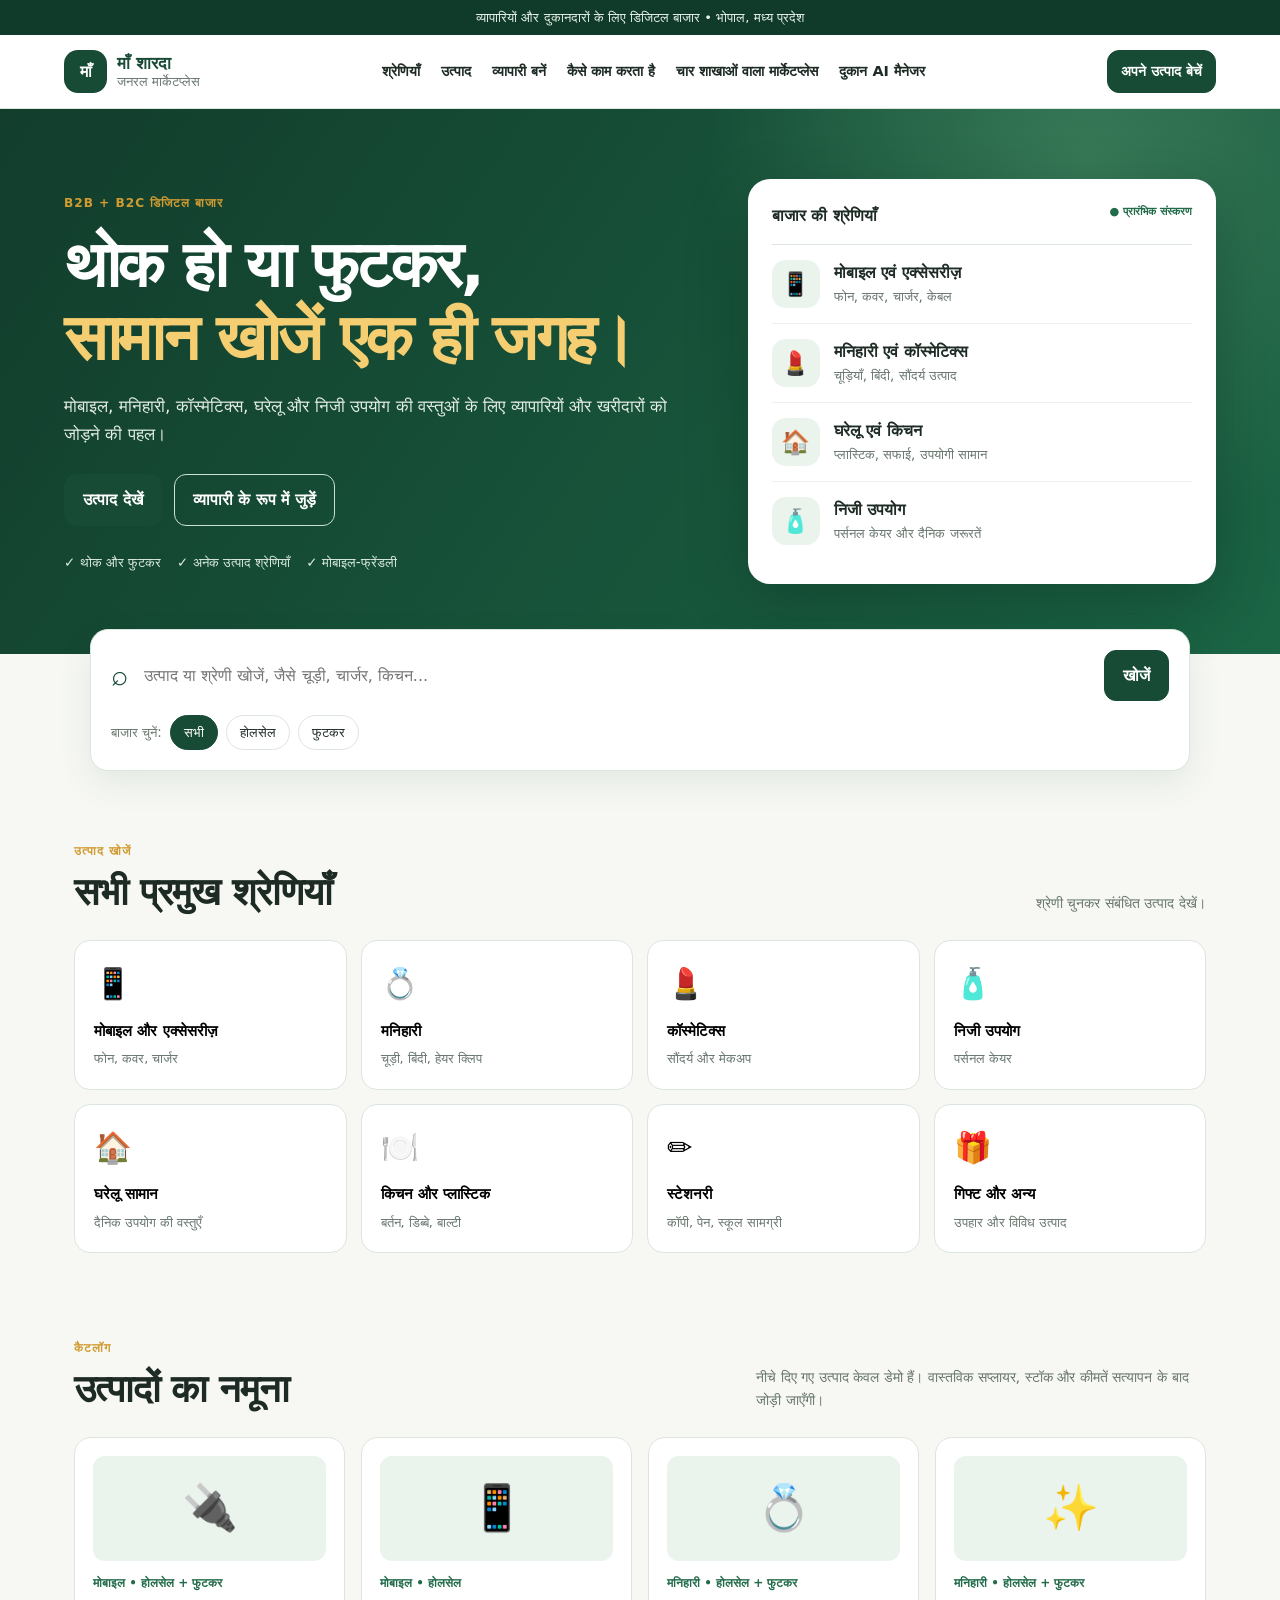
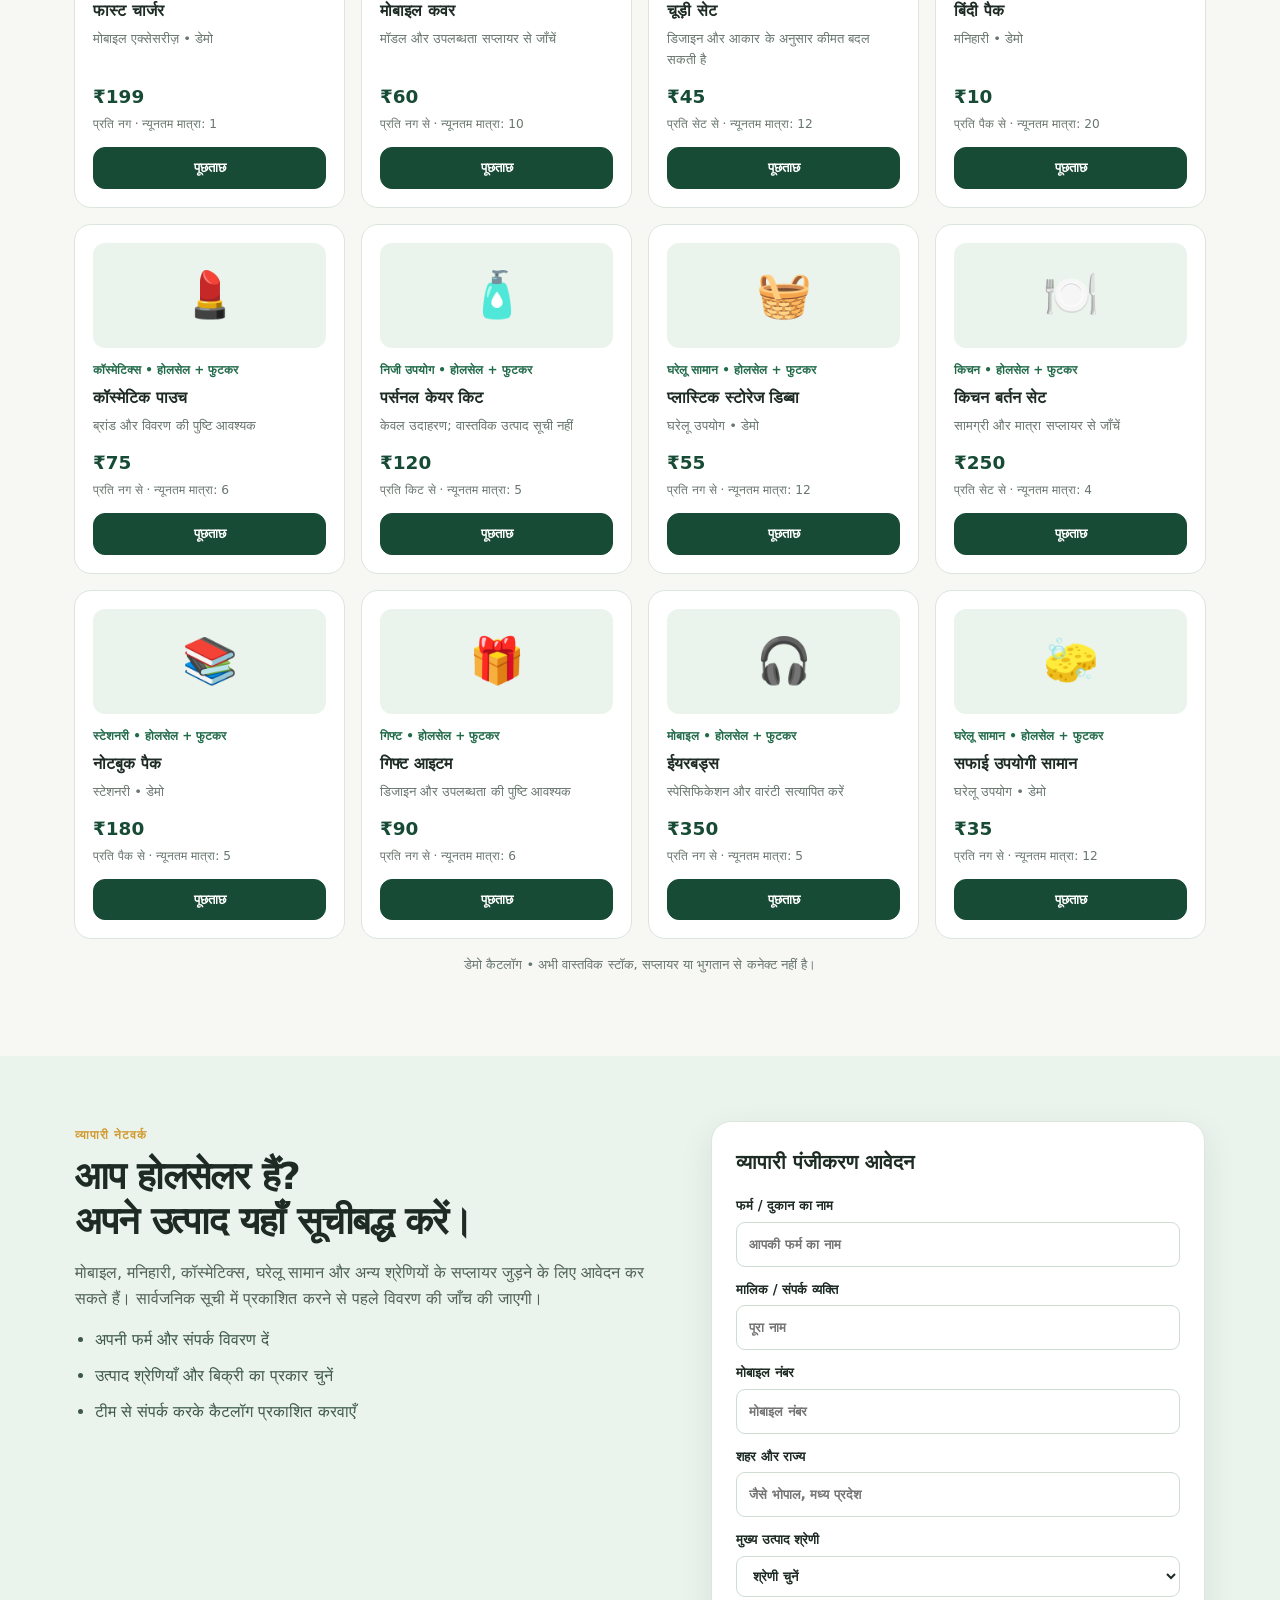
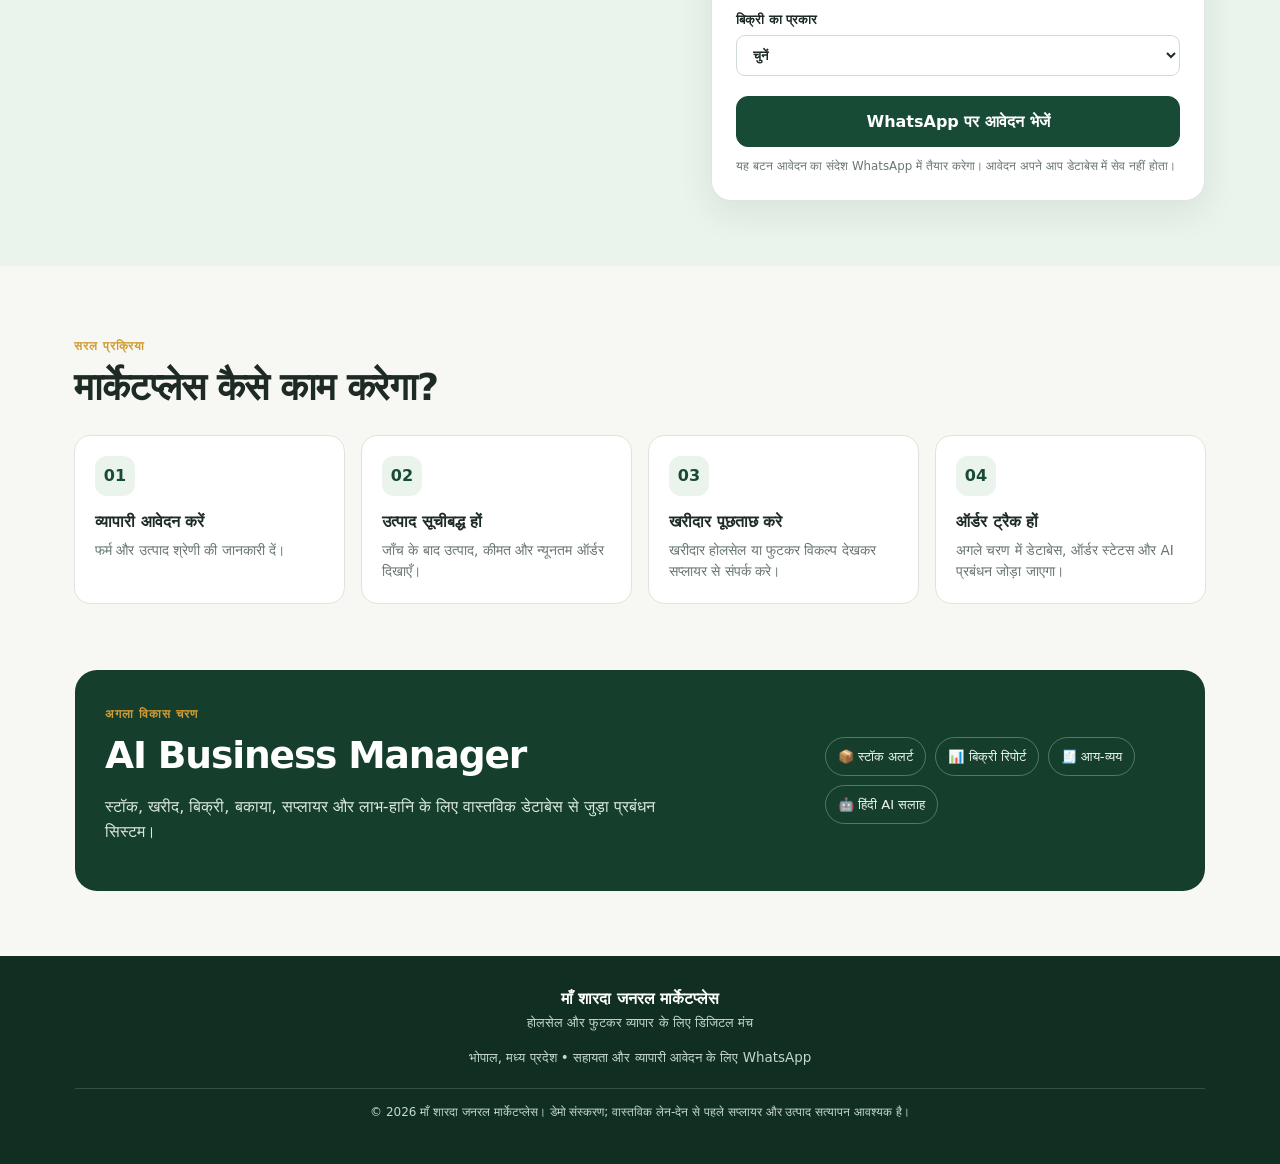
==== index.html @ 497957a4 "Add installable PWA support to marketplace homepage" ====
<!doctype html>
<html lang="hi">
<head>
  <meta charset="utf-8">
  <meta name="viewport" content="width=device-width, initial-scale=1">
  <title>माँ शारदा जनरल मार्केटप्लेस | होलसेल और फुटकर बाजार</title>
  <meta name="description" content="माँ शारदा जनरल मार्केटप्लेस — मोबाइल, मनिहारी, कॉस्मेटिक्स, घरेलू और निजी उपयोग के उत्पादों का होलसेल एवं फुटकर बाजार।">
  <meta name="theme-color" content="#174b35">
  <meta name="mobile-web-app-capable" content="yes">
  <meta name="apple-mobile-web-app-capable" content="yes">
  <meta name="apple-mobile-web-app-status-bar-style" content="default">
  <link rel="manifest" href="manifest.webmanifest">
  <link rel="icon" href="icons/icon.svg" type="image/svg+xml">
  <link rel="apple-touch-icon" href="icons/icon.svg">
  <link rel="stylesheet" href="css/style.css">
</head>
<body>
  <div class="topline">व्यापारियों और दुकानदारों के लिए डिजिटल बाजार • भोपाल, मध्य प्रदेश</div>
  <header class="site-header">
    <a class="brand" href="#home" aria-label="माँ शारदा जनरल मार्केटप्लेस होम">
      <span class="brand-mark">माँ</span>
      <span><strong>माँ शारदा</strong><small>जनरल मार्केटप्लेस</small></span>
    </a>
    <nav aria-label="मुख्य नेविगेशन">
      <a href="#categories">श्रेणियाँ</a>
      <a href="#products">उत्पाद</a>
      <a href="#sell">व्यापारी बनें</a>
      <a href="#how">कैसे काम करता है</a>
      <a href="marketplace/">चार शाखाओं वाला मार्केटप्लेस</a>
      <a href="ai-manager/">दुकान AI मैनेजर</a>
    </nav>
    <a class="button button-small" href="#sell">अपने उत्पाद बेचें</a>
  </header>

  <main id="home">
    <section class="hero">
      <div class="hero-copy">
        <span class="eyebrow">B2B + B2C डिजिटल बाजार</span>
        <h1>थोक हो या फुटकर,<br><em>सामान खोजें एक ही जगह।</em></h1>
        <p>मोबाइल, मनिहारी, कॉस्मेटिक्स, घरेलू और निजी उपयोग की वस्तुओं के लिए व्यापारियों और खरीदारों को जोड़ने की पहल।</p>
        <div class="hero-actions">
          <a class="button" href="#products">उत्पाद देखें</a>
          <a class="button button-outline" href="#sell">व्यापारी के रूप में जुड़ें</a>
        </div>
        <div class="trust-points"><span>✓ थोक और फुटकर</span><span>✓ अनेक उत्पाद श्रेणियाँ</span><span>✓ मोबाइल-फ्रेंडली</span></div>
      </div>
      <div class="hero-panel">
        <div class="hero-panel-head"><span>बाजार की श्रेणियाँ</span><span class="live-dot">● प्रारंभिक संस्करण</span></div>
        <div class="mini-category"><span>📱</span><div><b>मोबाइल एवं एक्सेसरीज़</b><small>फोन, कवर, चार्जर, केबल</small></div></div>
        <div class="mini-category"><span>💄</span><div><b>मनिहारी एवं कॉस्मेटिक्स</b><small>चूड़ियाँ, बिंदी, सौंदर्य उत्पाद</small></div></div>
        <div class="mini-category"><span>🏠</span><div><b>घरेलू एवं किचन</b><small>प्लास्टिक, सफाई, उपयोगी सामान</small></div></div>
        <div class="mini-category"><span>🧴</span><div><b>निजी उपयोग</b><small>पर्सनल केयर और दैनिक जरूरतें</small></div></div>
      </div>
    </section>

    <section class="search-wrap" aria-label="उत्पाद खोज">
      <div class="search-box">
        <span aria-hidden="true">⌕</span>
        <input id="searchInput" type="search" placeholder="उत्पाद या श्रेणी खोजें, जैसे चूड़ी, चार्जर, किचन..." aria-label="उत्पाद खोजें">
        <button id="searchButton" class="button" type="button">खोजें</button>
      </div>
      <div class="filter-row">
        <span>बाजार चुनें:</span>
        <button class="filter-chip active" data-filter="all" type="button">सभी</button>
        <button class="filter-chip" data-filter="wholesale" type="button">होलसेल</button>
        <button class="filter-chip" data-filter="retail" type="button">फुटकर</button>
      </div>
    </section>

    <section id="categories" class="section">
      <div class="section-heading"><div><span class="eyebrow">उत्पाद खोजें</span><h2>सभी प्रमुख श्रेणियाँ</h2></div><p>श्रेणी चुनकर संबंधित उत्पाद देखें।</p></div>
      <div class="category-grid">
        <button class="category-card" data-category="मोबाइल" type="button"><span>📱</span><b>मोबाइल और एक्सेसरीज़</b><small>फोन, कवर, चार्जर</small></button>
        <button class="category-card" data-category="मनिहारी" type="button"><span>💍</span><b>मनिहारी</b><small>चूड़ी, बिंदी, हेयर क्लिप</small></button>
        <button class="category-card" data-category="कॉस्मेटिक्स" type="button"><span>💄</span><b>कॉस्मेटिक्स</b><small>सौंदर्य और मेकअप</small></button>
        <button class="category-card" data-category="निजी उपयोग" type="button"><span>🧴</span><b>निजी उपयोग</b><small>पर्सनल केयर</small></button>
        <button class="category-card" data-category="घरेलू सामान" type="button"><span>🏠</span><b>घरेलू सामान</b><small>दैनिक उपयोग की वस्तुएँ</small></button>
        <button class="category-card" data-category="किचन" type="button"><span>🍽️</span><b>किचन और प्लास्टिक</b><small>बर्तन, डिब्बे, बाल्टी</small></button>
        <button class="category-card" data-category="स्टेशनरी" type="button"><span>✏️</span><b>स्टेशनरी</b><small>कॉपी, पेन, स्कूल सामग्री</small></button>
        <button class="category-card" data-category="गिफ्ट" type="button"><span>🎁</span><b>गिफ्ट और अन्य</b><small>उपहार और विविध उत्पाद</small></button>
      </div>
    </section>

    <section id="products" class="section products-section">
      <div class="section-heading"><div><span class="eyebrow">कैटलॉग</span><h2>उत्पादों का नमूना</h2></div><p>नीचे दिए गए उत्पाद केवल डेमो हैं। वास्तविक सप्लायर, स्टॉक और कीमतें सत्यापन के बाद जोड़ी जाएँगी।</p></div>
      <div id="productGrid" class="product-grid" aria-live="polite"></div>
      <p id="emptyState" class="empty-state" hidden>इस खोज में उत्पाद नहीं मिला। दूसरा नाम या श्रेणी आज़माएँ।</p>
      <div class="demo-note">डेमो कैटलॉग • अभी वास्तविक स्टॉक, सप्लायर या भुगतान से कनेक्ट नहीं है।</div>
    </section>

    <section id="sell" class="seller-section">
      <div class="seller-copy">
        <span class="eyebrow">व्यापारी नेटवर्क</span>
        <h2>आप होलसेलर हैं?<br>अपने उत्पाद यहाँ सूचीबद्ध करें।</h2>
        <p>मोबाइल, मनिहारी, कॉस्मेटिक्स, घरेलू सामान और अन्य श्रेणियों के सप्लायर जुड़ने के लिए आवेदन कर सकते हैं। सार्वजनिक सूची में प्रकाशित करने से पहले विवरण की जाँच की जाएगी।</p>
        <ul><li>अपनी फर्म और संपर्क विवरण दें</li><li>उत्पाद श्रेणियाँ और बिक्री का प्रकार चुनें</li><li>टीम से संपर्क करके कैटलॉग प्रकाशित करवाएँ</li></ul>
      </div>
      <form id="sellerForm" class="seller-form">
        <h3>व्यापारी पंजीकरण आवेदन</h3>
        <label>फर्म / दुकान का नाम<input name="business" required maxlength="100" placeholder="आपकी फर्म का नाम"></label>
        <label>मालिक / संपर्क व्यक्ति<input name="owner" required maxlength="100" placeholder="पूरा नाम"></label>
        <label>मोबाइल नंबर<input name="phone" required inputmode="tel" pattern="[0-9+()\- ]{10,18}" placeholder="मोबाइल नंबर"></label>
        <label>शहर और राज्य<input name="location" required maxlength="120" placeholder="जैसे भोपाल, मध्य प्रदेश"></label>
        <label>मुख्य उत्पाद श्रेणी<select name="category" required><option value="">श्रेणी चुनें</option><option>मोबाइल और एक्सेसरीज़</option><option>मनिहारी</option><option>कॉस्मेटिक्स</option><option>निजी उपयोग</option><option>घरेलू सामान</option><option>किचन और प्लास्टिक</option><option>स्टेशनरी</option><option>गिफ्ट और अन्य</option></select></label>
        <label>बिक्री का प्रकार<select name="salesType" required><option value="">चुनें</option><option>होलसेल</option><option>फुटकर</option><option>होलसेल और फुटकर दोनों</option></select></label>
        <button class="button button-full" type="submit">WhatsApp पर आवेदन भेजें</button>
        <small>यह बटन आवेदन का संदेश WhatsApp में तैयार करेगा। आवेदन अपने आप डेटाबेस में सेव नहीं होता।</small>
      </form>
    </section>

    <section id="how" class="section">
      <div class="section-heading"><div><span class="eyebrow">सरल प्रक्रिया</span><h2>मार्केटप्लेस कैसे काम करेगा?</h2></div></div>
      <div class="steps-grid">
        <article><span>01</span><h3>व्यापारी आवेदन करें</h3><p>फर्म और उत्पाद श्रेणी की जानकारी दें।</p></article>
        <article><span>02</span><h3>उत्पाद सूचीबद्ध हों</h3><p>जाँच के बाद उत्पाद, कीमत और न्यूनतम ऑर्डर दिखाएँ।</p></article>
        <article><span>03</span><h3>खरीदार पूछताछ करे</h3><p>खरीदार होलसेल या फुटकर विकल्प देखकर सप्लायर से संपर्क करे।</p></article>
        <article><span>04</span><h3>ऑर्डर ट्रैक हों</h3><p>अगले चरण में डेटाबेस, ऑर्डर स्टेटस और AI प्रबंधन जोड़ा जाएगा।</p></article>
      </div>
    </section>

    <section class="ai-banner">
      <div><span class="eyebrow">अगला विकास चरण</span><h2>AI Business Manager</h2><p>स्टॉक, खरीद, बिक्री, बकाया, सप्लायर और लाभ-हानि के लिए वास्तविक डेटाबेस से जुड़ा प्रबंधन सिस्टम।</p></div>
      <div class="ai-pills"><span>📦 स्टॉक अलर्ट</span><span>📊 बिक्री रिपोर्ट</span><span>🧾 आय-व्यय</span><span>🤖 हिंदी AI सलाह</span></div>
    </section>
  </main>

  <footer>
    <div class="footer-brand"><strong>माँ शारदा जनरल मार्केटप्लेस</strong><span>होलसेल और फुटकर व्यापार के लिए डिजिटल मंच</span></div>
    <p>भोपाल, मध्य प्रदेश • सहायता और व्यापारी आवेदन के लिए WhatsApp</p>
    <p class="footer-note">© <span id="year"></span> माँ शारदा जनरल मार्केटप्लेस। डेमो संस्करण; वास्तविक लेन-देन से पहले सप्लायर और उत्पाद सत्यापन आवश्यक है।</p>
  </footer>
  <script src="js/app.js"></script>
  <div id="pwaInstallWrap" class="pwa-install-wrap" hidden><button id="pwaInstallButton" class="button" type="button">📲 ऐप इंस्टॉल करें</button></div>
  <script>
    (() => {
      const wrap = document.getElementById("pwaInstallWrap");
      const button = document.getElementById("pwaInstallButton");
      let installPrompt;
      window.addEventListener("beforeinstallprompt", (event) => {
        event.preventDefault(); installPrompt = event; wrap.hidden = false;
      });
      button.addEventListener("click", async () => {
        if (!installPrompt) return;
        installPrompt.prompt(); await installPrompt.userChoice; installPrompt = null; wrap.hidden = true;
      });
      window.addEventListener("appinstalled", () => { wrap.hidden = true; });
      if ("serviceWorker" in navigator && location.protocol.startsWith("http")) {
        window.addEventListener("load", () => navigator.serviceWorker.register("service-worker.js").catch(() => {}));
      }
    })();
  </script>
</body>
</html>
---- css/style.css ----
:root{--green:#174b35;--green2:#226b4a;--mint:#eaf4ed;--gold:#f2b84b;--ink:#1d2b24;--muted:#68766e;--paper:#f7f8f4;--white:#fff;--line:#dce5de;--shadow:0 12px 34px rgba(23,75,53,.09)}
*{box-sizing:border-box}html{scroll-behavior:smooth;scroll-padding-top:90px}body{margin:0;background:var(--paper);color:var(--ink);font-family:system-ui,-apple-system,"Noto Sans Devanagari",Arial,sans-serif;line-height:1.6}a{color:inherit;text-decoration:none}button,input,select{font:inherit}.topline{background:#103a29;color:#e8f3eb;text-align:center;padding:7px 14px;font-size:.82rem}.site-header{display:flex;align-items:center;justify-content:space-between;gap:20px;padding:15px max(5%,calc((100% - 1180px)/2));background:#fff;border-bottom:1px solid var(--line);position:sticky;top:0;z-index:10}.brand{display:flex;align-items:center;gap:10px;color:var(--green)}.brand-mark{display:grid;place-items:center;width:43px;height:43px;border-radius:14px;background:var(--green);color:white;font-weight:800}.brand strong,.brand small{display:block;line-height:1.25}.brand strong{font-size:1.05rem}.brand small{font-size:.8rem;color:var(--muted)}nav{display:flex;align-items:center;gap:21px;font-size:.9rem;font-weight:650}nav a:hover{color:var(--green2)}.button{display:inline-flex;align-items:center;justify-content:center;gap:8px;border:1px solid var(--green);border-radius:12px;background:var(--green);color:#fff;padding:12px 18px;font-weight:750;cursor:pointer;transition:.2s}.button:hover{background:var(--green2);transform:translateY(-1px)}.button-small{padding:9px 13px;font-size:.87rem;white-space:nowrap}.button-outline{background:transparent;color:#fff;border-color:#c9e2d1}.button-outline:hover{background:#fff;color:var(--green)}.hero{background:radial-gradient(circle at 85% 10%,#377957 0,transparent 32%),linear-gradient(125deg,#123d2c,#1b6545);color:#fff;padding:70px max(5%,calc((100% - 1180px)/2));display:grid;grid-template-columns:1.15fr .85fr;gap:50px;align-items:center}.eyebrow{display:inline-block;color:#d19b31;text-transform:uppercase;letter-spacing:.08em;font-weight:800;font-size:.76rem}.hero h1{font-size:clamp(2.2rem,5vw,4rem);line-height:1.15;letter-spacing:-.04em;margin:14px 0}.hero h1 em{font-style:normal;color:#f6ce72}.hero-copy>p{font-size:1.08rem;color:#e1ece4;max-width:640px}.hero-actions{display:flex;flex-wrap:wrap;gap:12px;margin:26px 0}.trust-points{display:flex;flex-wrap:wrap;gap:16px;color:#dcebe0;font-size:.84rem}.hero-panel{background:#fff;color:var(--ink);border-radius:22px;padding:24px;box-shadow:0 20px 60px #09281b55}.hero-panel-head{display:flex;justify-content:space-between;gap:12px;font-weight:800;padding-bottom:15px;border-bottom:1px solid var(--line)}.live-dot{font-size:.7rem;color:var(--green2);font-weight:650}.mini-category{display:flex;align-items:center;gap:14px;padding:15px 0;border-bottom:1px solid #edf1ed}.mini-category:last-child{border:0}.mini-category>span{display:grid;place-items:center;width:48px;height:48px;background:var(--mint);border-radius:14px;font-size:1.45rem}.mini-category b,.mini-category small{display:block}.mini-category small{color:var(--muted);font-size:.83rem}.search-wrap{max-width:1100px;margin:-25px auto 0;position:relative;background:#fff;padding:20px;border-radius:18px;box-shadow:var(--shadow);border:1px solid var(--line)}.search-box{display:flex;align-items:center;gap:12px}.search-box>span{font-size:1.8rem;color:var(--green)}.search-box input{flex:1;min-width:0;border:0;outline:0;padding:10px 4px}.filter-row{display:flex;flex-wrap:wrap;align-items:center;gap:8px;margin-top:14px;font-size:.83rem;color:var(--muted)}.filter-chip{border:1px solid var(--line);background:#fff;color:var(--ink);padding:6px 13px;border-radius:99px;cursor:pointer}.filter-chip.active,.filter-chip:hover{background:var(--green);border-color:var(--green);color:#fff}.section{max-width:1180px;margin:auto;padding:66px 24px}.section-heading{display:flex;align-items:end;justify-content:space-between;gap:20px;margin-bottom:25px}.section-heading h2,.seller-copy h2,.ai-banner h2{font-size:clamp(1.7rem,3vw,2.35rem);line-height:1.2;margin:7px 0 0;letter-spacing:-.03em}.section-heading>p{max-width:450px;color:var(--muted);font-size:.9rem;margin:0}.category-grid{display:grid;grid-template-columns:repeat(4,minmax(0,1fr));gap:14px}.category-card{display:flex;flex-direction:column;align-items:flex-start;text-align:left;gap:6px;padding:19px;border:1px solid var(--line);border-radius:16px;background:#fff;cursor:pointer;transition:.2s}.category-card:hover{border-color:#7aa58b;box-shadow:var(--shadow);transform:translateY(-3px)}.category-card>span{font-size:1.9rem;margin-bottom:4px}.category-card b{font-size:.95rem}.category-card small{color:var(--muted);font-size:.8rem}.products-section{padding-top:15px}.product-grid{display:grid;grid-template-columns:repeat(4,minmax(0,1fr));gap:16px}.product-card{display:flex;flex-direction:column;background:#fff;border:1px solid var(--line);border-radius:17px;padding:18px;min-width:0}.product-icon{display:grid;place-items:center;background:var(--mint);height:105px;border-radius:12px;font-size:2.8rem}.product-type{margin-top:13px;color:var(--green2);font-size:.75rem;font-weight:800}.product-card h3{font-size:1rem;margin:5px 0}.product-card p{font-size:.82rem;color:var(--muted);margin:0 0 12px}.product-price{font-size:1.15rem;font-weight:850;color:var(--green);margin-top:auto}.product-meta{font-size:.76rem;color:var(--muted);margin:3px 0 13px}.product-actions{display:flex;gap:8px}.product-actions .button{width:100%;padding:9px 10px;font-size:.83rem}.demo-note,.empty-state{text-align:center;color:var(--muted);font-size:.82rem;padding:15px}.seller-section{background:#eaf3ec;padding:65px max(5%,calc((100% - 1130px)/2));display:grid;grid-template-columns:1fr .85fr;gap:55px;align-items:start}.seller-copy>p{color:#506257}.seller-copy ul{padding-left:20px;color:#3d5748}.seller-copy li{margin:10px 0}.seller-form{background:#fff;border:1px solid var(--line);border-radius:20px;padding:24px;box-shadow:var(--shadow)}.seller-form h3{margin:0 0 17px;font-size:1.25rem}.seller-form label{display:block;font-weight:700;font-size:.83rem;margin:12px 0}.seller-form input,.seller-form select{display:block;width:100%;margin-top:5px;padding:11px 12px;border:1px solid #cfdcd2;border-radius:9px;background:#fff;color:var(--ink)}.seller-form input:focus,.seller-form select:focus{outline:2px solid #8ab69b;border-color:transparent}.button-full{width:100%;margin-top:8px}.seller-form>small{display:block;color:var(--muted);font-size:.74rem;margin-top:10px}.steps-grid{display:grid;grid-template-columns:repeat(4,minmax(0,1fr));gap:16px}.steps-grid article{background:#fff;border:1px solid var(--line);border-radius:16px;padding:20px}.steps-grid article>span{display:grid;place-items:center;width:40px;height:40px;background:var(--mint);color:var(--green);border-radius:12px;font-weight:850}.steps-grid h3{font-size:1rem;margin:13px 0 5px}.steps-grid p{color:var(--muted);font-size:.85rem;margin:0}.ai-banner{max-width:1130px;margin:0 auto 65px;border-radius:22px;background:#163e2d;color:white;padding:30px;display:flex;align-items:center;justify-content:space-between;gap:30px}.ai-banner p{max-width:600px;color:#dbe9df}.ai-pills{display:flex;flex-wrap:wrap;gap:9px;max-width:350px}.ai-pills span{border:1px solid #527b62;border-radius:99px;padding:8px 12px;font-size:.82rem;color:#edf5ef}footer{background:#102e22;color:#fff;padding:30px max(5%,calc((100% - 1130px)/2));text-align:center}.footer-brand strong,.footer-brand span{display:block}.footer-brand span,footer p{color:#c5d8ca;font-size:.84rem}.footer-note{border-top:1px solid #31513e;padding-top:14px;margin-top:20px;font-size:.75rem!important}@media(max-width:900px){.site-header{flex-wrap:wrap;padding:12px 20px}nav{order:3;width:100%;justify-content:center;gap:14px;flex-wrap:wrap}.hero{padding:52px 24px;grid-template-columns:1fr;gap:28px}.hero-panel{max-width:600px}.search-wrap{margin:18px 16px 0}.category-grid,.product-grid{grid-template-columns:repeat(2,minmax(0,1fr))}.seller-section{grid-template-columns:1fr;gap:25px}.steps-grid{grid-template-columns:repeat(2,minmax(0,1fr))}.ai-banner{margin:0 16px 45px;flex-direction:column;align-items:flex-start}}@media(max-width:520px){.topline{font-size:.73rem}.site-header{gap:10px}.brand-mark{width:38px;height:38px}.brand strong{font-size:.94rem}.brand small{font-size:.73rem}.site-header>.button{font-size:.75rem;padding:8px 10px}nav{justify-content:flex-start;gap:12px;font-size:.8rem}.hero{padding:42px 20px}.hero h1{font-size:2.25rem}.hero-copy>p{font-size:.95rem}.hero-actions .button{flex:1;padding:11px 12px;font-size:.85rem}.trust-points{gap:8px;font-size:.75rem}.hero-panel{padding:17px}.hero-panel-head{font-size:.85rem}.live-dot{font-size:.62rem}.search-wrap{padding:14px}.search-box{gap:7px}.search-box .button{padding:10px 12px}.filter-row{gap:6px}.section{padding:48px 16px}.section-heading{display:block}.section-heading>p{margin-top:10px}.category-grid,.product-grid{gap:10px}.category-card{padding:13px}.category-card b{font-size:.84rem}.category-card small{font-size:.73rem}.product-card{padding:11px}.product-icon{height:80px;font-size:2.3rem}.product-card h3{font-size:.9rem}.product-card p{font-size:.76rem}.product-price{font-size:1rem}.product-actions .button{font-size:.75rem;padding:8px 6px}.seller-section{padding:45px 16px}.seller-form{padding:18px}.steps-grid{gap:10px}.steps-grid article{padding:14px}.steps-grid h3{font-size:.9rem}.steps-grid p{font-size:.78rem}.ai-banner{padding:22px}.ai-banner h2{font-size:1.7rem}footer{padding:28px 18px}}
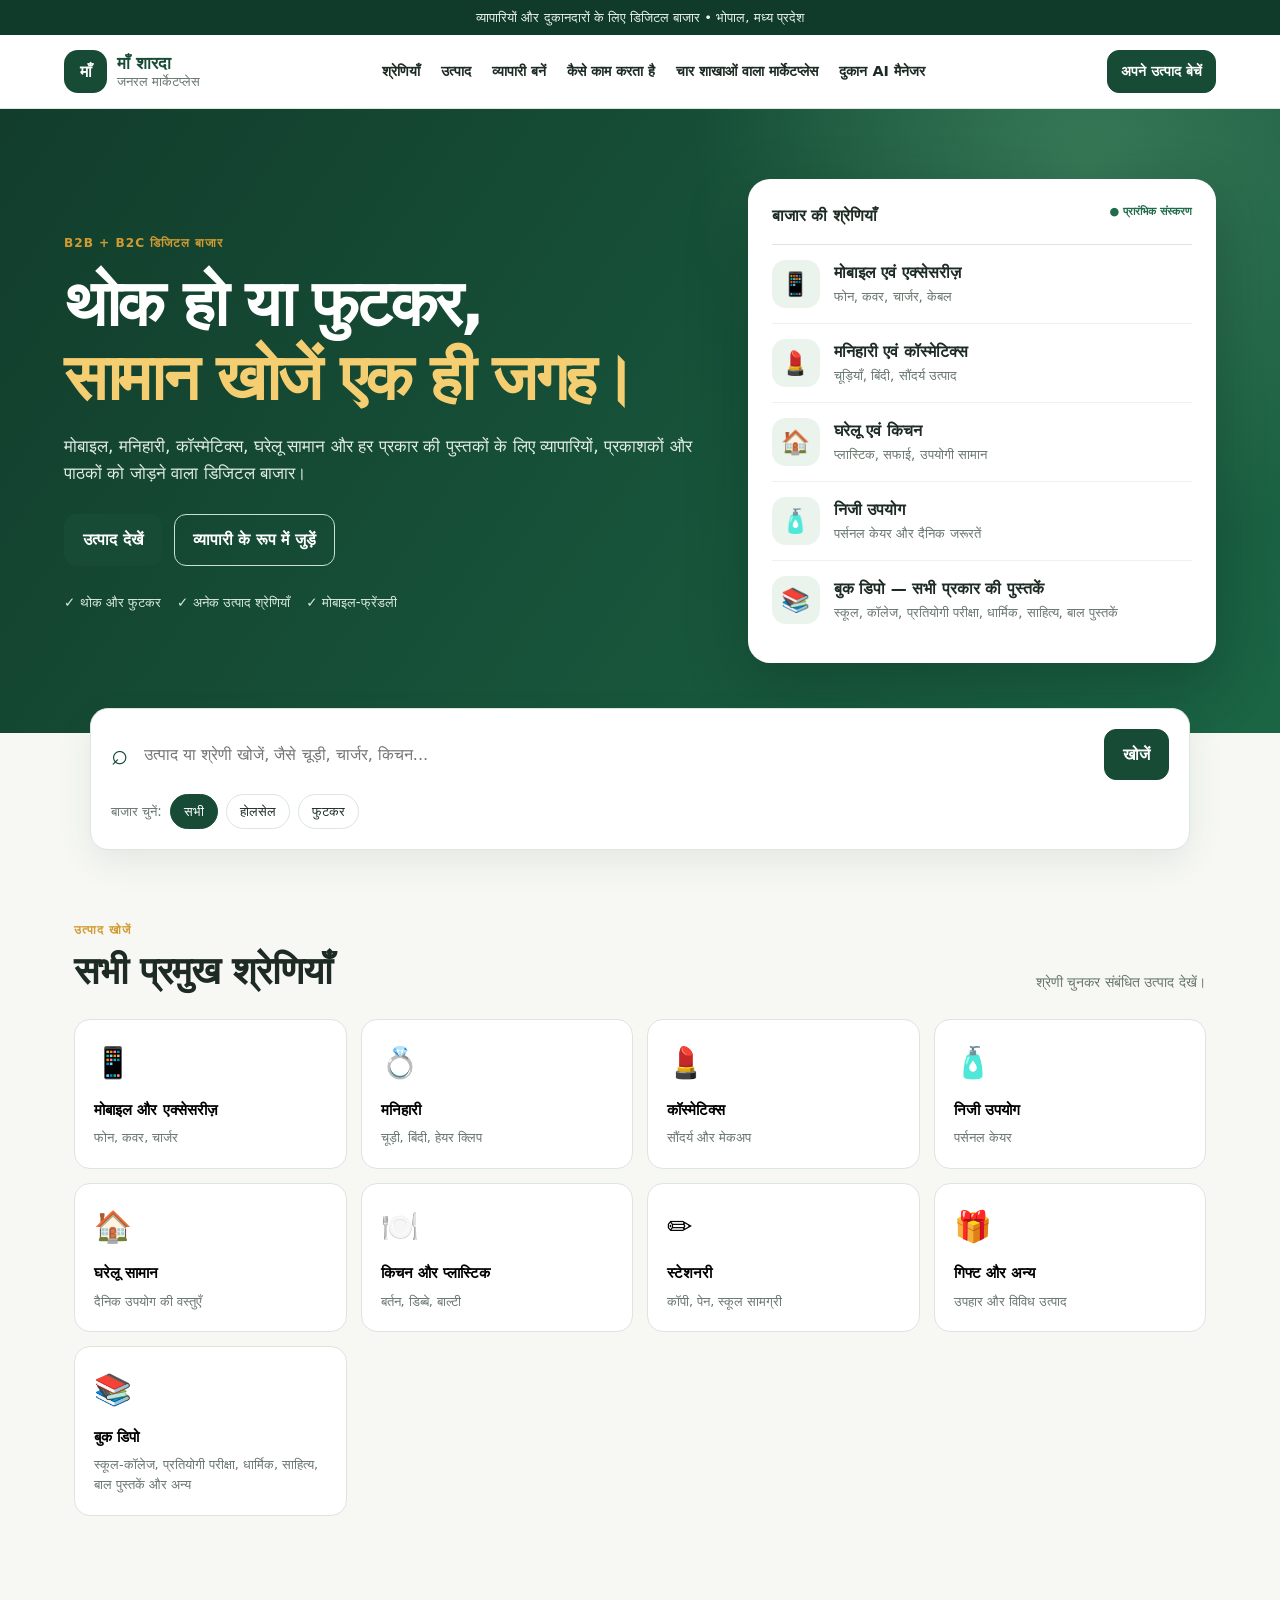
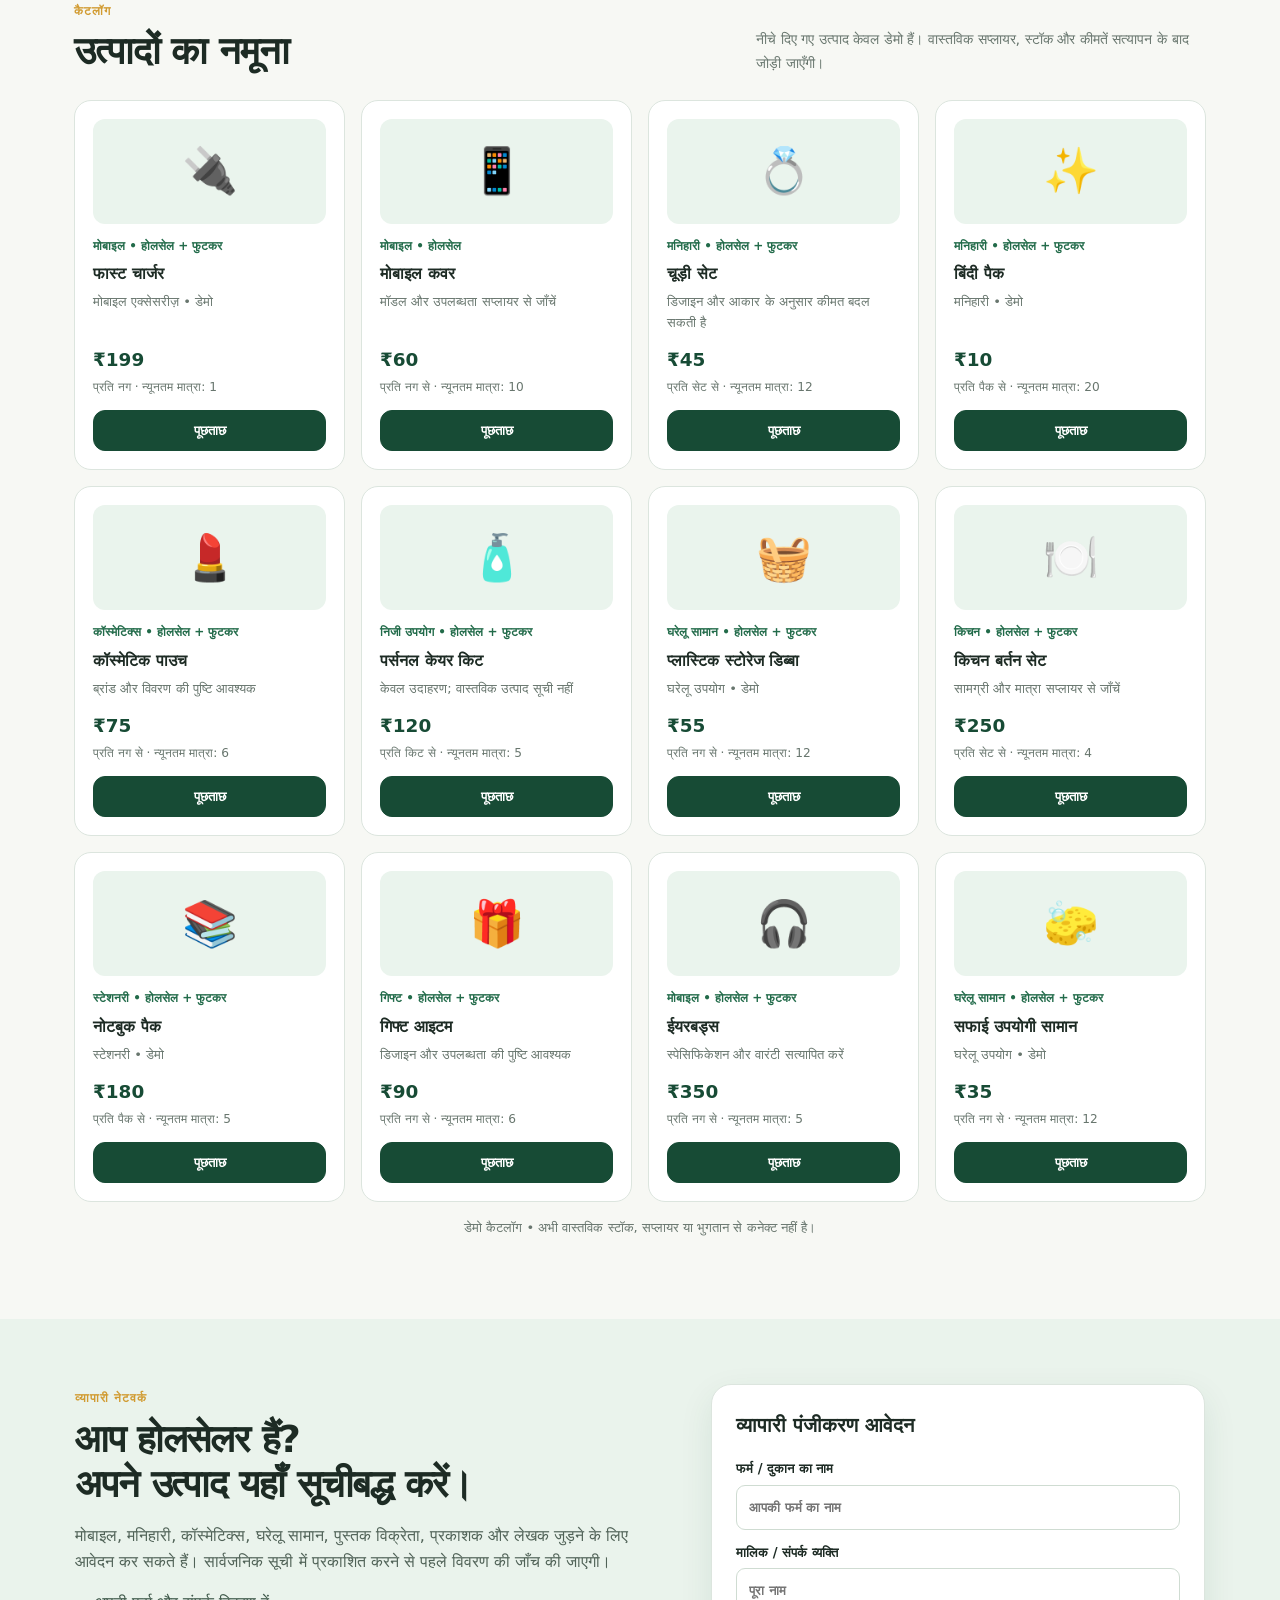
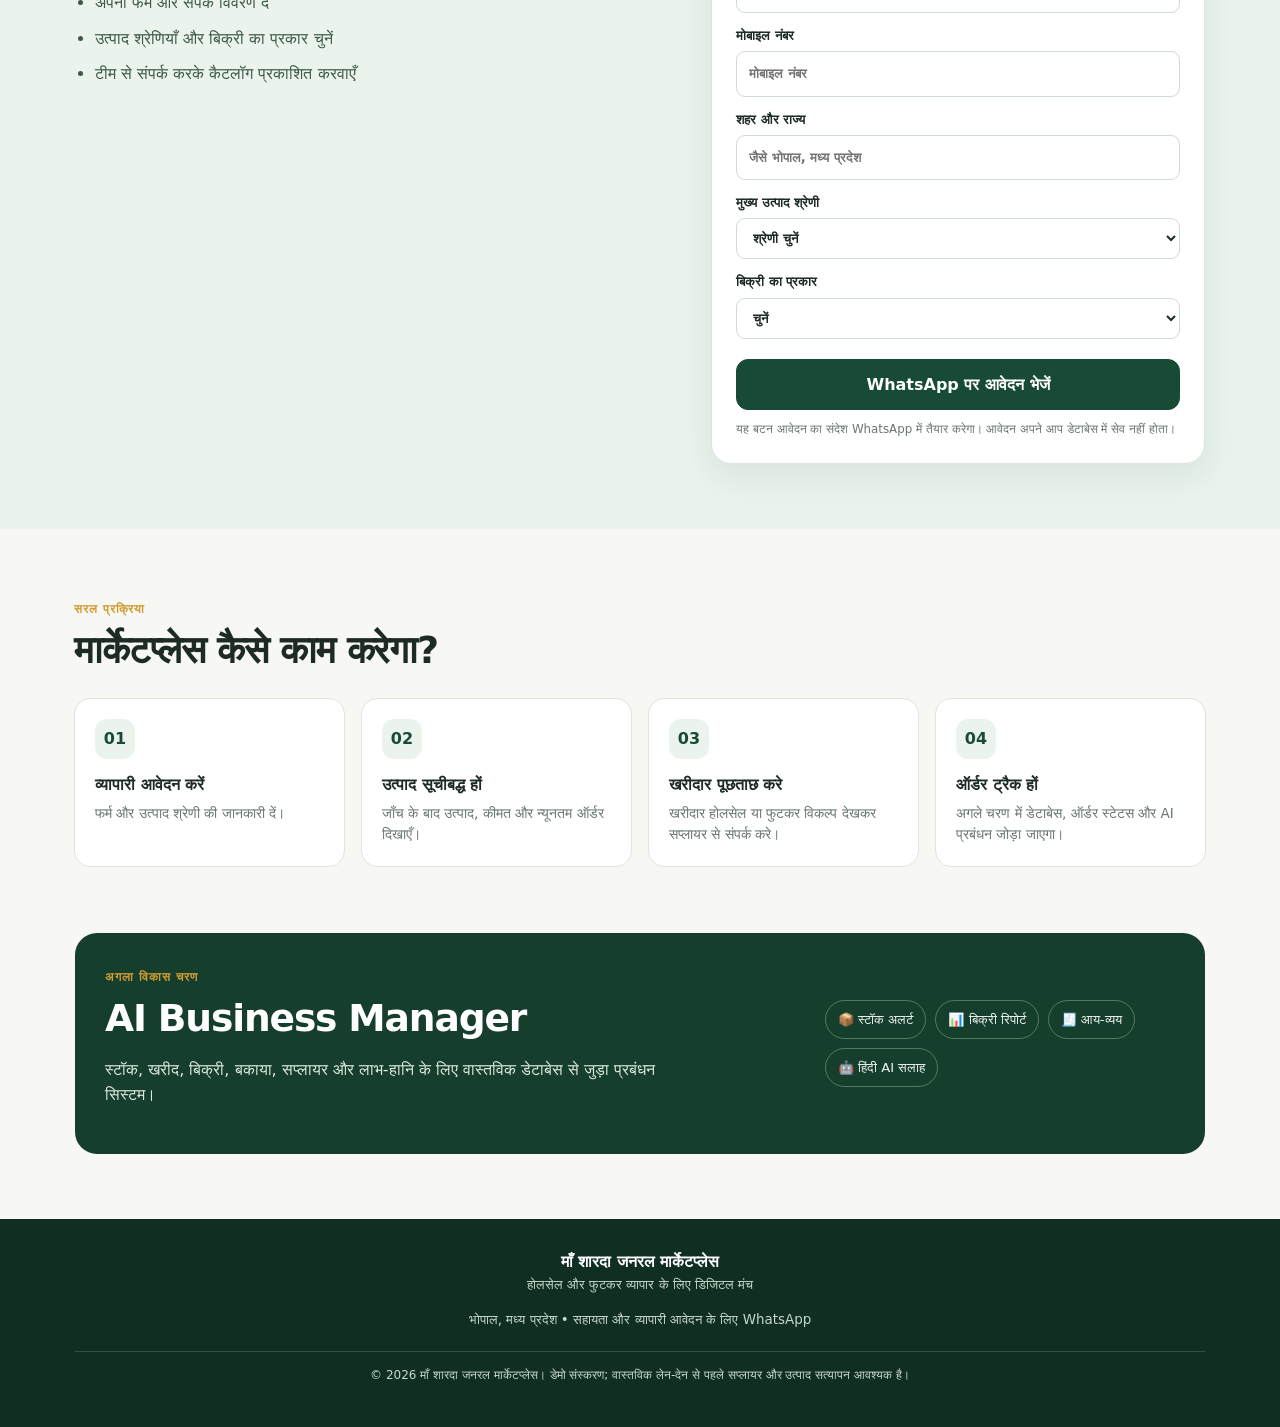
==== commit 5ad300e5: "Add Book Depot category and seller registration option" ====
--- a/index.html
+++ b/index.html
@@ -4,7 +4,7 @@
   <meta charset="utf-8">
   <meta name="viewport" content="width=device-width, initial-scale=1">
   <title>माँ शारदा जनरल मार्केटप्लेस | होलसेल और फुटकर बाजार</title>
-  <meta name="description" content="माँ शारदा जनरल मार्केटप्लेस — मोबाइल, मनिहारी, कॉस्मेटिक्स, घरेलू और निजी उपयोग के उत्पादों का होलसेल एवं फुटकर बाजार।">
+  <meta name="description" content="माँ शारदा जनरल मार्केटप्लेस — मोबाइल, घरेलू सामान, स्टेशनरी और सभी प्रकार की पुस्तकों का होलसेल एवं फुटकर बाजार।">
   <meta name="theme-color" content="#174b35">
   <meta name="mobile-web-app-capable" content="yes">
   <meta name="apple-mobile-web-app-capable" content="yes">
@@ -37,7 +37,7 @@
       <div class="hero-copy">
         <span class="eyebrow">B2B + B2C डिजिटल बाजार</span>
         <h1>थोक हो या फुटकर,<br><em>सामान खोजें एक ही जगह।</em></h1>
-        <p>मोबाइल, मनिहारी, कॉस्मेटिक्स, घरेलू और निजी उपयोग की वस्तुओं के लिए व्यापारियों और खरीदारों को जोड़ने की पहल।</p>
+        <p>मोबाइल, मनिहारी, कॉस्मेटिक्स, घरेलू सामान और हर प्रकार की पुस्तकों के लिए व्यापारियों, प्रकाशकों और पाठकों को जोड़ने वाला डिजिटल बाजार।</p>
         <div class="hero-actions">
           <a class="button" href="#products">उत्पाद देखें</a>
           <a class="button button-outline" href="#sell">व्यापारी के रूप में जुड़ें</a>
@@ -50,6 +50,7 @@
         <div class="mini-category"><span>💄</span><div><b>मनिहारी एवं कॉस्मेटिक्स</b><small>चूड़ियाँ, बिंदी, सौंदर्य उत्पाद</small></div></div>
         <div class="mini-category"><span>🏠</span><div><b>घरेलू एवं किचन</b><small>प्लास्टिक, सफाई, उपयोगी सामान</small></div></div>
         <div class="mini-category"><span>🧴</span><div><b>निजी उपयोग</b><small>पर्सनल केयर और दैनिक जरूरतें</small></div></div>
+        <div class="mini-category"><span>📚</span><div><b>बुक डिपो — सभी प्रकार की पुस्तकें</b><small>स्कूल, कॉलेज, प्रतियोगी परीक्षा, धार्मिक, साहित्य, बाल पुस्तकें</small></div></div>
       </div>
     </section>
 
@@ -78,6 +79,7 @@
         <button class="category-card" data-category="किचन" type="button"><span>🍽️</span><b>किचन और प्लास्टिक</b><small>बर्तन, डिब्बे, बाल्टी</small></button>
         <button class="category-card" data-category="स्टेशनरी" type="button"><span>✏️</span><b>स्टेशनरी</b><small>कॉपी, पेन, स्कूल सामग्री</small></button>
         <button class="category-card" data-category="गिफ्ट" type="button"><span>🎁</span><b>गिफ्ट और अन्य</b><small>उपहार और विविध उत्पाद</small></button>
+        <button class="category-card book-category" data-category="बुक डिपो" type="button"><span>📚</span><b>बुक डिपो</b><small>स्कूल-कॉलेज, प्रतियोगी परीक्षा, धार्मिक, साहित्य, बाल पुस्तकें और अन्य</small></button>
       </div>
     </section>
 
@@ -92,7 +94,7 @@
       <div class="seller-copy">
         <span class="eyebrow">व्यापारी नेटवर्क</span>
         <h2>आप होलसेलर हैं?<br>अपने उत्पाद यहाँ सूचीबद्ध करें।</h2>
-        <p>मोबाइल, मनिहारी, कॉस्मेटिक्स, घरेलू सामान और अन्य श्रेणियों के सप्लायर जुड़ने के लिए आवेदन कर सकते हैं। सार्वजनिक सूची में प्रकाशित करने से पहले विवरण की जाँच की जाएगी।</p>
+        <p>मोबाइल, मनिहारी, कॉस्मेटिक्स, घरेलू सामान, पुस्तक विक्रेता, प्रकाशक और लेखक जुड़ने के लिए आवेदन कर सकते हैं। सार्वजनिक सूची में प्रकाशित करने से पहले विवरण की जाँच की जाएगी।</p>
         <ul><li>अपनी फर्म और संपर्क विवरण दें</li><li>उत्पाद श्रेणियाँ और बिक्री का प्रकार चुनें</li><li>टीम से संपर्क करके कैटलॉग प्रकाशित करवाएँ</li></ul>
       </div>
       <form id="sellerForm" class="seller-form">
@@ -101,7 +103,7 @@
         <label>मालिक / संपर्क व्यक्ति<input name="owner" required maxlength="100" placeholder="पूरा नाम"></label>
         <label>मोबाइल नंबर<input name="phone" required inputmode="tel" pattern="[0-9+()\- ]{10,18}" placeholder="मोबाइल नंबर"></label>
         <label>शहर और राज्य<input name="location" required maxlength="120" placeholder="जैसे भोपाल, मध्य प्रदेश"></label>
-        <label>मुख्य उत्पाद श्रेणी<select name="category" required><option value="">श्रेणी चुनें</option><option>मोबाइल और एक्सेसरीज़</option><option>मनिहारी</option><option>कॉस्मेटिक्स</option><option>निजी उपयोग</option><option>घरेलू सामान</option><option>किचन और प्लास्टिक</option><option>स्टेशनरी</option><option>गिफ्ट और अन्य</option></select></label>
+        <label>मुख्य उत्पाद श्रेणी<select name="category" required><option value="">श्रेणी चुनें</option><option>मोबाइल और एक्सेसरीज़</option><option>मनिहारी</option><option>कॉस्मेटिक्स</option><option>निजी उपयोग</option><option>घरेलू सामान</option><option>किचन और प्लास्टिक</option><option>स्टेशनरी</option><option>बुक डिपो</option><option>गिफ्ट और अन्य</option></select></label>
         <label>बिक्री का प्रकार<select name="salesType" required><option value="">चुनें</option><option>होलसेल</option><option>फुटकर</option><option>होलसेल और फुटकर दोनों</option></select></label>
         <button class="button button-full" type="submit">WhatsApp पर आवेदन भेजें</button>
         <small>यह बटन आवेदन का संदेश WhatsApp में तैयार करेगा। आवेदन अपने आप डेटाबेस में सेव नहीं होता।</small>
--- a/css/style.css
+++ b/css/style.css
@@ -1,2 +1,8 @@
 :root{--green:#174b35;--green2:#226b4a;--mint:#eaf4ed;--gold:#f2b84b;--ink:#1d2b24;--muted:#68766e;--paper:#f7f8f4;--white:#fff;--line:#dce5de;--shadow:0 12px 34px rgba(23,75,53,.09)}
-*{box-sizing:border-box}html{scroll-behavior:smooth;scroll-padding-top:90px}body{margin:0;background:var(--paper);color:var(--ink);font-family:system-ui,-apple-system,"Noto Sans Devanagari",Arial,sans-serif;line-height:1.6}a{color:inherit;text-decoration:none}button,input,select{font:inherit}.topline{background:#103a29;color:#e8f3eb;text-align:center;padding:7px 14px;font-size:.82rem}.site-header{display:flex;align-items:center;justify-content:space-between;gap:20px;padding:15px max(5%,calc((100% - 1180px)/2));background:#fff;border-bottom:1px solid var(--line);position:sticky;top:0;z-index:10}.brand{display:flex;align-items:center;gap:10px;color:var(--green)}.brand-mark{display:grid;place-items:center;width:43px;height:43px;border-radius:14px;background:var(--green);color:white;font-weight:800}.brand strong,.brand small{display:block;line-height:1.25}.brand strong{font-size:1.05rem}.brand small{font-size:.8rem;color:var(--muted)}nav{display:flex;align-items:center;gap:21px;font-size:.9rem;font-weight:650}nav a:hover{color:var(--green2)}.button{display:inline-flex;align-items:center;justify-content:center;gap:8px;border:1px solid var(--green);border-radius:12px;background:var(--green);color:#fff;padding:12px 18px;font-weight:750;cursor:pointer;transition:.2s}.button:hover{background:var(--green2);transform:translateY(-1px)}.button-small{padding:9px 13px;font-size:.87rem;white-space:nowrap}.button-outline{background:transparent;color:#fff;border-color:#c9e2d1}.button-outline:hover{background:#fff;color:var(--green)}.hero{background:radial-gradient(circle at 85% 10%,#377957 0,transparent 32%),linear-gradient(125deg,#123d2c,#1b6545);color:#fff;padding:70px max(5%,calc((100% - 1180px)/2));display:grid;grid-template-columns:1.15fr .85fr;gap:50px;align-items:center}.eyebrow{display:inline-block;color:#d19b31;text-transform:uppercase;letter-spacing:.08em;font-weight:800;font-size:.76rem}.hero h1{font-size:clamp(2.2rem,5vw,4rem);line-height:1.15;letter-spacing:-.04em;margin:14px 0}.hero h1 em{font-style:normal;color:#f6ce72}.hero-copy>p{font-size:1.08rem;color:#e1ece4;max-width:640px}.hero-actions{display:flex;flex-wrap:wrap;gap:12px;margin:26px 0}.trust-points{display:flex;flex-wrap:wrap;gap:16px;color:#dcebe0;font-size:.84rem}.hero-panel{background:#fff;color:var(--ink);border-radius:22px;padding:24px;box-shadow:0 20px 60px #09281b55}.hero-panel-head{display:flex;justify-content:space-between;gap:12px;font-weight:800;padding-bottom:15px;border-bottom:1px solid var(--line)}.live-dot{font-size:.7rem;color:var(--green2);font-weight:650}.mini-category{display:flex;align-items:center;gap:14px;padding:15px 0;border-bottom:1px solid #edf1ed}.mini-category:last-child{border:0}.mini-category>span{display:grid;place-items:center;width:48px;height:48px;background:var(--mint);border-radius:14px;font-size:1.45rem}.mini-category b,.mini-category small{display:block}.mini-category small{color:var(--muted);font-size:.83rem}.search-wrap{max-width:1100px;margin:-25px auto 0;position:relative;background:#fff;padding:20px;border-radius:18px;box-shadow:var(--shadow);border:1px solid var(--line)}.search-box{display:flex;align-items:center;gap:12px}.search-box>span{font-size:1.8rem;color:var(--green)}.search-box input{flex:1;min-width:0;border:0;outline:0;padding:10px 4px}.filter-row{display:flex;flex-wrap:wrap;align-items:center;gap:8px;margin-top:14px;font-size:.83rem;color:var(--muted)}.filter-chip{border:1px solid var(--line);background:#fff;color:var(--ink);padding:6px 13px;border-radius:99px;cursor:pointer}.filter-chip.active,.filter-chip:hover{background:var(--green);border-color:var(--green);color:#fff}.section{max-width:1180px;margin:auto;padding:66px 24px}.section-heading{display:flex;align-items:end;justify-content:space-between;gap:20px;margin-bottom:25px}.section-heading h2,.seller-copy h2,.ai-banner h2{font-size:clamp(1.7rem,3vw,2.35rem);line-height:1.2;margin:7px 0 0;letter-spacing:-.03em}.section-heading>p{max-width:450px;color:var(--muted);font-size:.9rem;margin:0}.category-grid{display:grid;grid-template-columns:repeat(4,minmax(0,1fr));gap:14px}.category-card{display:flex;flex-direction:column;align-items:flex-start;text-align:left;gap:6px;padding:19px;border:1px solid var(--line);border-radius:16px;background:#fff;cursor:pointer;transition:.2s}.category-card:hover{border-color:#7aa58b;box-shadow:var(--shadow);transform:translateY(-3px)}.category-card>span{font-size:1.9rem;margin-bottom:4px}.category-card b{font-size:.95rem}.category-card small{color:var(--muted);font-size:.8rem}.products-section{padding-top:15px}.product-grid{display:grid;grid-template-columns:repeat(4,minmax(0,1fr));gap:16px}.product-card{display:flex;flex-direction:column;background:#fff;border:1px solid var(--line);border-radius:17px;padding:18px;min-width:0}.product-icon{display:grid;place-items:center;background:var(--mint);height:105px;border-radius:12px;font-size:2.8rem}.product-type{margin-top:13px;color:var(--green2);font-size:.75rem;font-weight:800}.product-card h3{font-size:1rem;margin:5px 0}.product-card p{font-size:.82rem;color:var(--muted);margin:0 0 12px}.product-price{font-size:1.15rem;font-weight:850;color:var(--green);margin-top:auto}.product-meta{font-size:.76rem;color:var(--muted);margin:3px 0 13px}.product-actions{display:flex;gap:8px}.product-actions .button{width:100%;padding:9px 10px;font-size:.83rem}.demo-note,.empty-state{text-align:center;color:var(--muted);font-size:.82rem;padding:15px}.seller-section{background:#eaf3ec;padding:65px max(5%,calc((100% - 1130px)/2));display:grid;grid-template-columns:1fr .85fr;gap:55px;align-items:start}.seller-copy>p{color:#506257}.seller-copy ul{padding-left:20px;color:#3d5748}.seller-copy li{margin:10px 0}.seller-form{background:#fff;border:1px solid var(--line);border-radius:20px;padding:24px;box-shadow:var(--shadow)}.seller-form h3{margin:0 0 17px;font-size:1.25rem}.seller-form label{display:block;font-weight:700;font-size:.83rem;margin:12px 0}.seller-form input,.seller-form select{display:block;width:100%;margin-top:5px;padding:11px 12px;border:1px solid #cfdcd2;border-radius:9px;background:#fff;color:var(--ink)}.seller-form input:focus,.seller-form select:focus{outline:2px solid #8ab69b;border-color:transparent}.button-full{width:100%;margin-top:8px}.seller-form>small{display:block;color:var(--muted);font-size:.74rem;margin-top:10px}.steps-grid{display:grid;grid-template-columns:repeat(4,minmax(0,1fr));gap:16px}.steps-grid article{background:#fff;border:1px solid var(--line);border-radius:16px;padding:20px}.steps-grid article>span{display:grid;place-items:center;width:40px;height:40px;background:var(--mint);color:var(--green);border-radius:12px;font-weight:850}.steps-grid h3{font-size:1rem;margin:13px 0 5px}.steps-grid p{color:var(--muted);font-size:.85rem;margin:0}.ai-banner{max-width:1130px;margin:0 auto 65px;border-radius:22px;background:#163e2d;color:white;padding:30px;display:flex;align-items:center;justify-content:space-between;gap:30px}.ai-banner p{max-width:600px;color:#dbe9df}.ai-pills{display:flex;flex-wrap:wrap;gap:9px;max-width:350px}.ai-pills span{border:1px solid #527b62;border-radius:99px;padding:8px 12px;font-size:.82rem;color:#edf5ef}footer{background:#102e22;color:#fff;padding:30px max(5%,calc((100% - 1130px)/2));text-align:center}.footer-brand strong,.footer-brand span{display:block}.footer-brand span,footer p{color:#c5d8ca;font-size:.84rem}.footer-note{border-top:1px solid #31513e;padding-top:14px;margin-top:20px;font-size:.75rem!important}@media(max-width:900px){.site-header{flex-wrap:wrap;padding:12px 20px}nav{order:3;width:100%;justify-content:center;gap:14px;flex-wrap:wrap}.hero{padding:52px 24px;grid-template-columns:1fr;gap:28px}.hero-panel{max-width:600px}.search-wrap{margin:18px 16px 0}.category-grid,.product-grid{grid-template-columns:repeat(2,minmax(0,1fr))}.seller-section{grid-template-columns:1fr;gap:25px}.steps-grid{grid-template-columns:repeat(2,minmax(0,1fr))}.ai-banner{margin:0 16px 45px;flex-direction:column;align-items:flex-start}}@media(max-width:520px){.topline{font-size:.73rem}.site-header{gap:10px}.brand-mark{width:38px;height:38px}.brand strong{font-size:.94rem}.brand small{font-size:.73rem}.site-header>.button{font-size:.75rem;padding:8px 10px}nav{justify-content:flex-start;gap:12px;font-size:.8rem}.hero{padding:42px 20px}.hero h1{font-size:2.25rem}.hero-copy>p{font-size:.95rem}.hero-actions .button{flex:1;padding:11px 12px;font-size:.85rem}.trust-points{gap:8px;font-size:.75rem}.hero-panel{padding:17px}.hero-panel-head{font-size:.85rem}.live-dot{font-size:.62rem}.search-wrap{padding:14px}.search-box{gap:7px}.search-box .button{padding:10px 12px}.filter-row{gap:6px}.section{padding:48px 16px}.section-heading{display:block}.section-heading>p{margin-top:10px}.category-grid,.product-grid{gap:10px}.category-card{padding:13px}.category-card b{font-size:.84rem}.category-card small{font-size:.73rem}.product-card{padding:11px}.product-icon{height:80px;font-size:2.3rem}.product-card h3{font-size:.9rem}.product-card p{font-size:.76rem}.product-price{font-size:1rem}.product-actions .button{font-size:.75rem;padding:8px 6px}.seller-section{padding:45px 16px}.seller-form{padding:18px}.steps-grid{gap:10px}.steps-grid article{padding:14px}.steps-grid h3{font-size:.9rem}.steps-grid p{font-size:.78rem}.ai-banner{padding:22px}.ai-banner h2{font-size:1.7rem}footer{padding:28px 18px}}+*{box-sizing:border-box}html{scroll-behavior:smooth;scroll-padding-top:90px}body{margin:0;background:var(--paper);color:var(--ink);font-family:system-ui,-apple-system,"Noto Sans Devanagari",Arial,sans-serif;line-height:1.6}a{color:inherit;text-decoration:none}button,input,select{font:inherit}.topline{background:#103a29;color:#e8f3eb;text-align:center;padding:7px 14px;font-size:.82rem}.site-header{display:flex;align-items:center;justify-content:space-between;gap:20px;padding:15px max(5%,calc((100% - 1180px)/2));background:#fff;border-bottom:1px solid var(--line);position:sticky;top:0;z-index:10}.brand{display:flex;align-items:center;gap:10px;color:var(--green)}.brand-mark{display:grid;place-items:center;width:43px;height:43px;border-radius:14px;background:var(--green);color:white;font-weight:800}.brand strong,.brand small{display:block;line-height:1.25}.brand strong{font-size:1.05rem}.brand small{font-size:.8rem;color:var(--muted)}nav{display:flex;align-items:center;gap:21px;font-size:.9rem;font-weight:650}nav a:hover{color:var(--green2)}.button{display:inline-flex;align-items:center;justify-content:center;gap:8px;border:1px solid var(--green);border-radius:12px;background:var(--green);color:#fff;padding:12px 18px;font-weight:750;cursor:pointer;transition:.2s}.button:hover{background:var(--green2);transform:translateY(-1px)}.button-small{padding:9px 13px;font-size:.87rem;white-space:nowrap}.button-outline{background:transparent;color:#fff;border-color:#c9e2d1}.button-outline:hover{background:#fff;color:var(--green)}.hero{background:radial-gradient(circle at 85% 10%,#377957 0,transparent 32%),linear-gradient(125deg,#123d2c,#1b6545);color:#fff;padding:70px max(5%,calc((100% - 1180px)/2));display:grid;grid-template-columns:1.15fr .85fr;gap:50px;align-items:center}.eyebrow{display:inline-block;color:#d19b31;text-transform:uppercase;letter-spacing:.08em;font-weight:800;font-size:.76rem}.hero h1{font-size:clamp(2.2rem,5vw,4rem);line-height:1.15;letter-spacing:-.04em;margin:14px 0}.hero h1 em{font-style:normal;color:#f6ce72}.hero-copy>p{font-size:1.08rem;color:#e1ece4;max-width:640px}.hero-actions{display:flex;flex-wrap:wrap;gap:12px;margin:26px 0}.trust-points{display:flex;flex-wrap:wrap;gap:16px;color:#dcebe0;font-size:.84rem}.hero-panel{background:#fff;color:var(--ink);border-radius:22px;padding:24px;box-shadow:0 20px 60px #09281b55}.hero-panel-head{display:flex;justify-content:space-between;gap:12px;font-weight:800;padding-bottom:15px;border-bottom:1px solid var(--line)}.live-dot{font-size:.7rem;color:var(--green2);font-weight:650}.mini-category{display:flex;align-items:center;gap:14px;padding:15px 0;border-bottom:1px solid #edf1ed}.mini-category:last-child{border:0}.mini-category>span{display:grid;place-items:center;width:48px;height:48px;background:var(--mint);border-radius:14px;font-size:1.45rem}.mini-category b,.mini-category small{display:block}.mini-category small{color:var(--muted);font-size:.83rem}.search-wrap{max-width:1100px;margin:-25px auto 0;position:relative;background:#fff;padding:20px;border-radius:18px;box-shadow:var(--shadow);border:1px solid var(--line)}.search-box{display:flex;align-items:center;gap:12px}.search-box>span{font-size:1.8rem;color:var(--green)}.search-box input{flex:1;min-width:0;border:0;outline:0;padding:10px 4px}.filter-row{display:flex;flex-wrap:wrap;align-items:center;gap:8px;margin-top:14px;font-size:.83rem;color:var(--muted)}.filter-chip{border:1px solid var(--line);background:#fff;color:var(--ink);padding:6px 13px;border-radius:99px;cursor:pointer}.filter-chip.active,.filter-chip:hover{background:var(--green);border-color:var(--green);color:#fff}.section{max-width:1180px;margin:auto;padding:66px 24px}.section-heading{display:flex;align-items:end;justify-content:space-between;gap:20px;margin-bottom:25px}.section-heading h2,.seller-copy h2,.ai-banner h2{font-size:clamp(1.7rem,3vw,2.35rem);line-height:1.2;margin:7px 0 0;letter-spacing:-.03em}.section-heading>p{max-width:450px;color:var(--muted);font-size:.9rem;margin:0}.category-grid{display:grid;grid-template-columns:repeat(4,minmax(0,1fr));gap:14px}.category-card{display:flex;flex-direction:column;align-items:flex-start;text-align:left;gap:6px;padding:19px;border:1px solid var(--line);border-radius:16px;background:#fff;cursor:pointer;transition:.2s}.category-card:hover{border-color:#7aa58b;box-shadow:var(--shadow);transform:translateY(-3px)}.category-card>span{font-size:1.9rem;margin-bottom:4px}.category-card b{font-size:.95rem}.category-card small{color:var(--muted);font-size:.8rem}.products-section{padding-top:15px}.product-grid{display:grid;grid-template-columns:repeat(4,minmax(0,1fr));gap:16px}.product-card{display:flex;flex-direction:column;background:#fff;border:1px solid var(--line);border-radius:17px;padding:18px;min-width:0}.product-icon{display:grid;place-items:center;background:var(--mint);height:105px;border-radius:12px;font-size:2.8rem}.product-type{margin-top:13px;color:var(--green2);font-size:.75rem;font-weight:800}.product-card h3{font-size:1rem;margin:5px 0}.product-card p{font-size:.82rem;color:var(--muted);margin:0 0 12px}.product-price{font-size:1.15rem;font-weight:850;color:var(--green);margin-top:auto}.product-meta{font-size:.76rem;color:var(--muted);margin:3px 0 13px}.product-actions{display:flex;gap:8px}.product-actions .button{width:100%;padding:9px 10px;font-size:.83rem}.demo-note,.empty-state{text-align:center;color:var(--muted);font-size:.82rem;padding:15px}.seller-section{background:#eaf3ec;padding:65px max(5%,calc((100% - 1130px)/2));display:grid;grid-template-columns:1fr .85fr;gap:55px;align-items:start}.seller-copy>p{color:#506257}.seller-copy ul{padding-left:20px;color:#3d5748}.seller-copy li{margin:10px 0}.seller-form{background:#fff;border:1px solid var(--line);border-radius:20px;padding:24px;box-shadow:var(--shadow)}.seller-form h3{margin:0 0 17px;font-size:1.25rem}.seller-form label{display:block;font-weight:700;font-size:.83rem;margin:12px 0}.seller-form input,.seller-form select{display:block;width:100%;margin-top:5px;padding:11px 12px;border:1px solid #cfdcd2;border-radius:9px;background:#fff;color:var(--ink)}.seller-form input:focus,.seller-form select:focus{outline:2px solid #8ab69b;border-color:transparent}.button-full{width:100%;margin-top:8px}.seller-form>small{display:block;color:var(--muted);font-size:.74rem;margin-top:10px}.steps-grid{display:grid;grid-template-columns:repeat(4,minmax(0,1fr));gap:16px}.steps-grid article{background:#fff;border:1px solid var(--line);border-radius:16px;padding:20px}.steps-grid article>span{display:grid;place-items:center;width:40px;height:40px;background:var(--mint);color:var(--green);border-radius:12px;font-weight:850}.steps-grid h3{font-size:1rem;margin:13px 0 5px}.steps-grid p{color:var(--muted);font-size:.85rem;margin:0}.ai-banner{max-width:1130px;margin:0 auto 65px;border-radius:22px;background:#163e2d;color:white;padding:30px;display:flex;align-items:center;justify-content:space-between;gap:30px}.ai-banner p{max-width:600px;color:#dbe9df}.ai-pills{display:flex;flex-wrap:wrap;gap:9px;max-width:350px}.ai-pills span{border:1px solid #527b62;border-radius:99px;padding:8px 12px;font-size:.82rem;color:#edf5ef}footer{background:#102e22;color:#fff;padding:30px max(5%,calc((100% - 1130px)/2));text-align:center}.footer-brand strong,.footer-brand span{display:block}.footer-brand span,footer p{color:#c5d8ca;font-size:.84rem}.footer-note{border-top:1px solid #31513e;padding-top:14px;margin-top:20px;font-size:.75rem!important}@media(max-width:900px){.site-header{flex-wrap:wrap;padding:12px 20px}nav{order:3;width:100%;justify-content:center;gap:14px;flex-wrap:wrap}.hero{padding:52px 24px;grid-template-columns:1fr;gap:28px}.hero-panel{max-width:600px}.search-wrap{margin:18px 16px 0}.category-grid,.product-grid{grid-template-columns:repeat(2,minmax(0,1fr))}.seller-section{grid-template-columns:1fr;gap:25px}.steps-grid{grid-template-columns:repeat(2,minmax(0,1fr))}.ai-banner{margin:0 16px 45px;flex-direction:column;align-items:flex-start}}@media(max-width:520px){.topline{font-size:.73rem}.site-header{gap:10px}.brand-mark{width:38px;height:38px}.brand strong{font-size:.94rem}.brand small{font-size:.73rem}.site-header>.button{font-size:.75rem;padding:8px 10px}nav{justify-content:flex-start;gap:12px;font-size:.8rem}.hero{padding:42px 20px}.hero h1{font-size:2.25rem}.hero-copy>p{font-size:.95rem}.hero-actions .button{flex:1;padding:11px 12px;font-size:.85rem}.trust-points{gap:8px;font-size:.75rem}.hero-panel{padding:17px}.hero-panel-head{font-size:.85rem}.live-dot{font-size:.62rem}.search-wrap{padding:14px}.search-box{gap:7px}.search-box .button{padding:10px 12px}.filter-row{gap:6px}.section{padding:48px 16px}.section-heading{display:block}.section-heading>p{margin-top:10px}.category-grid,.product-grid{gap:10px}.category-card{padding:13px}.category-card b{font-size:.84rem}.category-card small{font-size:.73rem}.product-card{padding:11px}.product-icon{height:80px;font-size:2.3rem}.product-card h3{font-size:.9rem}.product-card p{font-size:.76rem}.product-price{font-size:1rem}.product-actions .button{font-size:.75rem;padding:8px 6px}.seller-section{padding:45px 16px}.seller-form{padding:18px}.steps-grid{gap:10px}.steps-grid article{padding:14px}.steps-grid h3{font-size:.9rem}.steps-grid p{font-size:.78rem}.ai-banner{padding:22px}.ai-banner h2{font-size:1.7rem}footer{padding:28px 18px}}
+
+/* PWA install action */
+.pwa-install-wrap{position:fixed;right:16px;bottom:16px;z-index:1000;padding:6px;border-radius:18px;background:rgba(247,243,233,.94);box-shadow:0 8px 28px rgba(0,0,0,.18);backdrop-filter:blur(8px)}
+.pwa-install-wrap[hidden]{display:none}
+.pwa-install-wrap .button{border:0;cursor:pointer;box-shadow:0 4px 14px rgba(23,75,53,.22)}
+@media (max-width:480px){.pwa-install-wrap{right:10px;bottom:10px}.pwa-install-wrap .button{font-size:14px;padding:12px 16px}}
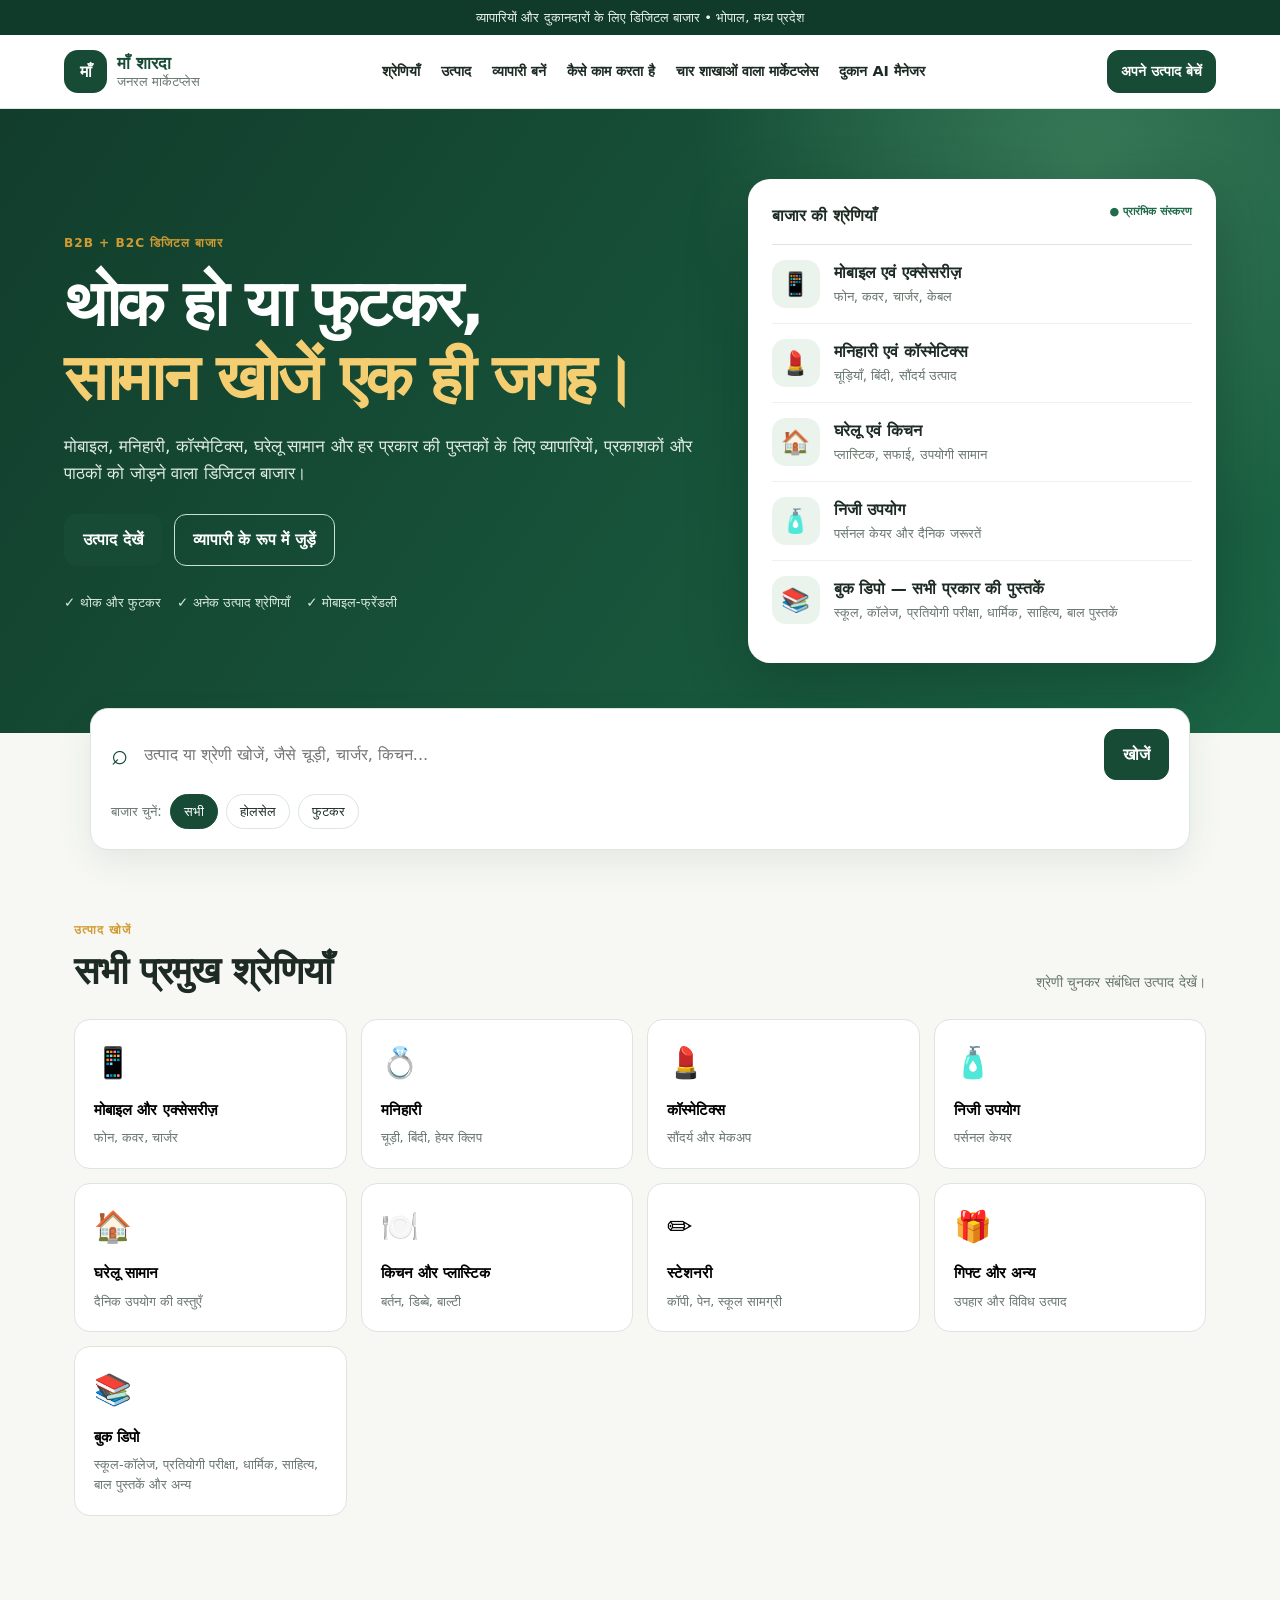
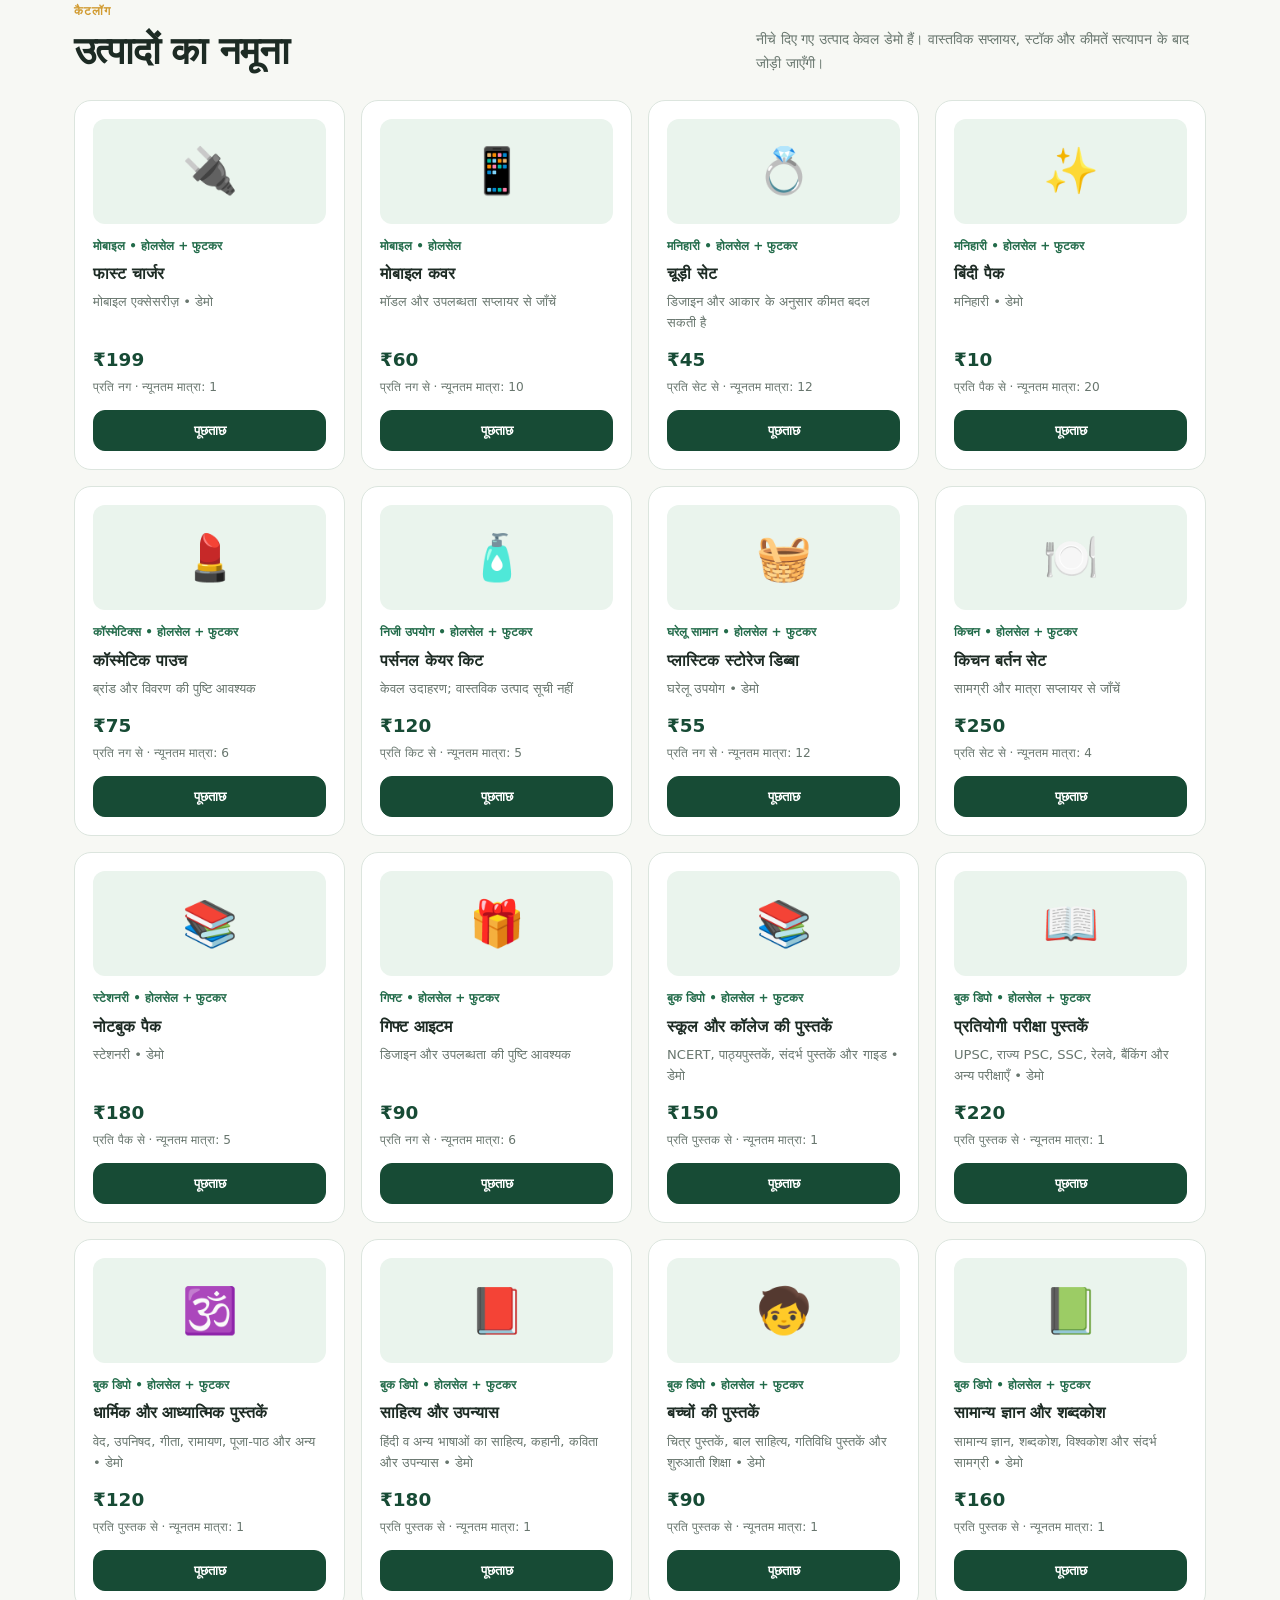
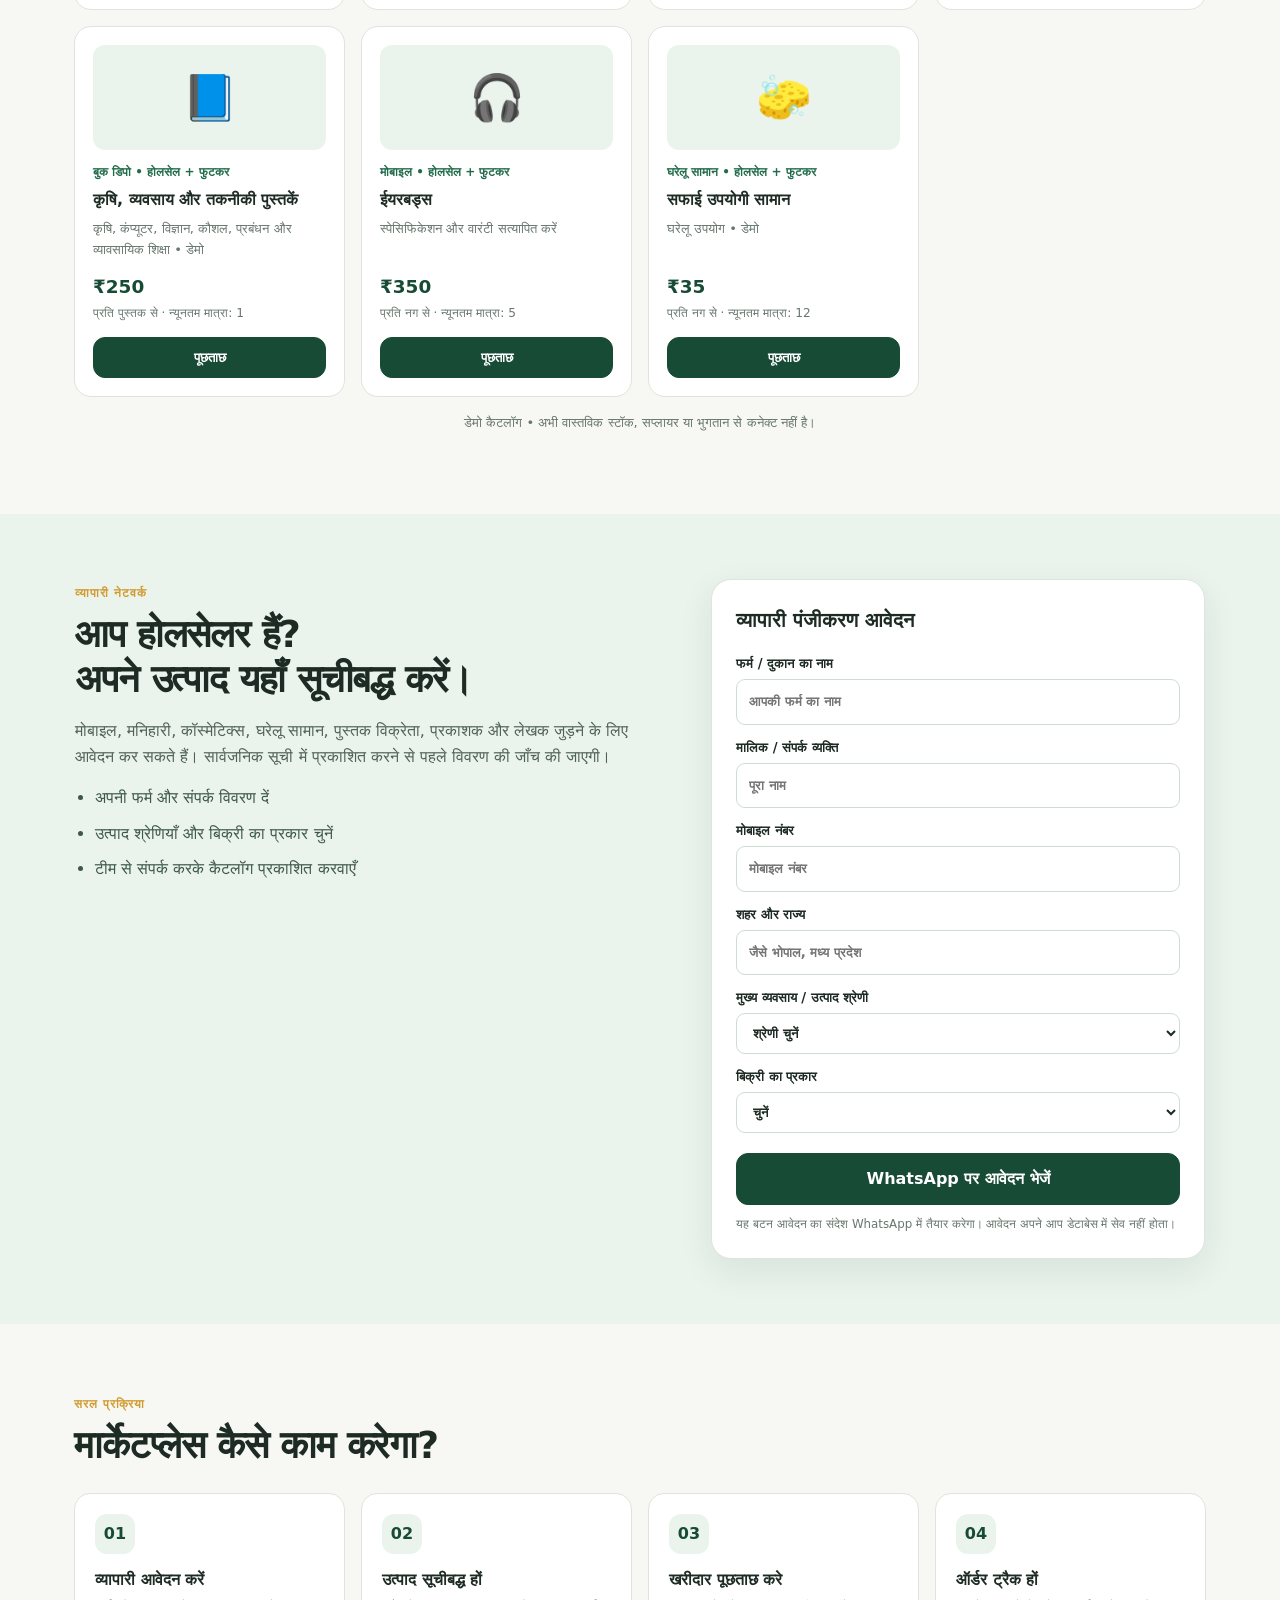
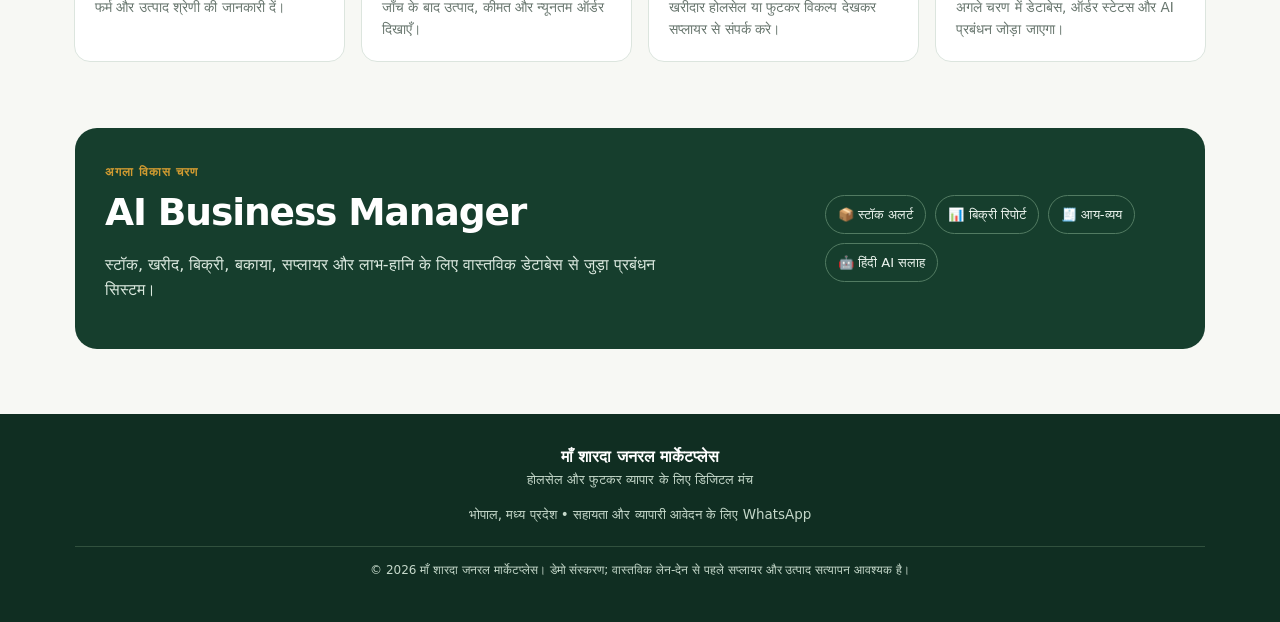
==== commit f09094b0: "Label Book Depot and Publishing as a dedicated marketplace category" ====
--- a/index.html
+++ b/index.html
@@ -103,7 +103,7 @@
         <label>मालिक / संपर्क व्यक्ति<input name="owner" required maxlength="100" placeholder="पूरा नाम"></label>
         <label>मोबाइल नंबर<input name="phone" required inputmode="tel" pattern="[0-9+()\- ]{10,18}" placeholder="मोबाइल नंबर"></label>
         <label>शहर और राज्य<input name="location" required maxlength="120" placeholder="जैसे भोपाल, मध्य प्रदेश"></label>
-        <label>मुख्य उत्पाद श्रेणी<select name="category" required><option value="">श्रेणी चुनें</option><option>मोबाइल और एक्सेसरीज़</option><option>मनिहारी</option><option>कॉस्मेटिक्स</option><option>निजी उपयोग</option><option>घरेलू सामान</option><option>किचन और प्लास्टिक</option><option>स्टेशनरी</option><option>बुक डिपो</option><option>गिफ्ट और अन्य</option></select></label>
+        <label>मुख्य व्यवसाय / उत्पाद श्रेणी<select name="category" required><option value="">श्रेणी चुनें</option><option>मोबाइल और एक्सेसरीज़</option><option>मनिहारी</option><option>कॉस्मेटिक्स</option><option>निजी उपयोग</option><option>घरेलू सामान</option><option>किचन और प्लास्टिक</option><option>स्टेशनरी</option><option>बुक डिपो एवं प्रकाशन</option><option>गिफ्ट और अन्य</option></select></label>
         <label>बिक्री का प्रकार<select name="salesType" required><option value="">चुनें</option><option>होलसेल</option><option>फुटकर</option><option>होलसेल और फुटकर दोनों</option></select></label>
         <button class="button button-full" type="submit">WhatsApp पर आवेदन भेजें</button>
         <small>यह बटन आवेदन का संदेश WhatsApp में तैयार करेगा। आवेदन अपने आप डेटाबेस में सेव नहीं होता।</small>
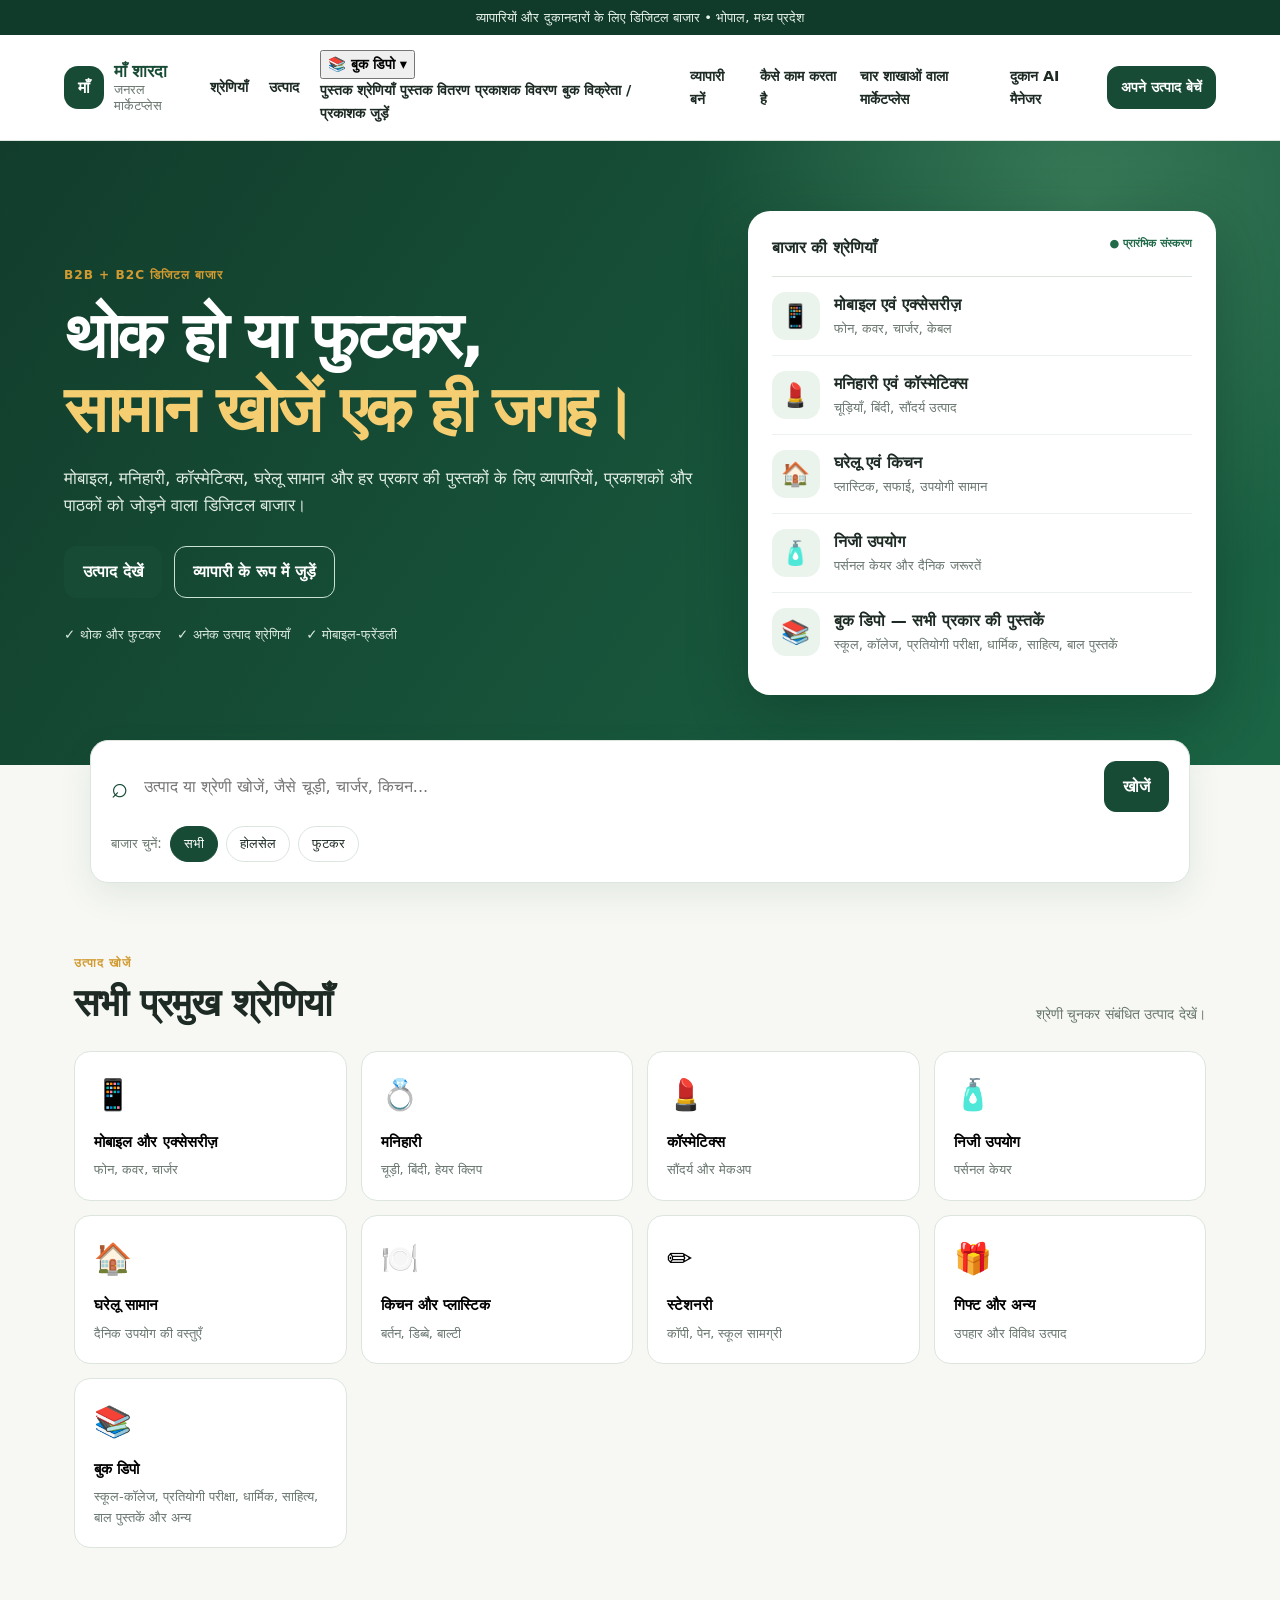
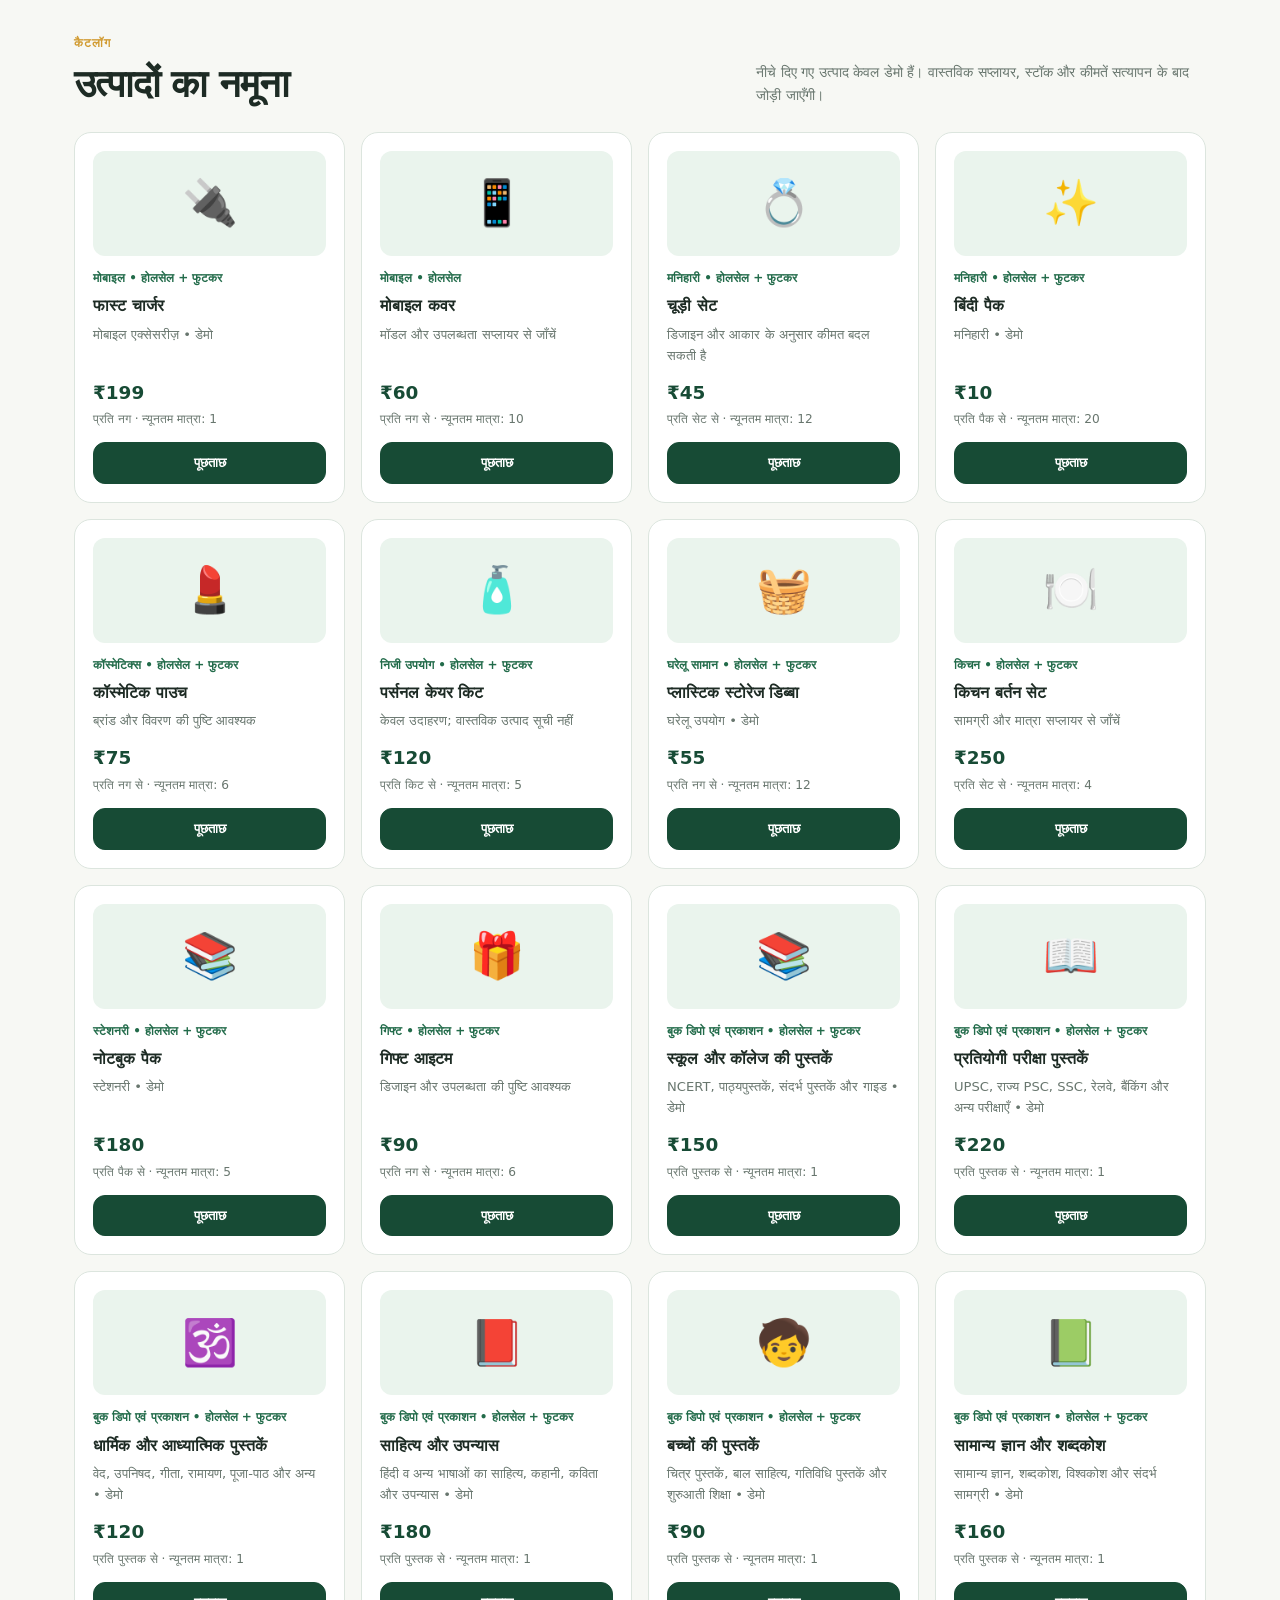
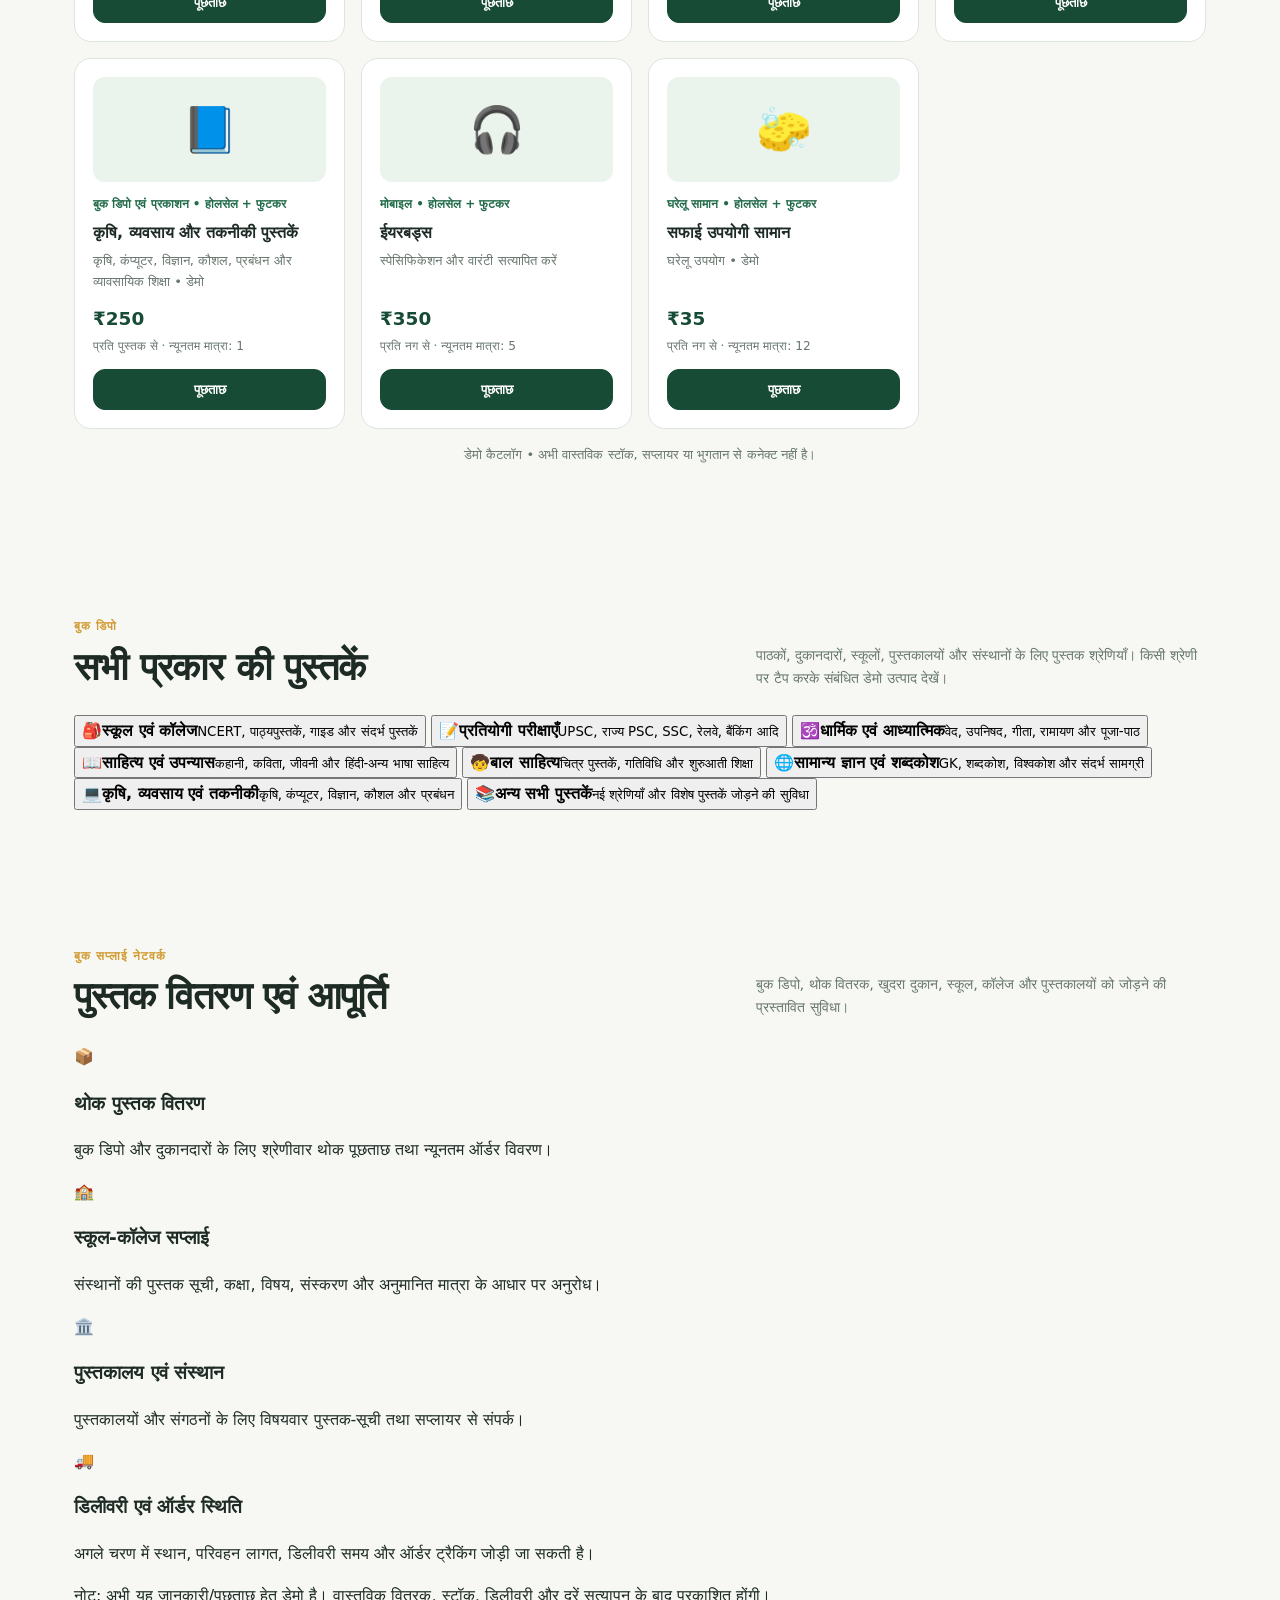
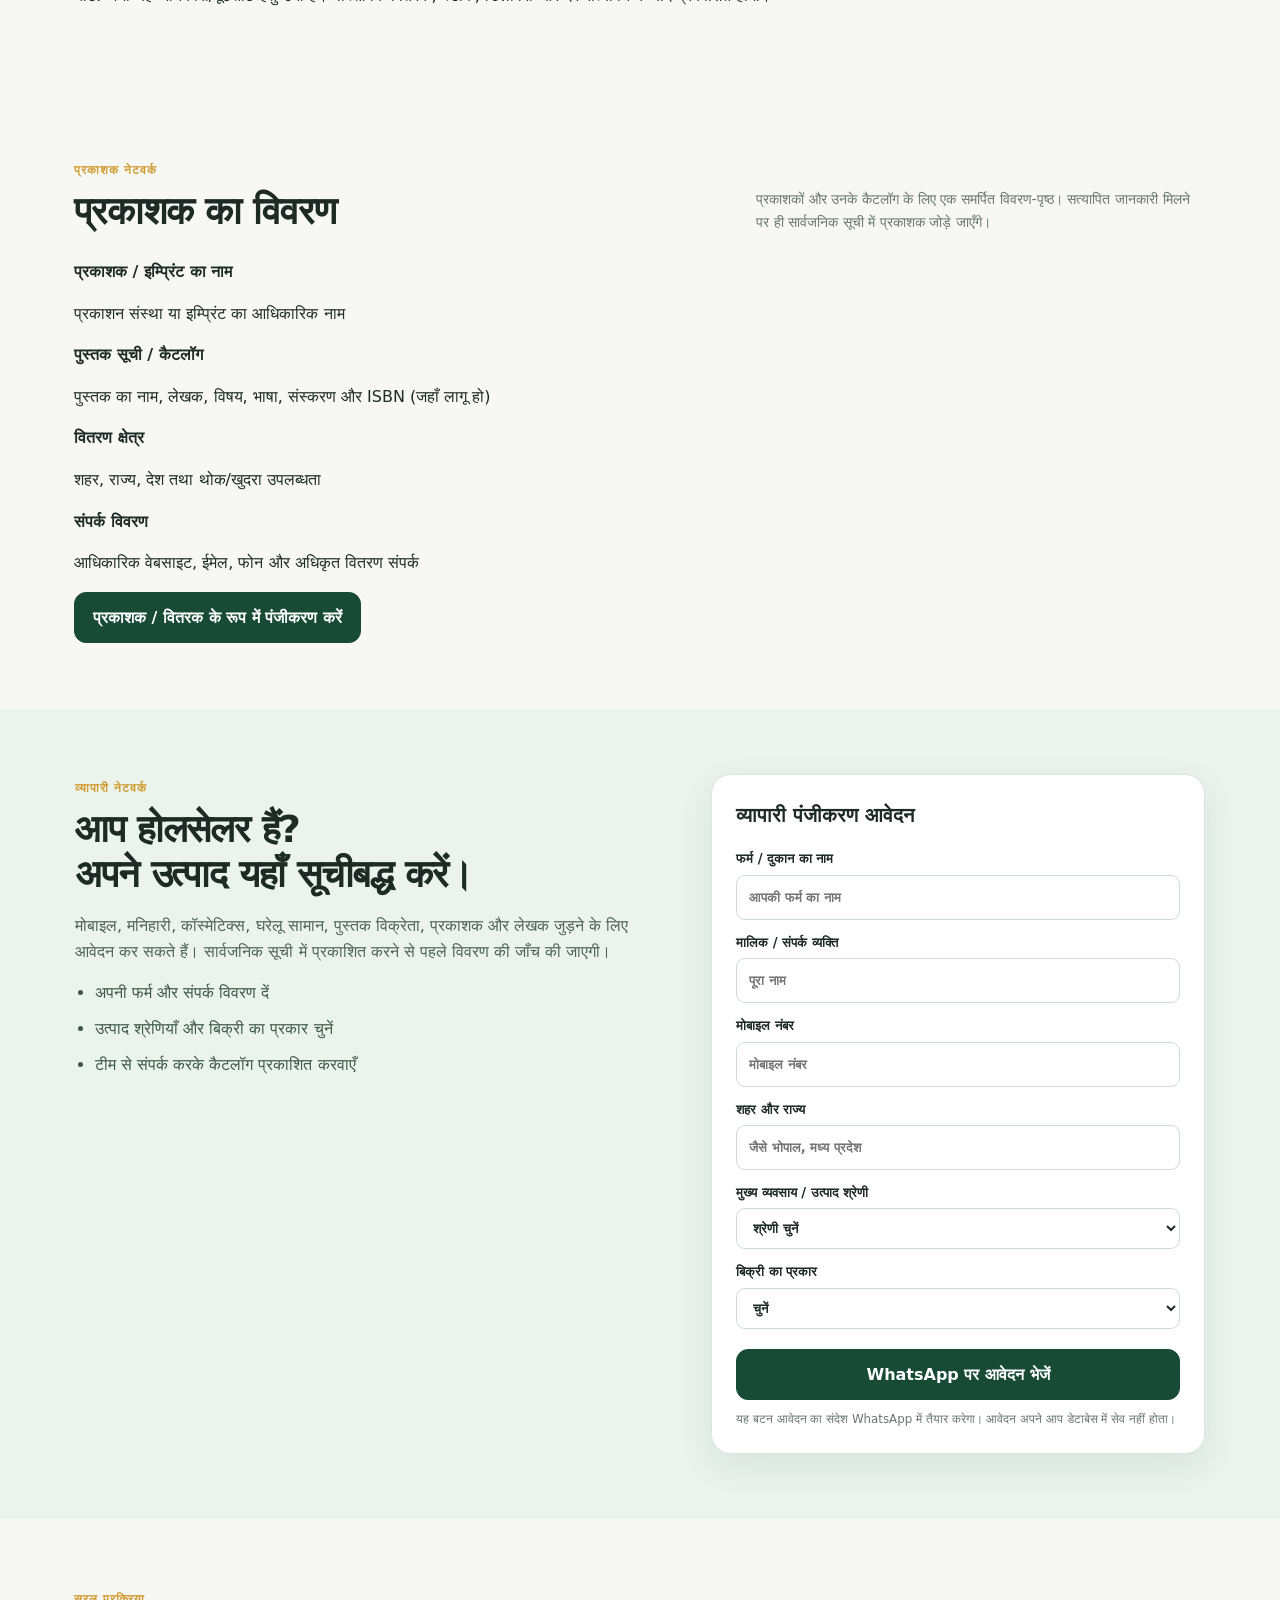
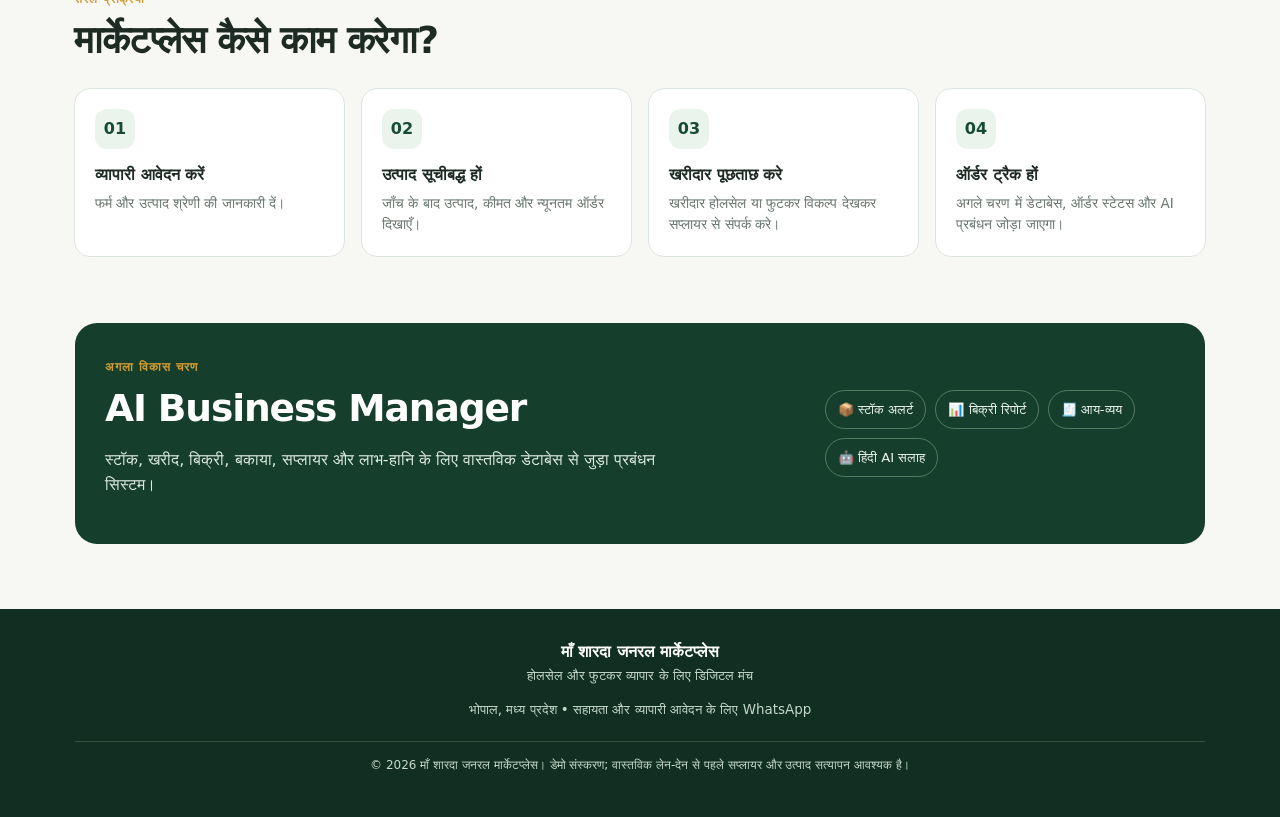
==== commit b83ee528: "Add Book Depot dropdown, categories, distribution and publisher details" ====
--- a/index.html
+++ b/index.html
@@ -24,6 +24,15 @@
     <nav aria-label="मुख्य नेविगेशन">
       <a href="#categories">श्रेणियाँ</a>
       <a href="#products">उत्पाद</a>
+      <div class="nav-dropdown">
+        <button class="nav-dropdown-toggle" type="button" aria-expanded="false" aria-controls="bookMenu">📚 बुक डिपो <span aria-hidden="true">▾</span></button>
+        <div class="nav-dropdown-menu" id="bookMenu">
+          <a href="#book-categories">पुस्तक श्रेणियाँ</a>
+          <a href="#book-distribution">पुस्तक वितरण</a>
+          <a href="#publishers">प्रकाशक विवरण</a>
+          <a href="#sell">बुक विक्रेता / प्रकाशक जुड़ें</a>
+        </div>
+      </div>
       <a href="#sell">व्यापारी बनें</a>
       <a href="#how">कैसे काम करता है</a>
       <a href="marketplace/">चार शाखाओं वाला मार्केटप्लेस</a>
@@ -79,7 +88,7 @@
         <button class="category-card" data-category="किचन" type="button"><span>🍽️</span><b>किचन और प्लास्टिक</b><small>बर्तन, डिब्बे, बाल्टी</small></button>
         <button class="category-card" data-category="स्टेशनरी" type="button"><span>✏️</span><b>स्टेशनरी</b><small>कॉपी, पेन, स्कूल सामग्री</small></button>
         <button class="category-card" data-category="गिफ्ट" type="button"><span>🎁</span><b>गिफ्ट और अन्य</b><small>उपहार और विविध उत्पाद</small></button>
-        <button class="category-card book-category" data-category="बुक डिपो" type="button"><span>📚</span><b>बुक डिपो</b><small>स्कूल-कॉलेज, प्रतियोगी परीक्षा, धार्मिक, साहित्य, बाल पुस्तकें और अन्य</small></button>
+        <button class="category-card book-category" data-category="बुक डिपो एवं प्रकाशन" type="button"><span>📚</span><b>बुक डिपो</b><small>स्कूल-कॉलेज, प्रतियोगी परीक्षा, धार्मिक, साहित्य, बाल पुस्तकें और अन्य</small></button>
       </div>
     </section>
 
@@ -88,6 +97,42 @@
       <div id="productGrid" class="product-grid" aria-live="polite"></div>
       <p id="emptyState" class="empty-state" hidden>इस खोज में उत्पाद नहीं मिला। दूसरा नाम या श्रेणी आज़माएँ।</p>
       <div class="demo-note">डेमो कैटलॉग • अभी वास्तविक स्टॉक, सप्लायर या भुगतान से कनेक्ट नहीं है।</div>
+    </section>
+
+    <section id="book-categories" class="section book-hub">
+      <div class="section-heading"><div><span class="eyebrow">बुक डिपो</span><h2>सभी प्रकार की पुस्तकें</h2></div><p>पाठकों, दुकानदारों, स्कूलों, पुस्तकालयों और संस्थानों के लिए पुस्तक श्रेणियाँ। किसी श्रेणी पर टैप करके संबंधित डेमो उत्पाद देखें।</p></div>
+      <div class="book-category-grid">
+        <button class="book-tile" data-book-search="स्कूल कॉलेज पाठ्यपुस्तक" type="button"><span>🎒</span><b>स्कूल एवं कॉलेज</b><small>NCERT, पाठ्यपुस्तकें, गाइड और संदर्भ पुस्तकें</small></button>
+        <button class="book-tile" data-book-search="प्रतियोगी परीक्षा" type="button"><span>📝</span><b>प्रतियोगी परीक्षाएँ</b><small>UPSC, राज्य PSC, SSC, रेलवे, बैंकिंग आदि</small></button>
+        <button class="book-tile" data-book-search="धार्मिक आध्यात्मिक" type="button"><span>🕉️</span><b>धार्मिक एवं आध्यात्मिक</b><small>वेद, उपनिषद, गीता, रामायण और पूजा-पाठ</small></button>
+        <button class="book-tile" data-book-search="साहित्य उपन्यास" type="button"><span>📖</span><b>साहित्य एवं उपन्यास</b><small>कहानी, कविता, जीवनी और हिंदी-अन्य भाषा साहित्य</small></button>
+        <button class="book-tile" data-book-search="बच्चों की पुस्तकें" type="button"><span>🧒</span><b>बाल साहित्य</b><small>चित्र पुस्तकें, गतिविधि और शुरुआती शिक्षा</small></button>
+        <button class="book-tile" data-book-search="सामान्य ज्ञान शब्दकोश" type="button"><span>🌐</span><b>सामान्य ज्ञान एवं शब्दकोश</b><small>GK, शब्दकोश, विश्वकोश और संदर्भ सामग्री</small></button>
+        <button class="book-tile" data-book-search="कृषि व्यवसाय तकनीकी" type="button"><span>💻</span><b>कृषि, व्यवसाय एवं तकनीकी</b><small>कृषि, कंप्यूटर, विज्ञान, कौशल और प्रबंधन</small></button>
+        <button class="book-tile" data-book-search="सभी पुस्तकें" type="button"><span>📚</span><b>अन्य सभी पुस्तकें</b><small>नई श्रेणियाँ और विशेष पुस्तकें जोड़ने की सुविधा</small></button>
+      </div>
+    </section>
+
+    <section id="book-distribution" class="section book-distribution">
+      <div class="section-heading"><div><span class="eyebrow">बुक सप्लाई नेटवर्क</span><h2>पुस्तक वितरण एवं आपूर्ति</h2></div><p>बुक डिपो, थोक वितरक, खुदरा दुकान, स्कूल, कॉलेज और पुस्तकालयों को जोड़ने की प्रस्तावित सुविधा।</p></div>
+      <div class="distribution-grid">
+        <article><span>📦</span><h3>थोक पुस्तक वितरण</h3><p>बुक डिपो और दुकानदारों के लिए श्रेणीवार थोक पूछताछ तथा न्यूनतम ऑर्डर विवरण।</p></article>
+        <article><span>🏫</span><h3>स्कूल-कॉलेज सप्लाई</h3><p>संस्थानों की पुस्तक सूची, कक्षा, विषय, संस्करण और अनुमानित मात्रा के आधार पर अनुरोध।</p></article>
+        <article><span>🏛️</span><h3>पुस्तकालय एवं संस्थान</h3><p>पुस्तकालयों और संगठनों के लिए विषयवार पुस्तक-सूची तथा सप्लायर से संपर्क।</p></article>
+        <article><span>🚚</span><h3>डिलीवरी एवं ऑर्डर स्थिति</h3><p>अगले चरण में स्थान, परिवहन लागत, डिलीवरी समय और ऑर्डर ट्रैकिंग जोड़ी जा सकती है।</p></article>
+      </div>
+      <p class="book-note">नोट: अभी यह जानकारी/पूछताछ हेतु डेमो है। वास्तविक वितरक, स्टॉक, डिलीवरी और दरें सत्यापन के बाद प्रकाशित होंगी।</p>
+    </section>
+
+    <section id="publishers" class="section publishers-section">
+      <div class="section-heading"><div><span class="eyebrow">प्रकाशक नेटवर्क</span><h2>प्रकाशक का विवरण</h2></div><p>प्रकाशकों और उनके कैटलॉग के लिए एक समर्पित विवरण-पृष्ठ। सत्यापित जानकारी मिलने पर ही सार्वजनिक सूची में प्रकाशक जोड़े जाएँगे।</p></div>
+      <div class="publisher-details-grid">
+        <article><b>प्रकाशक / इम्प्रिंट का नाम</b><p>प्रकाशन संस्था या इम्प्रिंट का आधिकारिक नाम</p></article>
+        <article><b>पुस्तक सूची / कैटलॉग</b><p>पुस्तक का नाम, लेखक, विषय, भाषा, संस्करण और ISBN (जहाँ लागू हो)</p></article>
+        <article><b>वितरण क्षेत्र</b><p>शहर, राज्य, देश तथा थोक/खुदरा उपलब्धता</p></article>
+        <article><b>संपर्क विवरण</b><p>आधिकारिक वेबसाइट, ईमेल, फोन और अधिकृत वितरण संपर्क</p></article>
+      </div>
+      <a class="button" href="#sell">प्रकाशक / वितरक के रूप में पंजीकरण करें</a>
     </section>
 
     <section id="sell" class="seller-section">
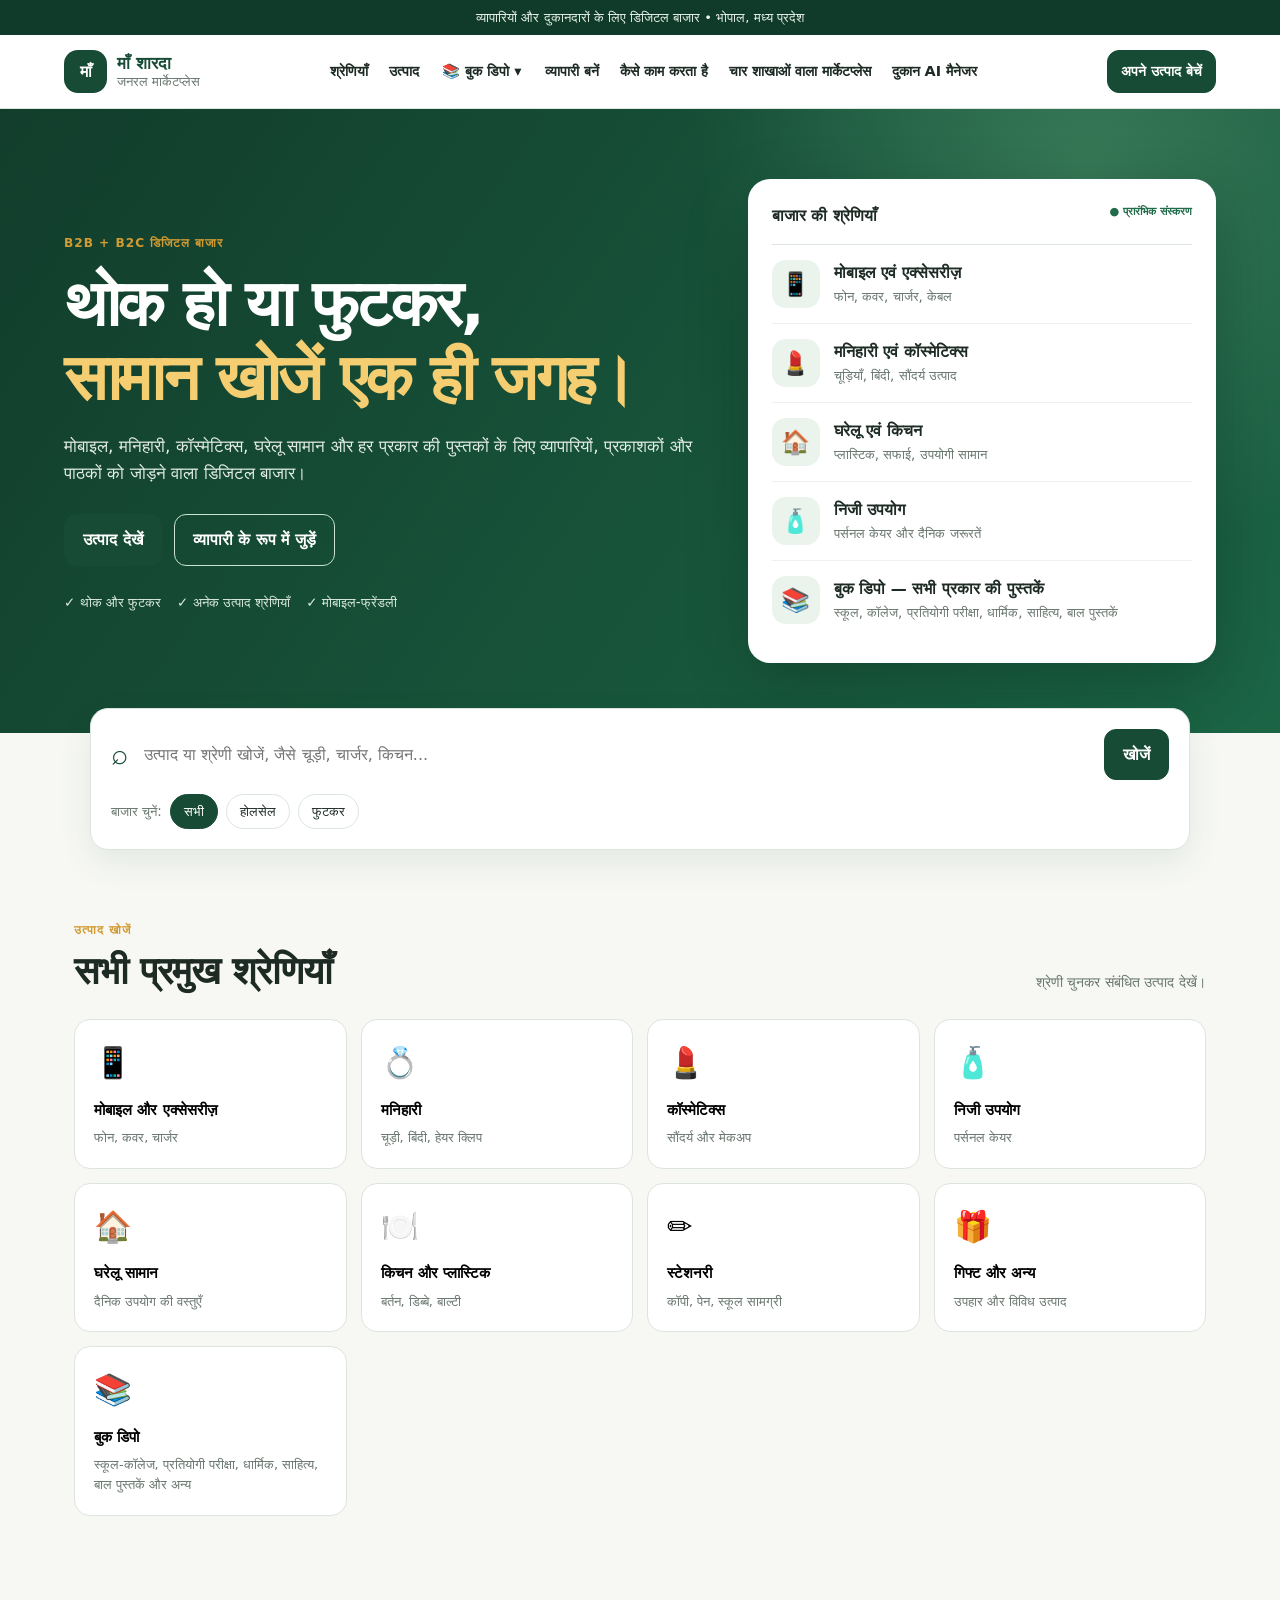
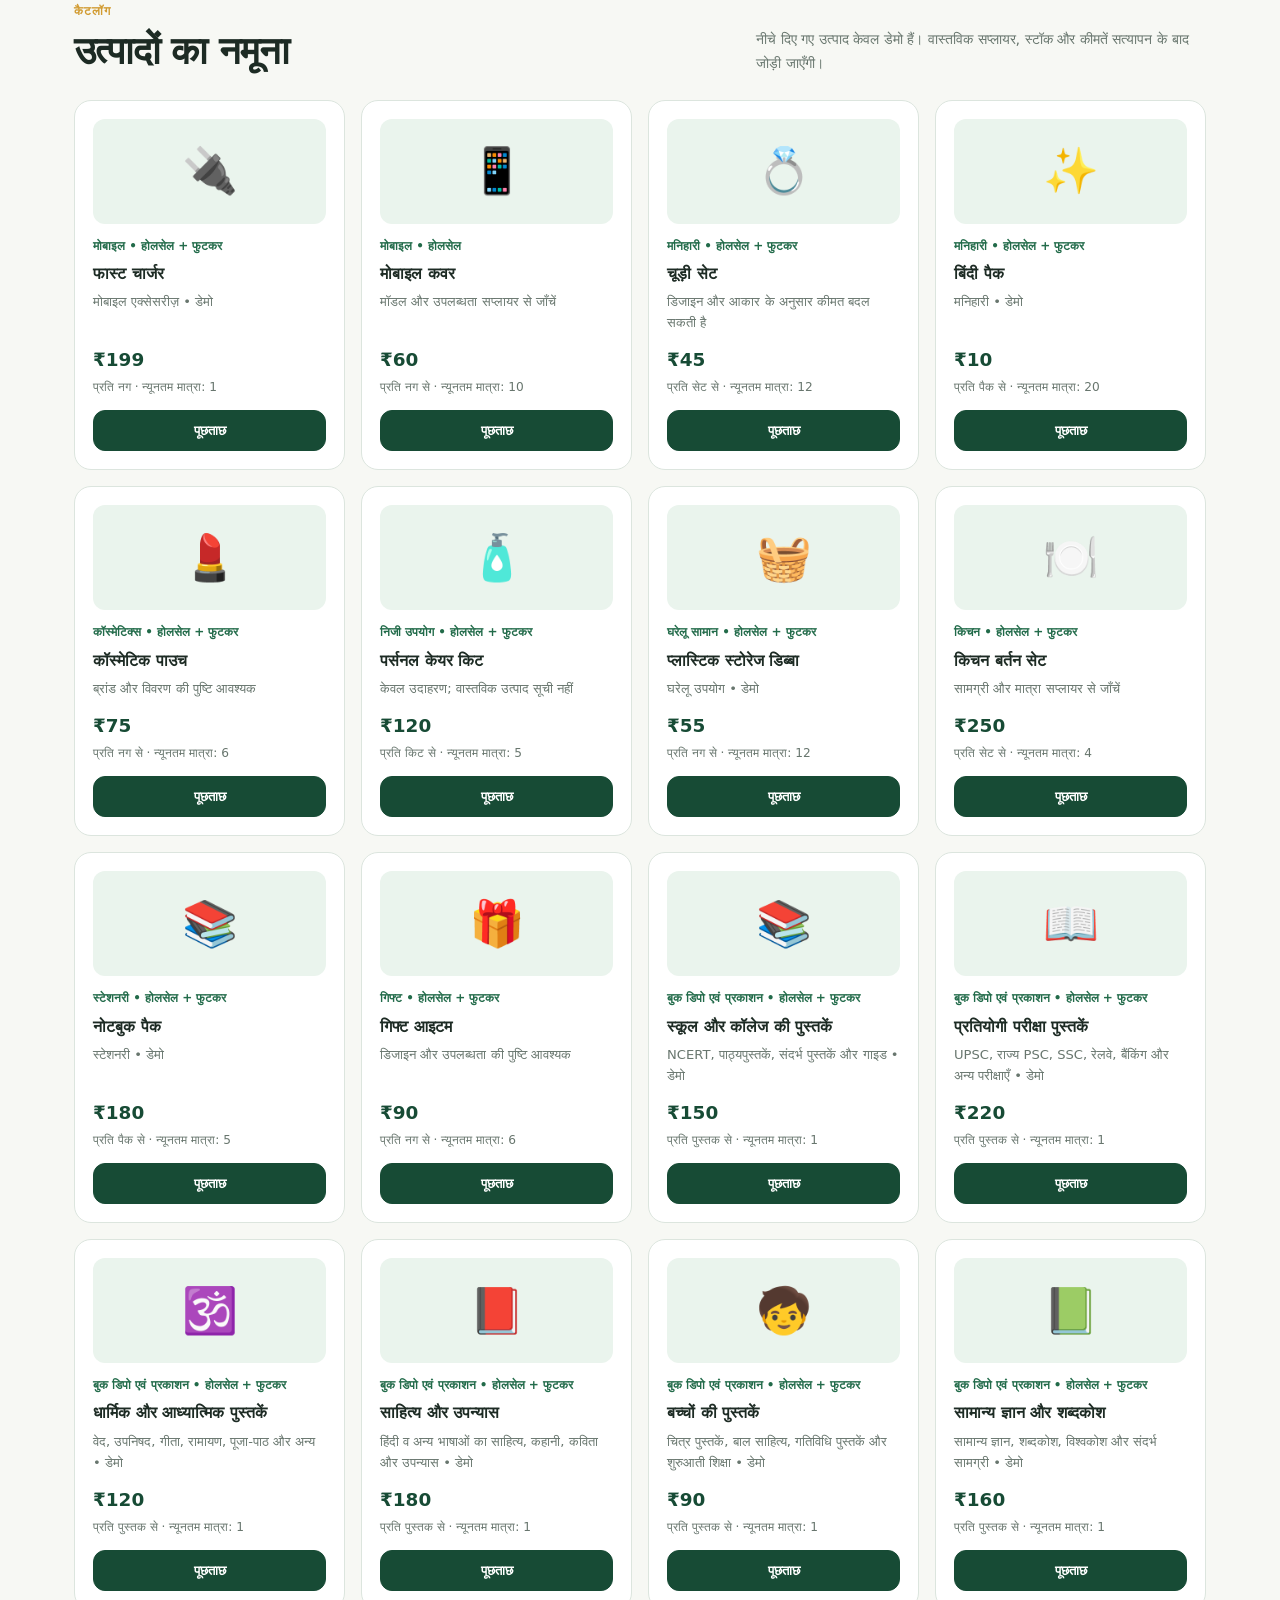
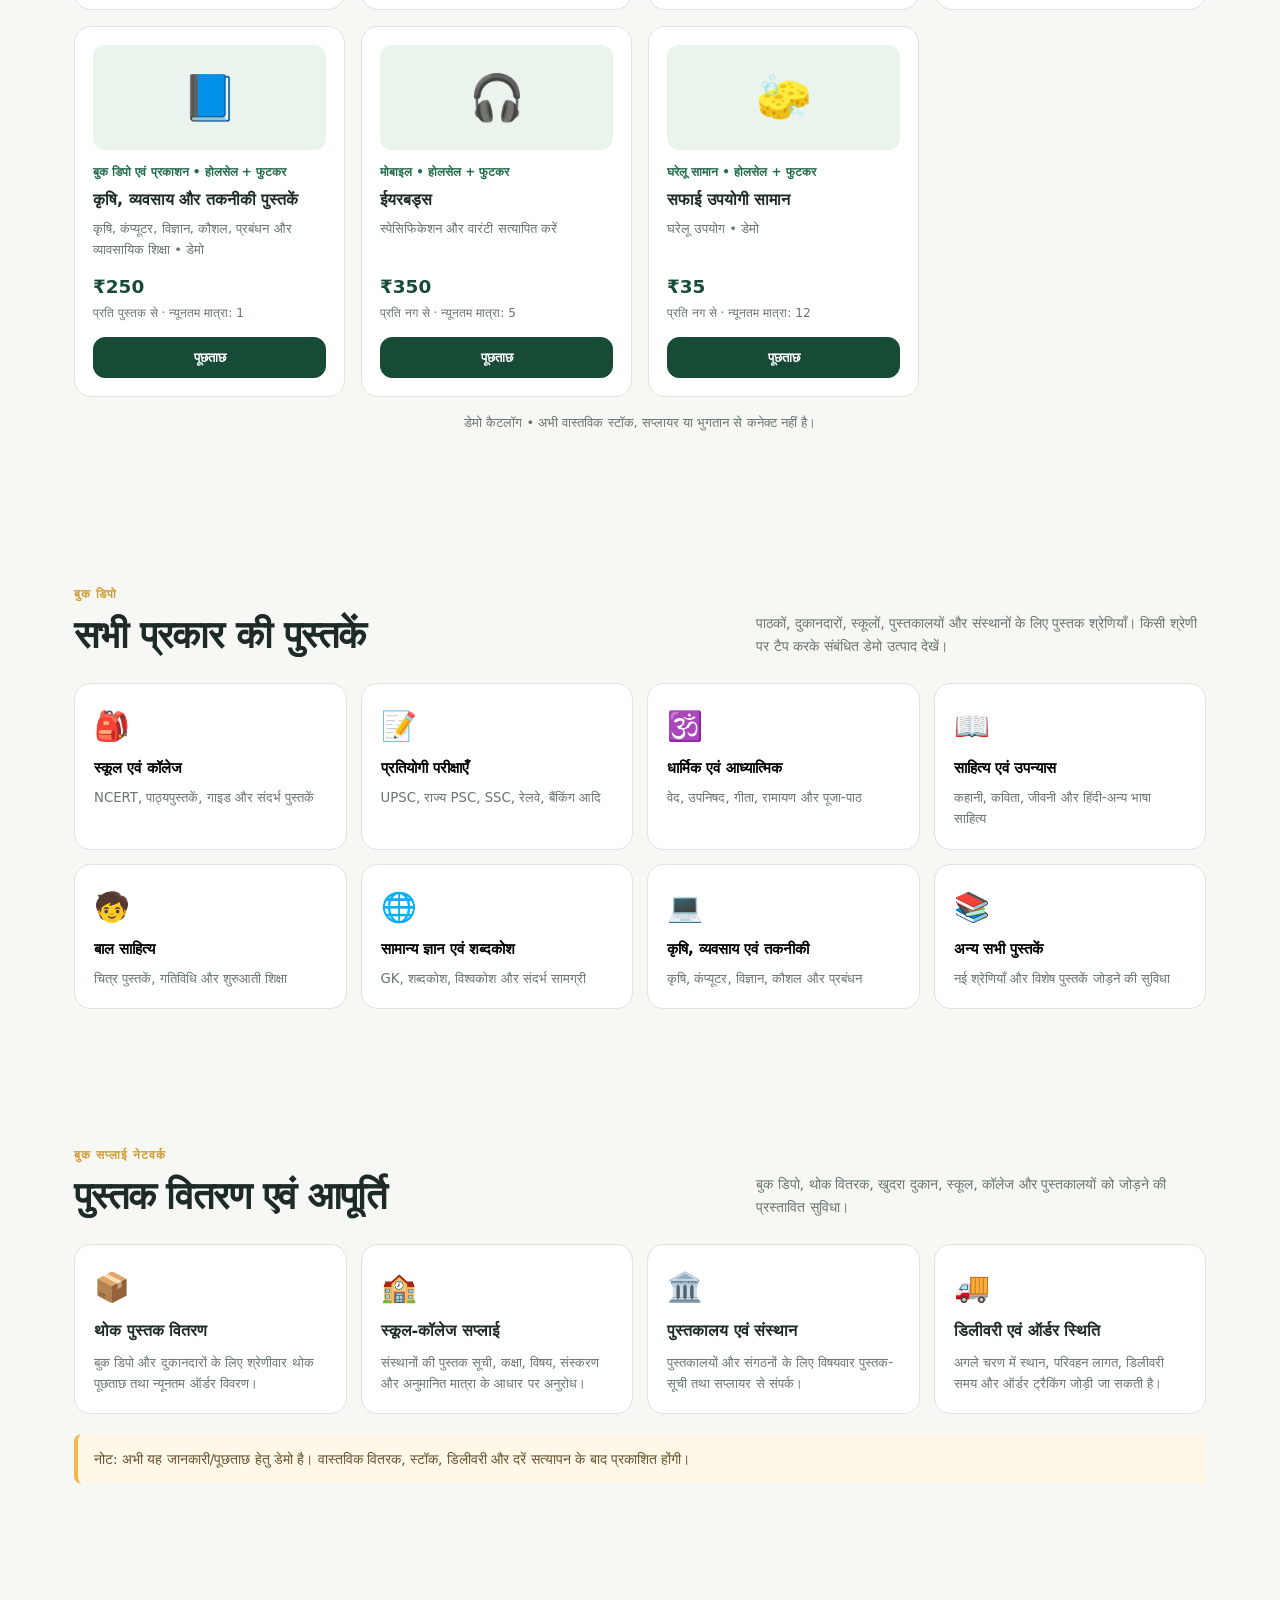
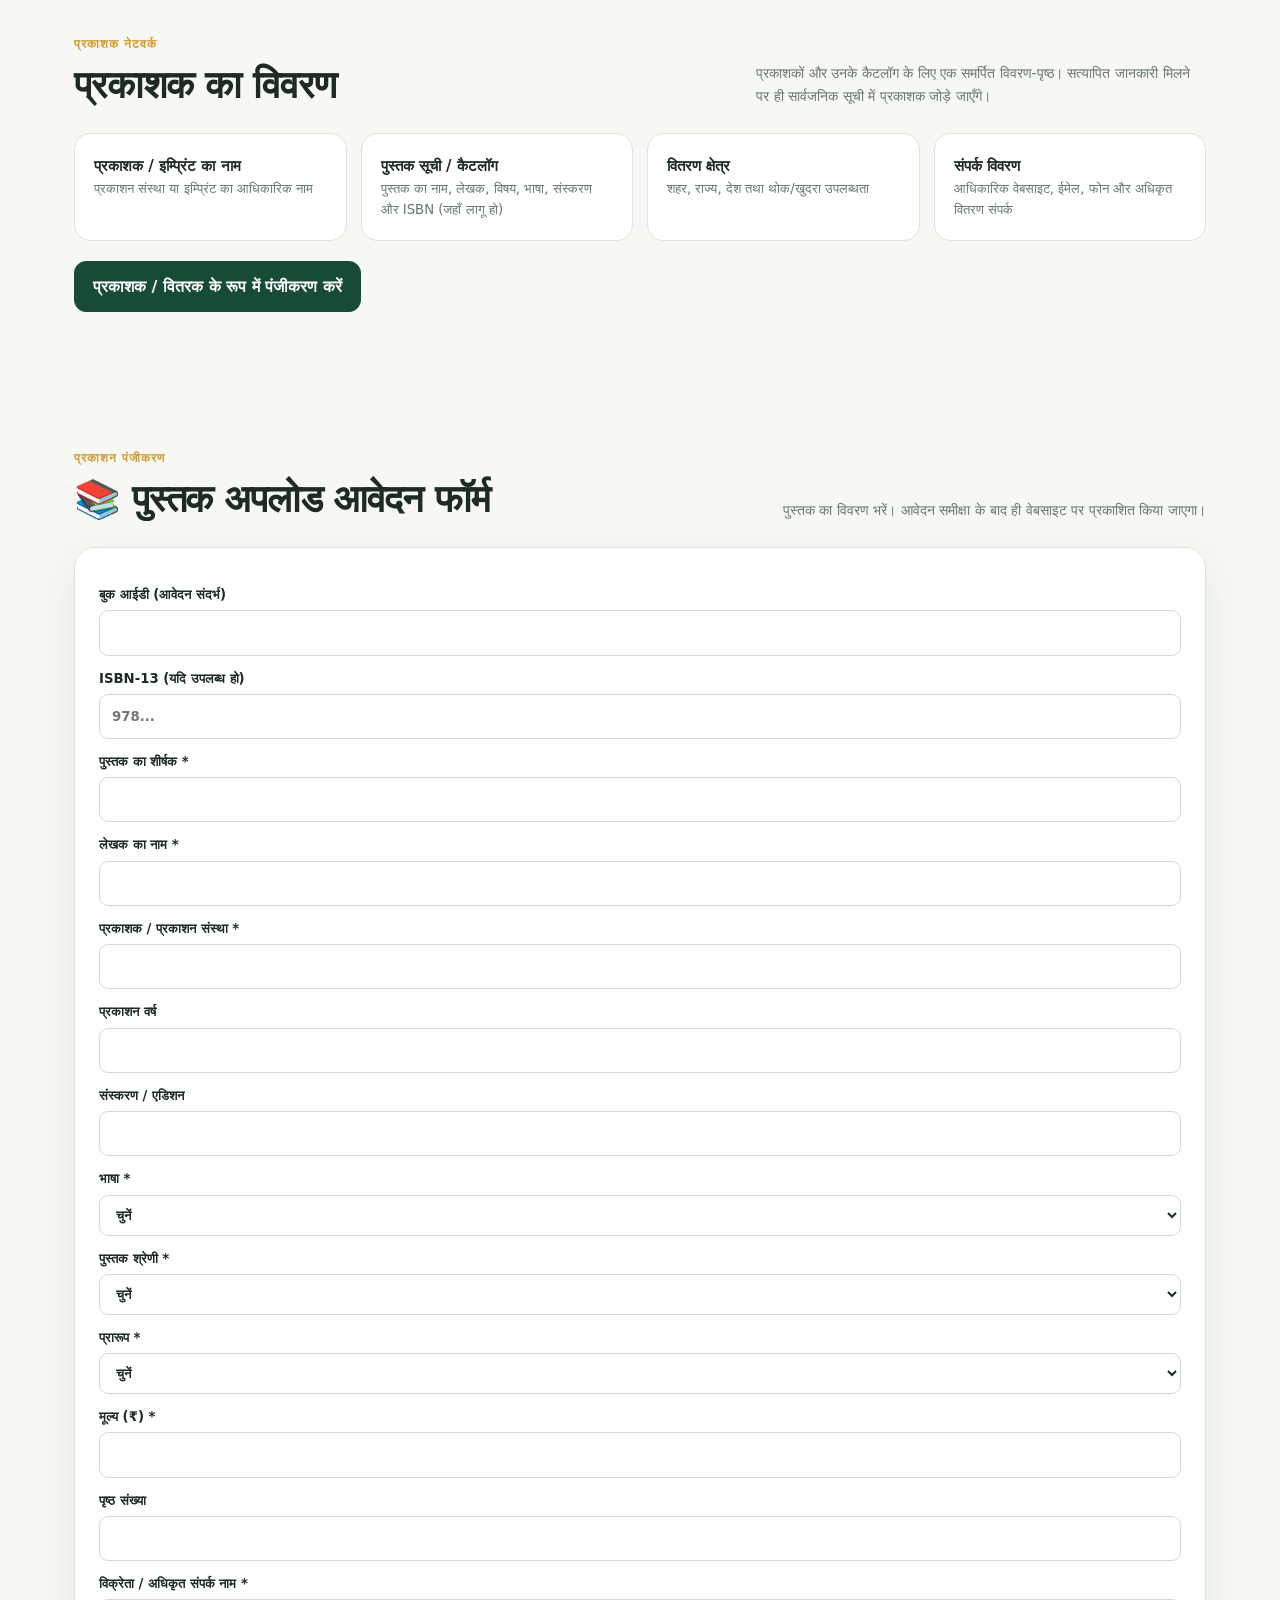
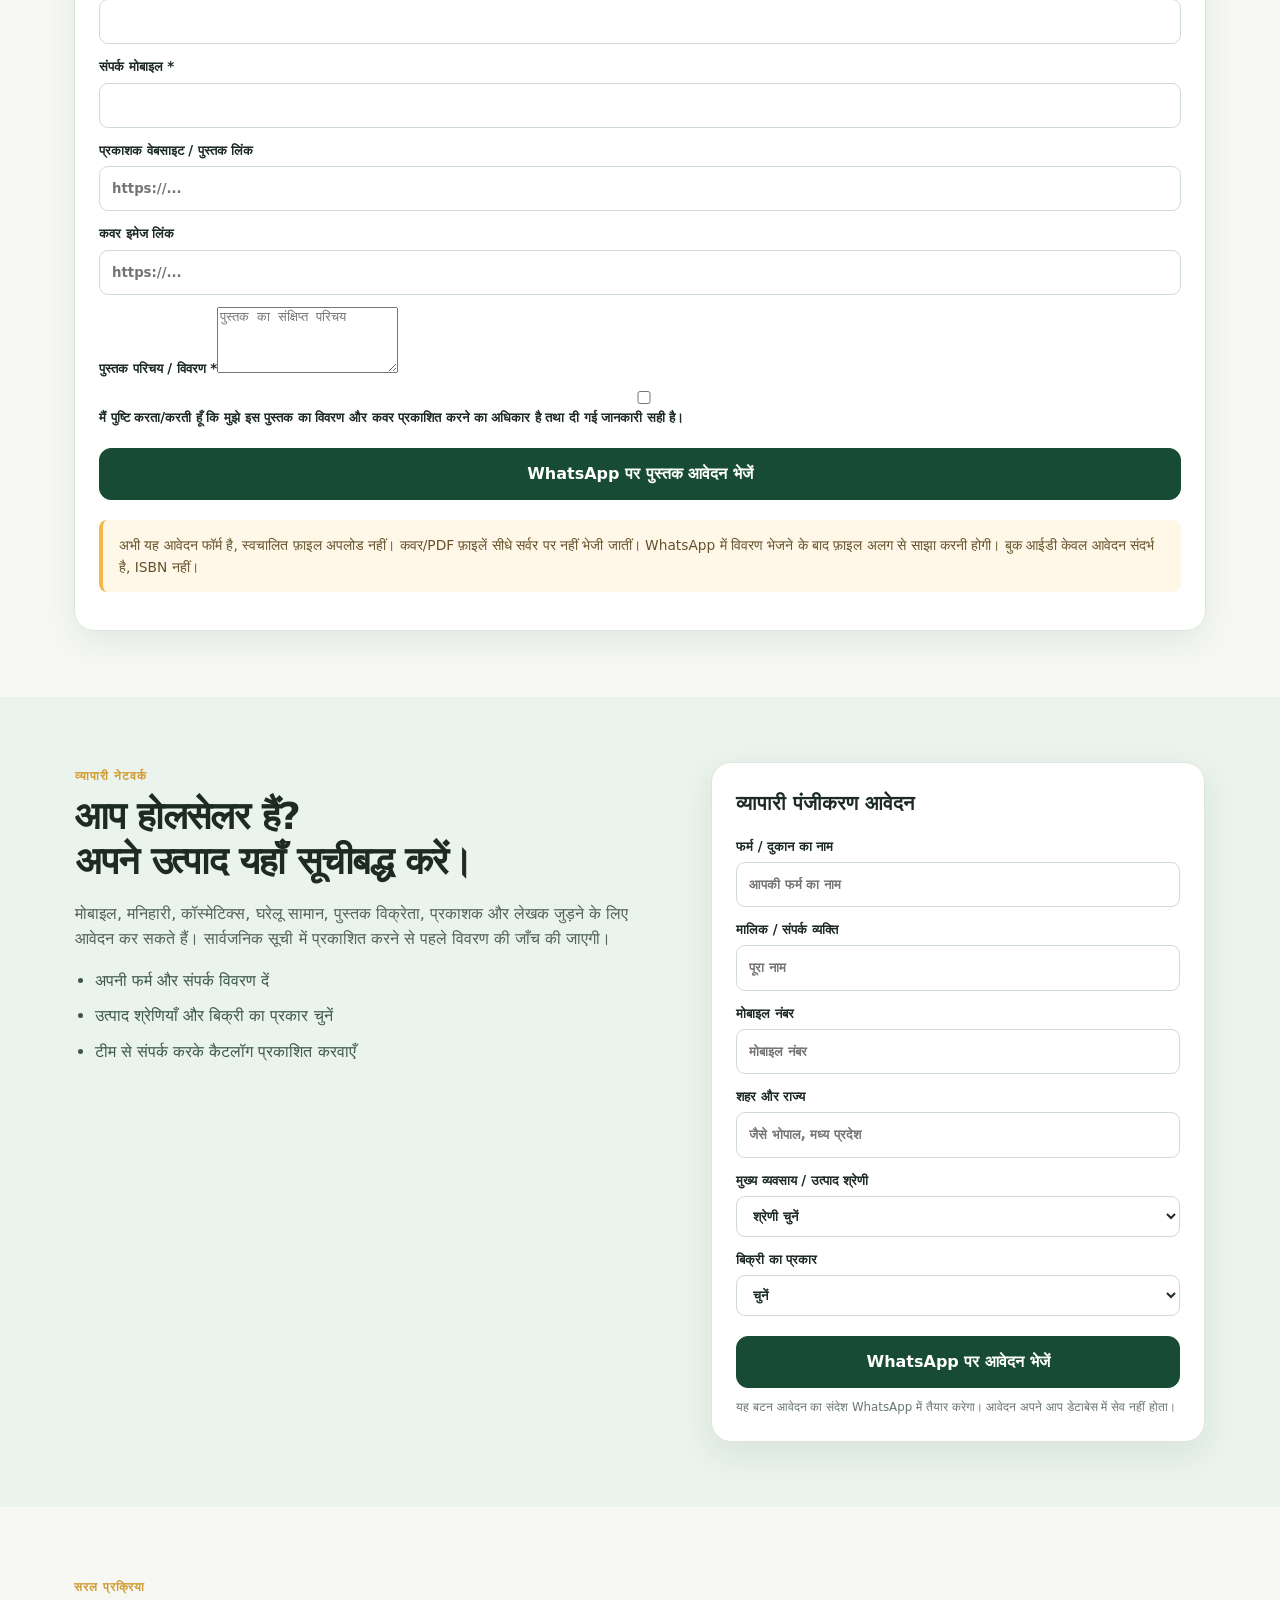
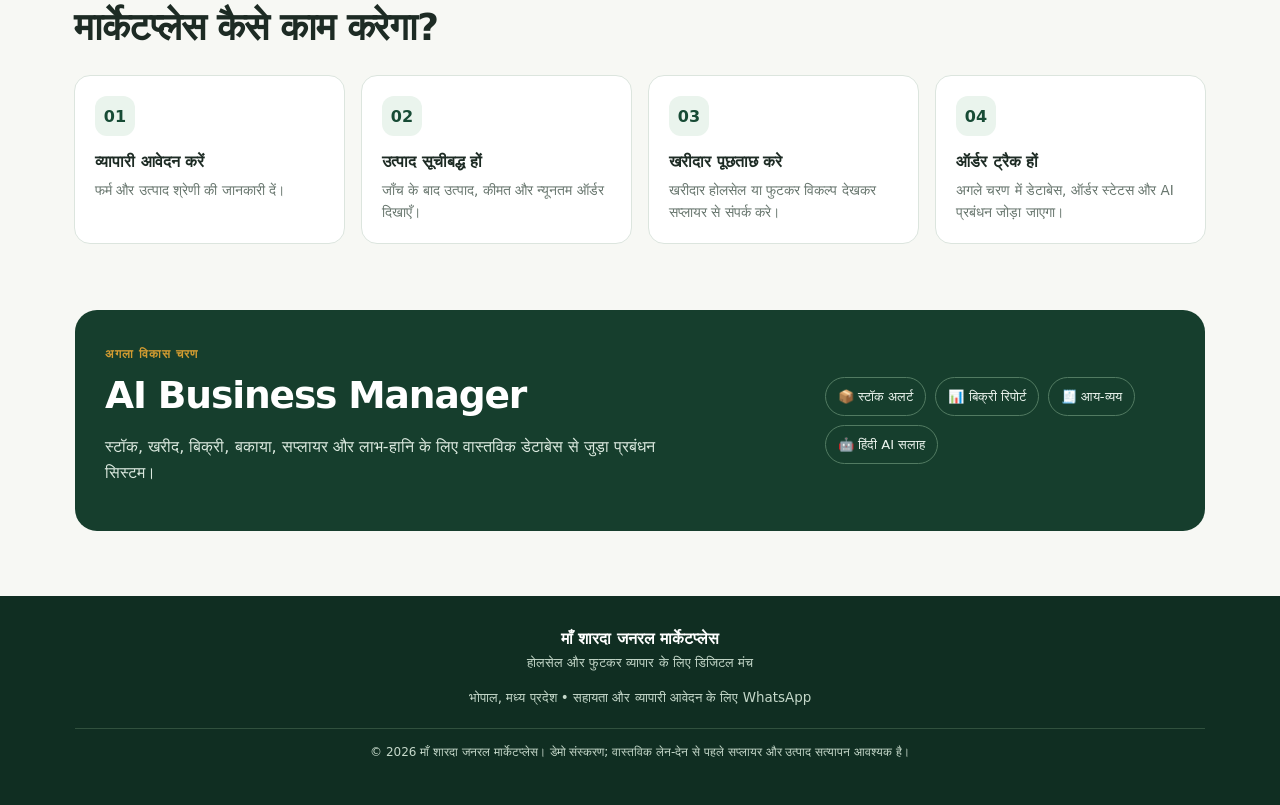
==== commit a69b8a55: "Add book registration form with reference ID and publishing metadata" ====
--- a/index.html
+++ b/index.html
@@ -30,6 +30,7 @@
           <a href="#book-categories">पुस्तक श्रेणियाँ</a>
           <a href="#book-distribution">पुस्तक वितरण</a>
           <a href="#publishers">प्रकाशक विवरण</a>
+          <a href="#book-upload">पुस्तक अपलोड आवेदन</a>
           <a href="#sell">बुक विक्रेता / प्रकाशक जुड़ें</a>
         </div>
       </div>
@@ -133,6 +134,34 @@
         <article><b>संपर्क विवरण</b><p>आधिकारिक वेबसाइट, ईमेल, फोन और अधिकृत वितरण संपर्क</p></article>
       </div>
       <a class="button" href="#sell">प्रकाशक / वितरक के रूप में पंजीकरण करें</a>
+    </section>
+
+    <section id="book-upload" class="section">
+      <div class="section-heading"><div><span class="eyebrow">प्रकाशन पंजीकरण</span><h2>📚 पुस्तक अपलोड आवेदन फॉर्म</h2></div><p>पुस्तक का विवरण भरें। आवेदन समीक्षा के बाद ही वेबसाइट पर प्रकाशित किया जाएगा।</p></div>
+      <form id="bookUploadForm" class="seller-form book-upload-form">
+        <div class="book-form-grid">
+          <label>बुक आईडी (आवेदन संदर्भ)<input name="bookId" id="bookId" readonly aria-label="बुक आईडी"></label>
+          <label>ISBN-13 (यदि उपलब्ध हो)<input name="isbn" maxlength="17" placeholder="978..."></label>
+          <label>पुस्तक का शीर्षक *<input name="title" required maxlength="180"></label>
+          <label>लेखक का नाम *<input name="author" required maxlength="120"></label>
+          <label>प्रकाशक / प्रकाशन संस्था *<input name="publisher" required maxlength="150"></label>
+          <label>प्रकाशन वर्ष<input name="year" type="number" min="1800" max="2100"></label>
+          <label>संस्करण / एडिशन<input name="edition" maxlength="80"></label>
+          <label>भाषा *<select name="language" required><option value="">चुनें</option><option>हिंदी</option><option>अंग्रेज़ी</option><option>संस्कृत</option><option>मराठी</option><option>अन्य</option></select></label>
+          <label>पुस्तक श्रेणी *<select name="bookCategory" required><option value="">चुनें</option><option>स्कूल एवं कॉलेज</option><option>प्रतियोगी परीक्षा</option><option>धार्मिक एवं आध्यात्मिक</option><option>साहित्य एवं उपन्यास</option><option>बाल साहित्य</option><option>सामान्य ज्ञान एवं शब्दकोश</option><option>कृषि, व्यवसाय एवं तकनीकी</option><option>अन्य</option></select></label>
+          <label>प्रारूप *<select name="format" required><option value="">चुनें</option><option>मुद्रित पुस्तक</option><option>ई-बुक PDF</option><option>ई-बुक EPUB</option><option>ऑडियोबुक</option></select></label>
+          <label>मूल्य (₹) *<input name="price" type="number" min="0" step="0.01" required></label>
+          <label>पृष्ठ संख्या<input name="pages" type="number" min="1"></label>
+          <label>विक्रेता / अधिकृत संपर्क नाम *<input name="contact" maxlength="120" required></label>
+          <label>संपर्क मोबाइल *<input name="phone" type="tel" inputmode="tel" pattern="[0-9+()\\- ]{10,18}" required></label>
+          <label>प्रकाशक वेबसाइट / पुस्तक लिंक<input name="bookLink" type="url" placeholder="https://..."></label>
+          <label>कवर इमेज लिंक<input name="coverLink" type="url" placeholder="https://..."></label>
+        </div>
+        <label>पुस्तक परिचय / विवरण *<textarea name="description" rows="4" maxlength="1200" required placeholder="पुस्तक का संक्षिप्त परिचय"></textarea></label>
+        <label class="book-consent"><input type="checkbox" name="rights" required> मैं पुष्टि करता/करती हूँ कि मुझे इस पुस्तक का विवरण और कवर प्रकाशित करने का अधिकार है तथा दी गई जानकारी सही है।</label>
+        <button class="button button-full" type="submit">WhatsApp पर पुस्तक आवेदन भेजें</button>
+        <p class="book-note">अभी यह आवेदन फॉर्म है, स्वचालित फ़ाइल अपलोड नहीं। कवर/PDF फ़ाइलें सीधे सर्वर पर नहीं भेजी जातीं। WhatsApp में विवरण भेजने के बाद फ़ाइल अलग से साझा करनी होगी। बुक आईडी केवल आवेदन संदर्भ है, ISBN नहीं।</p>
+      </form>
     </section>
 
     <section id="sell" class="seller-section">
--- a/css/style.css
+++ b/css/style.css
@@ -6,3 +6,24 @@
 .pwa-install-wrap[hidden]{display:none}
 .pwa-install-wrap .button{border:0;cursor:pointer;box-shadow:0 4px 14px rgba(23,75,53,.22)}
 @media (max-width:480px){.pwa-install-wrap{right:10px;bottom:10px}.pwa-install-wrap .button{font-size:14px;padding:12px 16px}}
+
+/* Book Depot navigation and catalogue sections */
+.nav-dropdown{position:relative;display:inline-flex;align-items:center}
+.nav-dropdown-toggle{border:0;background:transparent;color:inherit;font-weight:750;cursor:pointer;padding:8px 2px;white-space:nowrap}
+.nav-dropdown-toggle:hover,.nav-dropdown-toggle[aria-expanded="true"]{color:var(--green2)}
+.nav-dropdown-menu{display:none;position:absolute;top:calc(100% + 8px);left:0;min-width:220px;padding:8px;background:#fff;border:1px solid var(--line);border-radius:13px;box-shadow:var(--shadow);z-index:30}
+.nav-dropdown-menu a{display:block;padding:10px 12px;border-radius:8px;white-space:nowrap}
+.nav-dropdown-menu a:hover{background:var(--mint);color:var(--green)}
+.nav-dropdown.open .nav-dropdown-menu{display:block}
+.book-category-grid,.distribution-grid,.publisher-details-grid{display:grid;grid-template-columns:repeat(4,minmax(0,1fr));gap:14px}
+.book-tile,.distribution-grid article,.publisher-details-grid article{background:#fff;border:1px solid var(--line);border-radius:16px;padding:19px;text-align:left}
+.book-tile{display:flex;flex-direction:column;align-items:flex-start;gap:7px;cursor:pointer;transition:.2s}
+.book-tile:hover{border-color:#7aa58b;box-shadow:var(--shadow);transform:translateY(-2px)}
+.book-tile>span,.distribution-grid article>span{font-size:1.8rem}
+.book-tile b,.publisher-details-grid b{font-size:.95rem}
+.book-tile small,.distribution-grid p,.publisher-details-grid p{font-size:.83rem;color:var(--muted);margin:0}
+.distribution-grid h3{font-size:1rem;margin:8px 0}
+.book-note{margin-top:20px;padding:14px 16px;border-left:4px solid var(--gold);background:#fff8e8;border-radius:8px;color:#65522b;font-size:.86rem}
+.publishers-section>.button{margin-top:20px}
+@media(max-width:900px){.book-category-grid,.distribution-grid,.publisher-details-grid{grid-template-columns:repeat(2,minmax(0,1fr))}.nav-dropdown-menu{left:auto;right:0}}
+@media(max-width:520px){.book-category-grid,.distribution-grid,.publisher-details-grid{gap:10px}.book-tile,.distribution-grid article,.publisher-details-grid article{padding:13px}.book-tile b,.publisher-details-grid b{font-size:.84rem}.book-tile small,.distribution-grid p,.publisher-details-grid p{font-size:.75rem}.nav-dropdown-toggle{font-size:.8rem}}
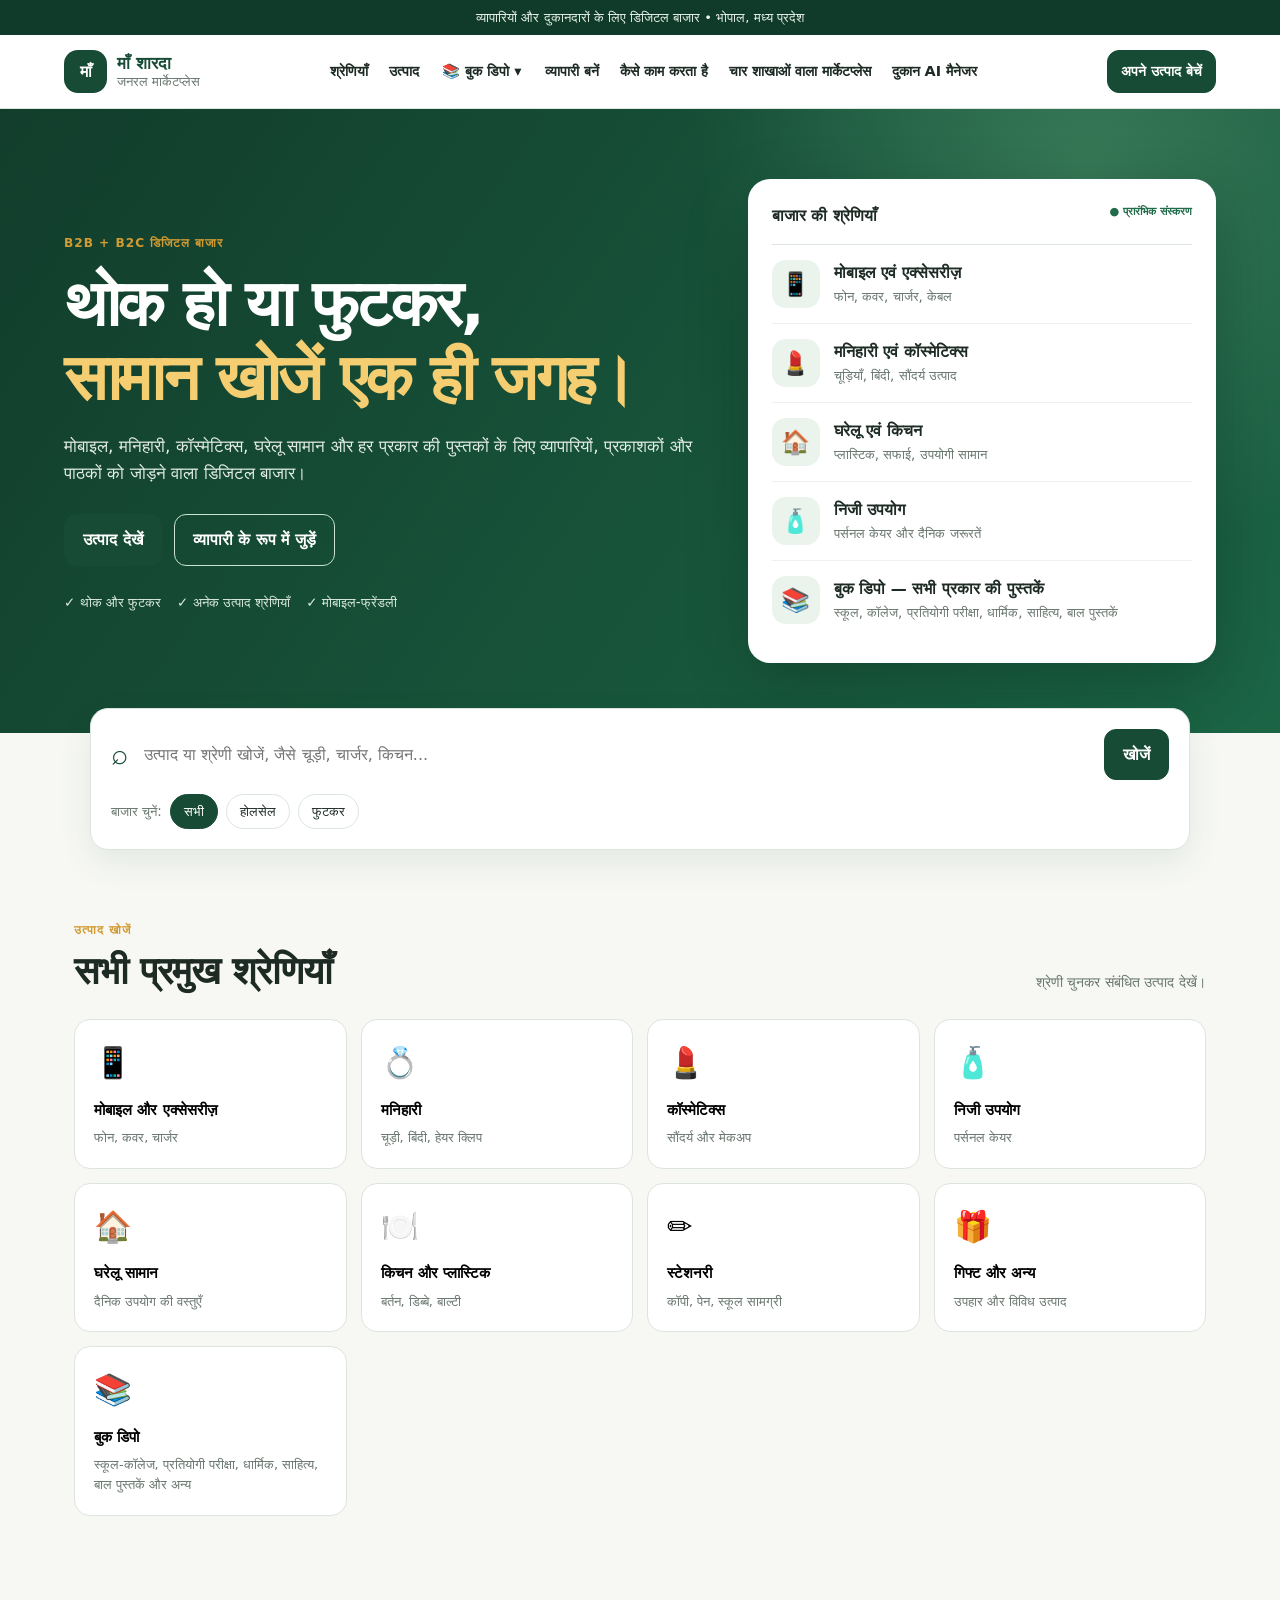
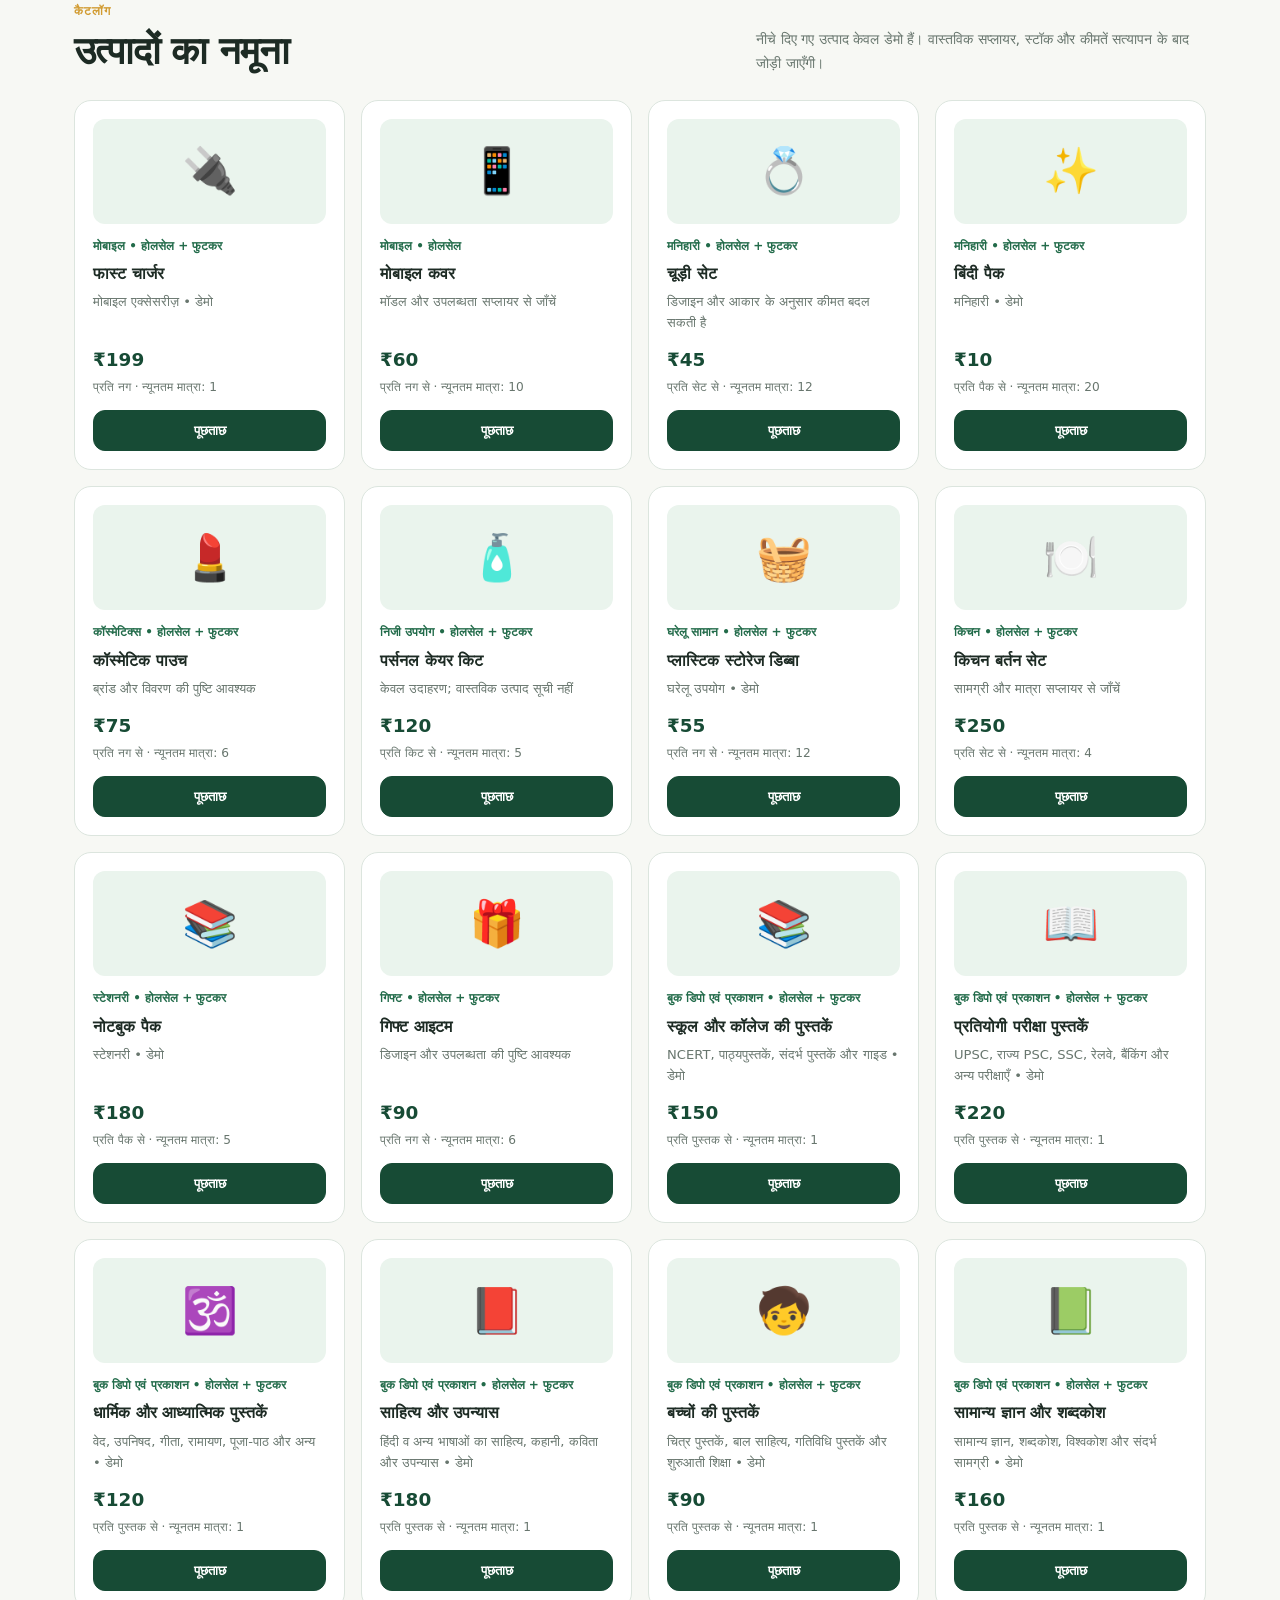
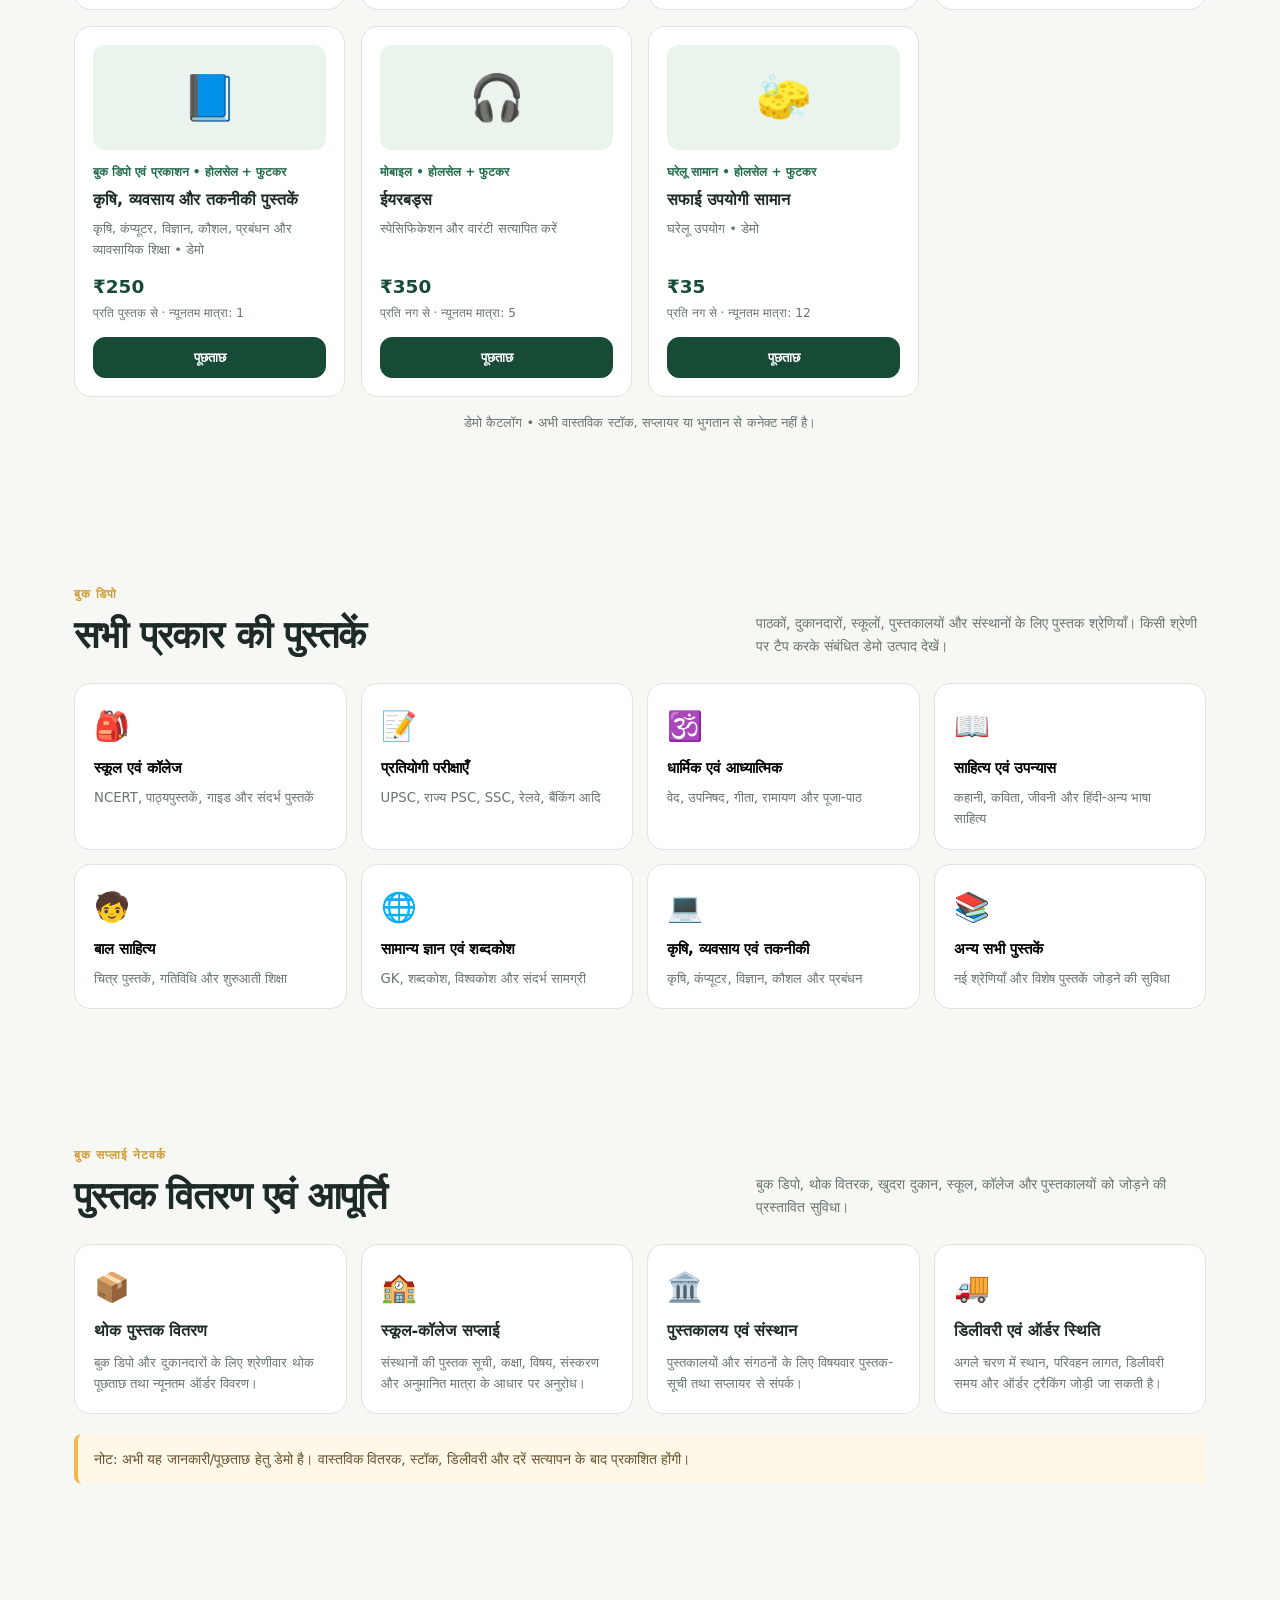
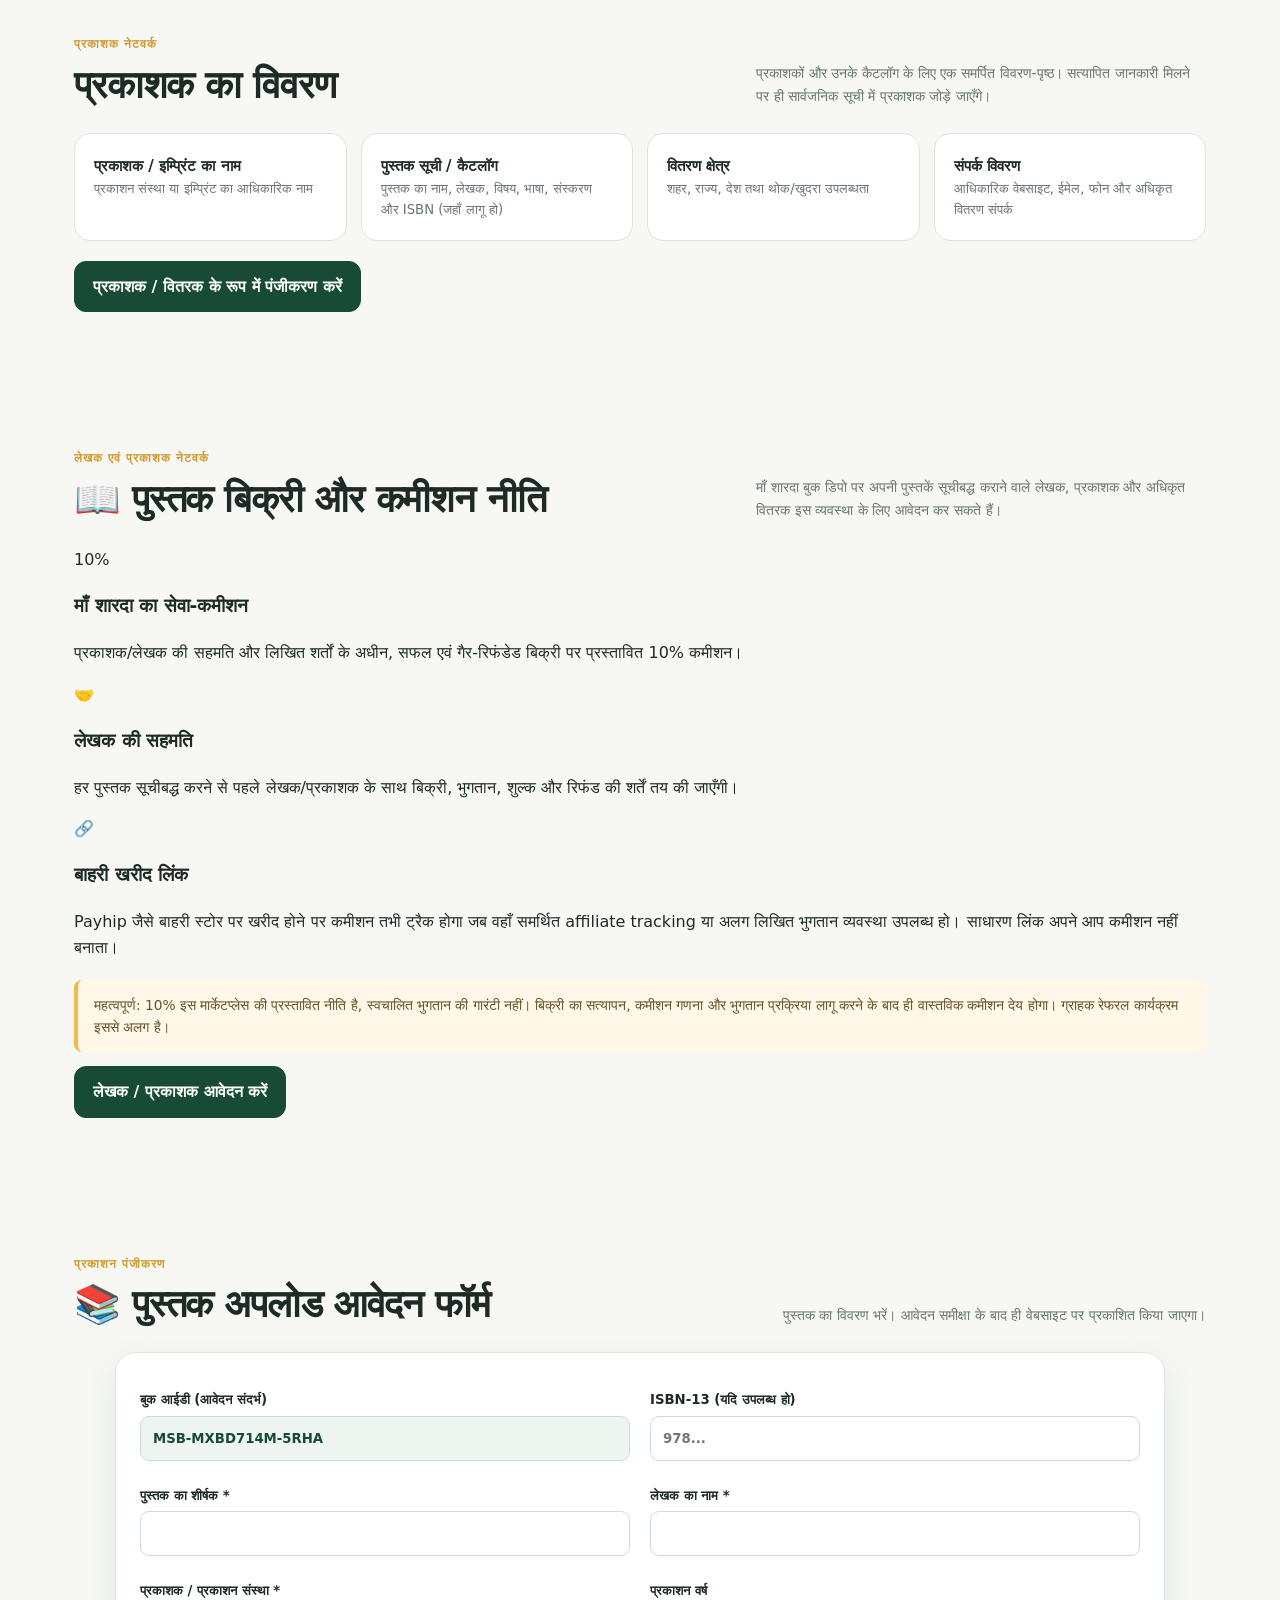
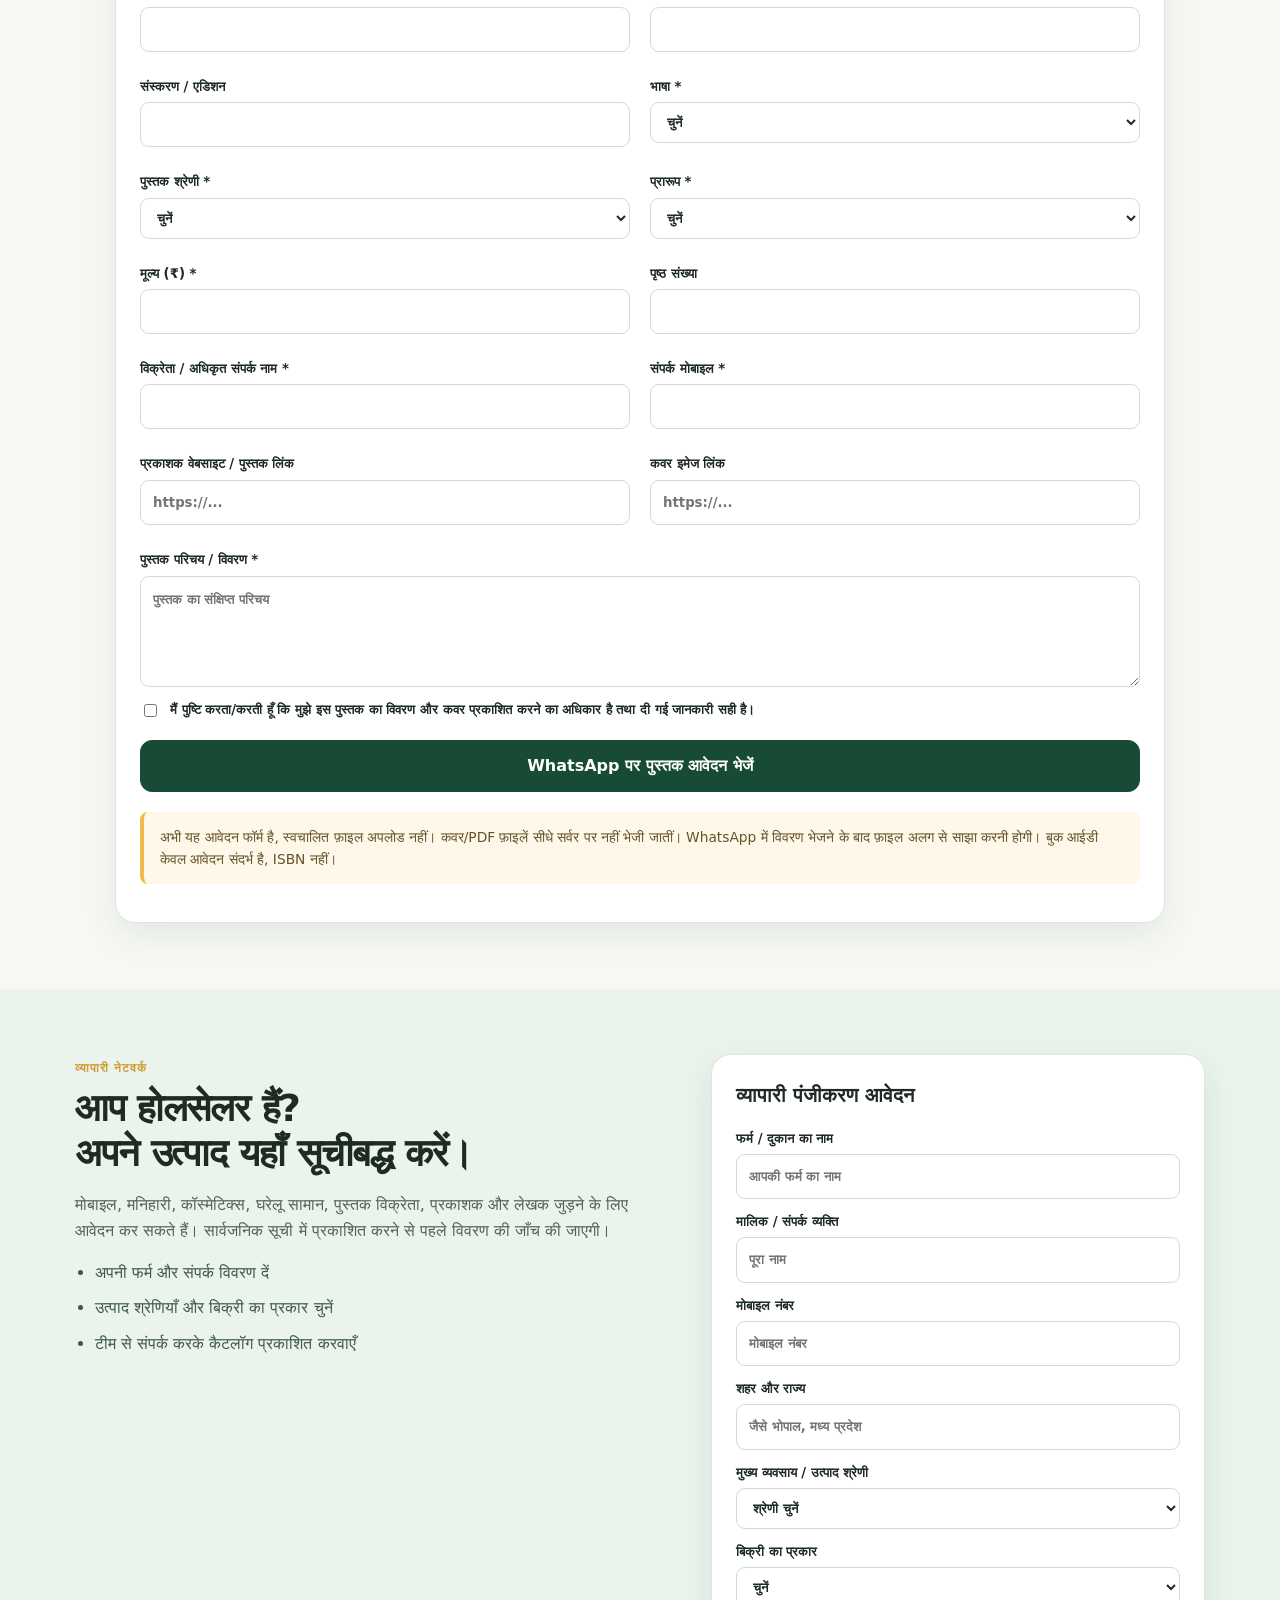
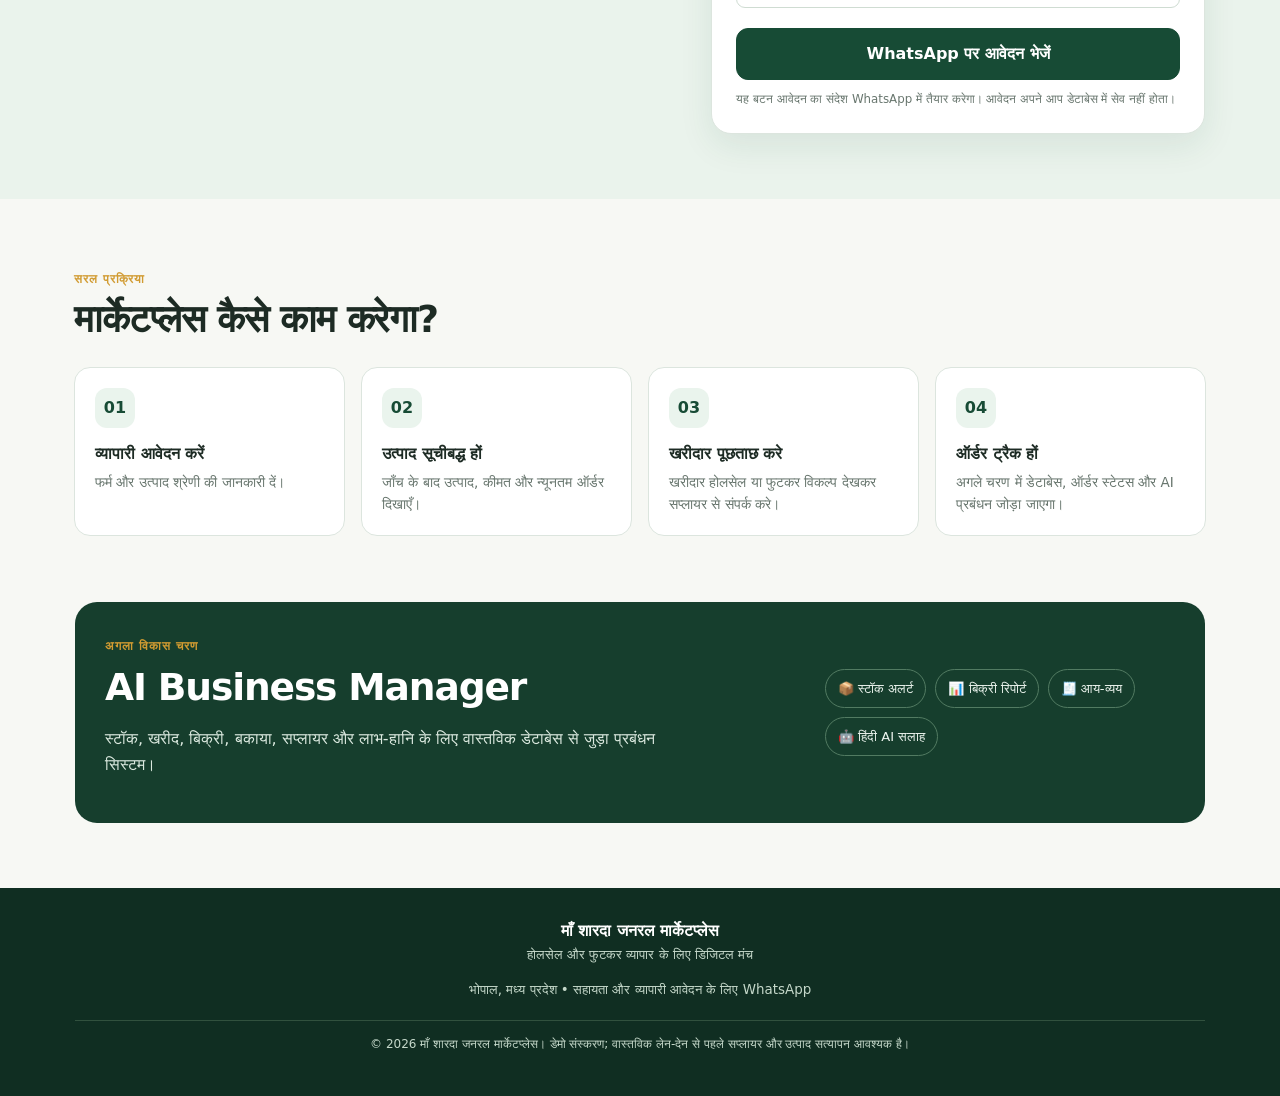
==== commit 8904ed07: "Add book commission policy and author publisher terms" ====
--- a/index.html
+++ b/index.html
@@ -136,6 +136,17 @@
       <a class="button" href="#sell">प्रकाशक / वितरक के रूप में पंजीकरण करें</a>
     </section>
 
+    <section id="commission-policy" class="section commission-policy-section">
+      <div class="section-heading"><div><span class="eyebrow">लेखक एवं प्रकाशक नेटवर्क</span><h2>📖 पुस्तक बिक्री और कमीशन नीति</h2></div><p>माँ शारदा बुक डिपो पर अपनी पुस्तकें सूचीबद्ध कराने वाले लेखक, प्रकाशक और अधिकृत वितरक इस व्यवस्था के लिए आवेदन कर सकते हैं।</p></div>
+      <div class="commission-policy-grid">
+        <article><span class="commission-rate">10%</span><h3>माँ शारदा का सेवा-कमीशन</h3><p>प्रकाशक/लेखक की सहमति और लिखित शर्तों के अधीन, सफल एवं गैर-रिफंडेड बिक्री पर प्रस्तावित 10% कमीशन।</p></article>
+        <article><span class="commission-icon">🤝</span><h3>लेखक की सहमति</h3><p>हर पुस्तक सूचीबद्ध करने से पहले लेखक/प्रकाशक के साथ बिक्री, भुगतान, शुल्क और रिफंड की शर्तें तय की जाएँगी।</p></article>
+        <article><span class="commission-icon">🔗</span><h3>बाहरी खरीद लिंक</h3><p>Payhip जैसे बाहरी स्टोर पर खरीद होने पर कमीशन तभी ट्रैक होगा जब वहाँ समर्थित affiliate tracking या अलग लिखित भुगतान व्यवस्था उपलब्ध हो। साधारण लिंक अपने आप कमीशन नहीं बनाता।</p></article>
+      </div>
+      <p class="book-note">महत्वपूर्ण: 10% इस मार्केटप्लेस की प्रस्तावित नीति है, स्वचालित भुगतान की गारंटी नहीं। बिक्री का सत्यापन, कमीशन गणना और भुगतान प्रक्रिया लागू करने के बाद ही वास्तविक कमीशन देय होगा। ग्राहक रेफरल कार्यक्रम इससे अलग है।</p>
+      <a class="button" href="#book-upload">लेखक / प्रकाशक आवेदन करें</a>
+    </section>
+
     <section id="book-upload" class="section">
       <div class="section-heading"><div><span class="eyebrow">प्रकाशन पंजीकरण</span><h2>📚 पुस्तक अपलोड आवेदन फॉर्म</h2></div><p>पुस्तक का विवरण भरें। आवेदन समीक्षा के बाद ही वेबसाइट पर प्रकाशित किया जाएगा।</p></div>
       <form id="bookUploadForm" class="seller-form book-upload-form">
--- a/css/style.css
+++ b/css/style.css
@@ -27,3 +27,5 @@
 .publishers-section>.button{margin-top:20px}
 @media(max-width:900px){.book-category-grid,.distribution-grid,.publisher-details-grid{grid-template-columns:repeat(2,minmax(0,1fr))}.nav-dropdown-menu{left:auto;right:0}}
 @media(max-width:520px){.book-category-grid,.distribution-grid,.publisher-details-grid{gap:10px}.book-tile,.distribution-grid article,.publisher-details-grid article{padding:13px}.book-tile b,.publisher-details-grid b{font-size:.84rem}.book-tile small,.distribution-grid p,.publisher-details-grid p{font-size:.75rem}.nav-dropdown-toggle{font-size:.8rem}}
+
+.book-upload-form{max-width:1050px;margin:auto}.book-form-grid{display:grid;grid-template-columns:repeat(2,minmax(0,1fr));gap:0 20px}.book-upload-form textarea{display:block;width:100%;margin-top:6px;padding:12px;border:1px solid #cfdcd2;border-radius:9px;font:inherit;resize:vertical}.book-consent{display:flex!important;align-items:flex-start;gap:10px}.book-consent input{width:auto!important;margin-top:5px!important}.book-upload-form input[readonly]{background:#eef4ef;color:#174b35;font-weight:700}@media(max-width:600px){.book-form-grid{grid-template-columns:1fr}}
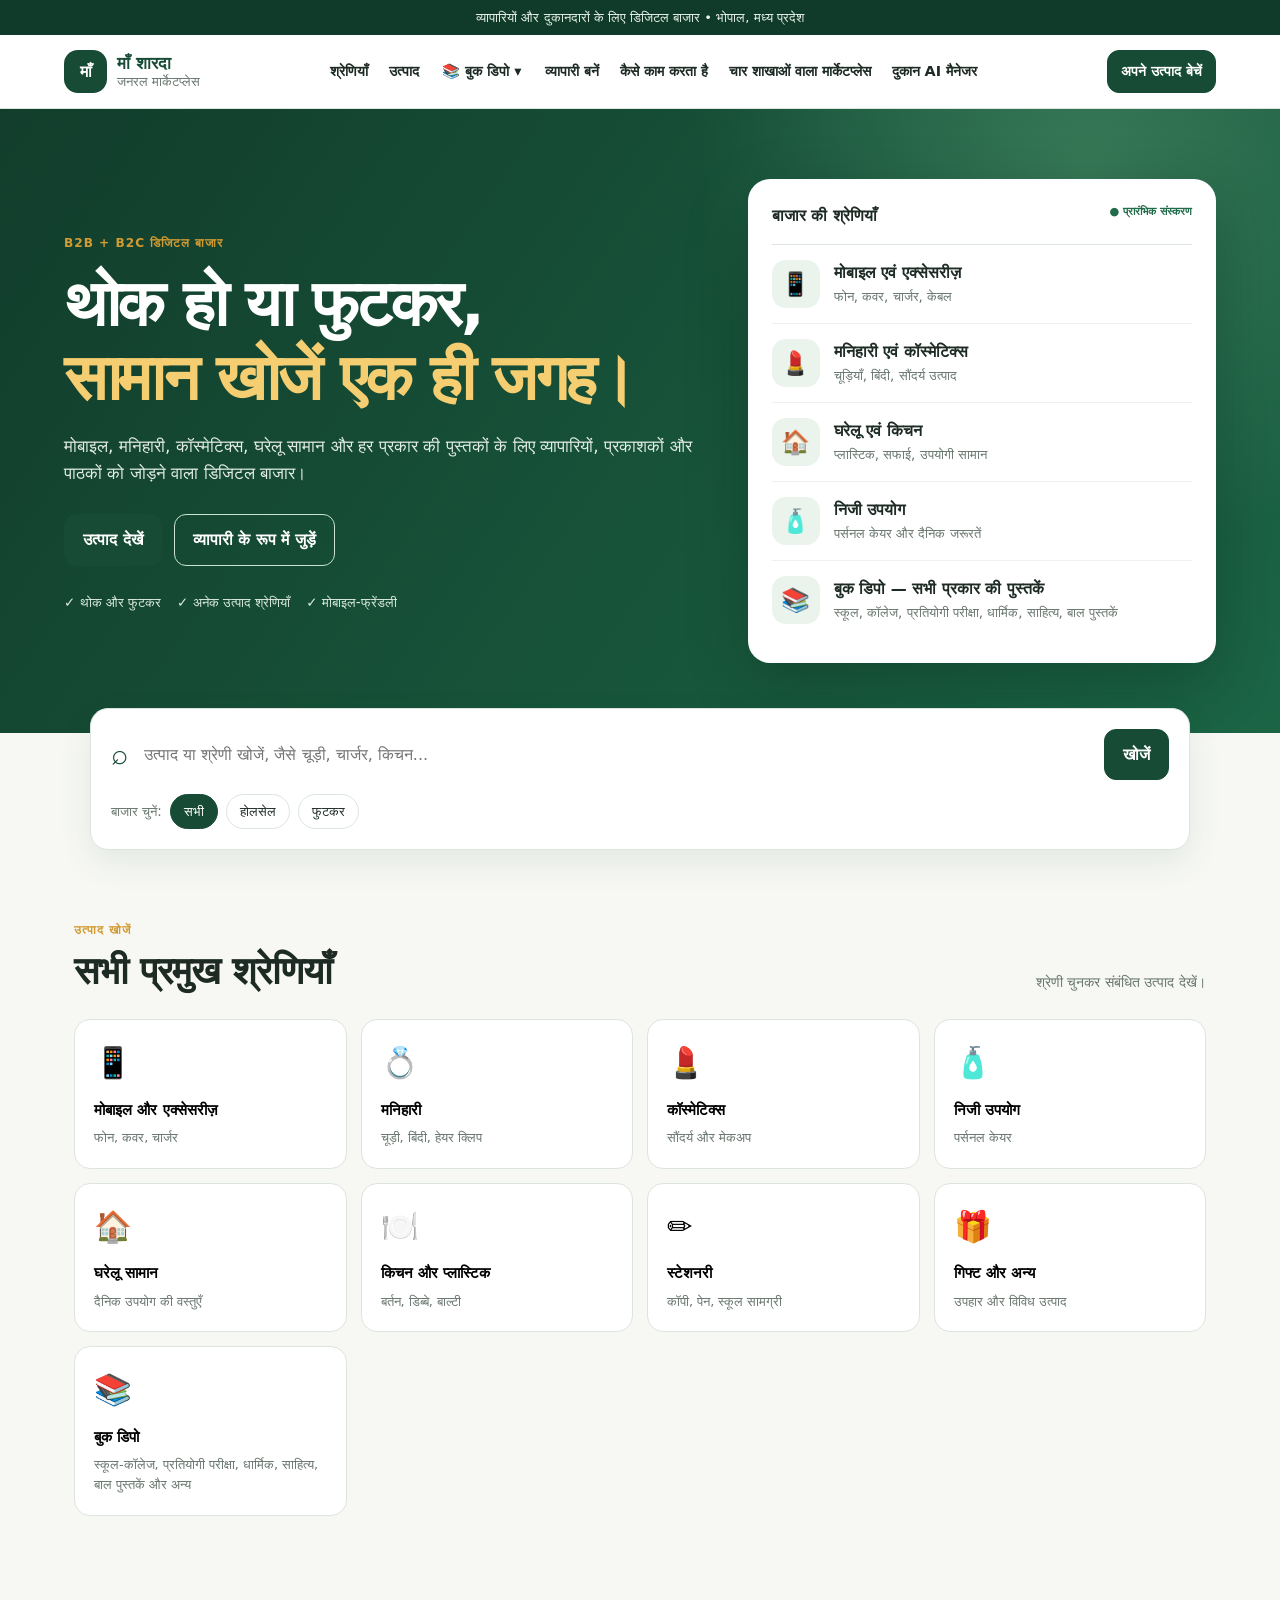
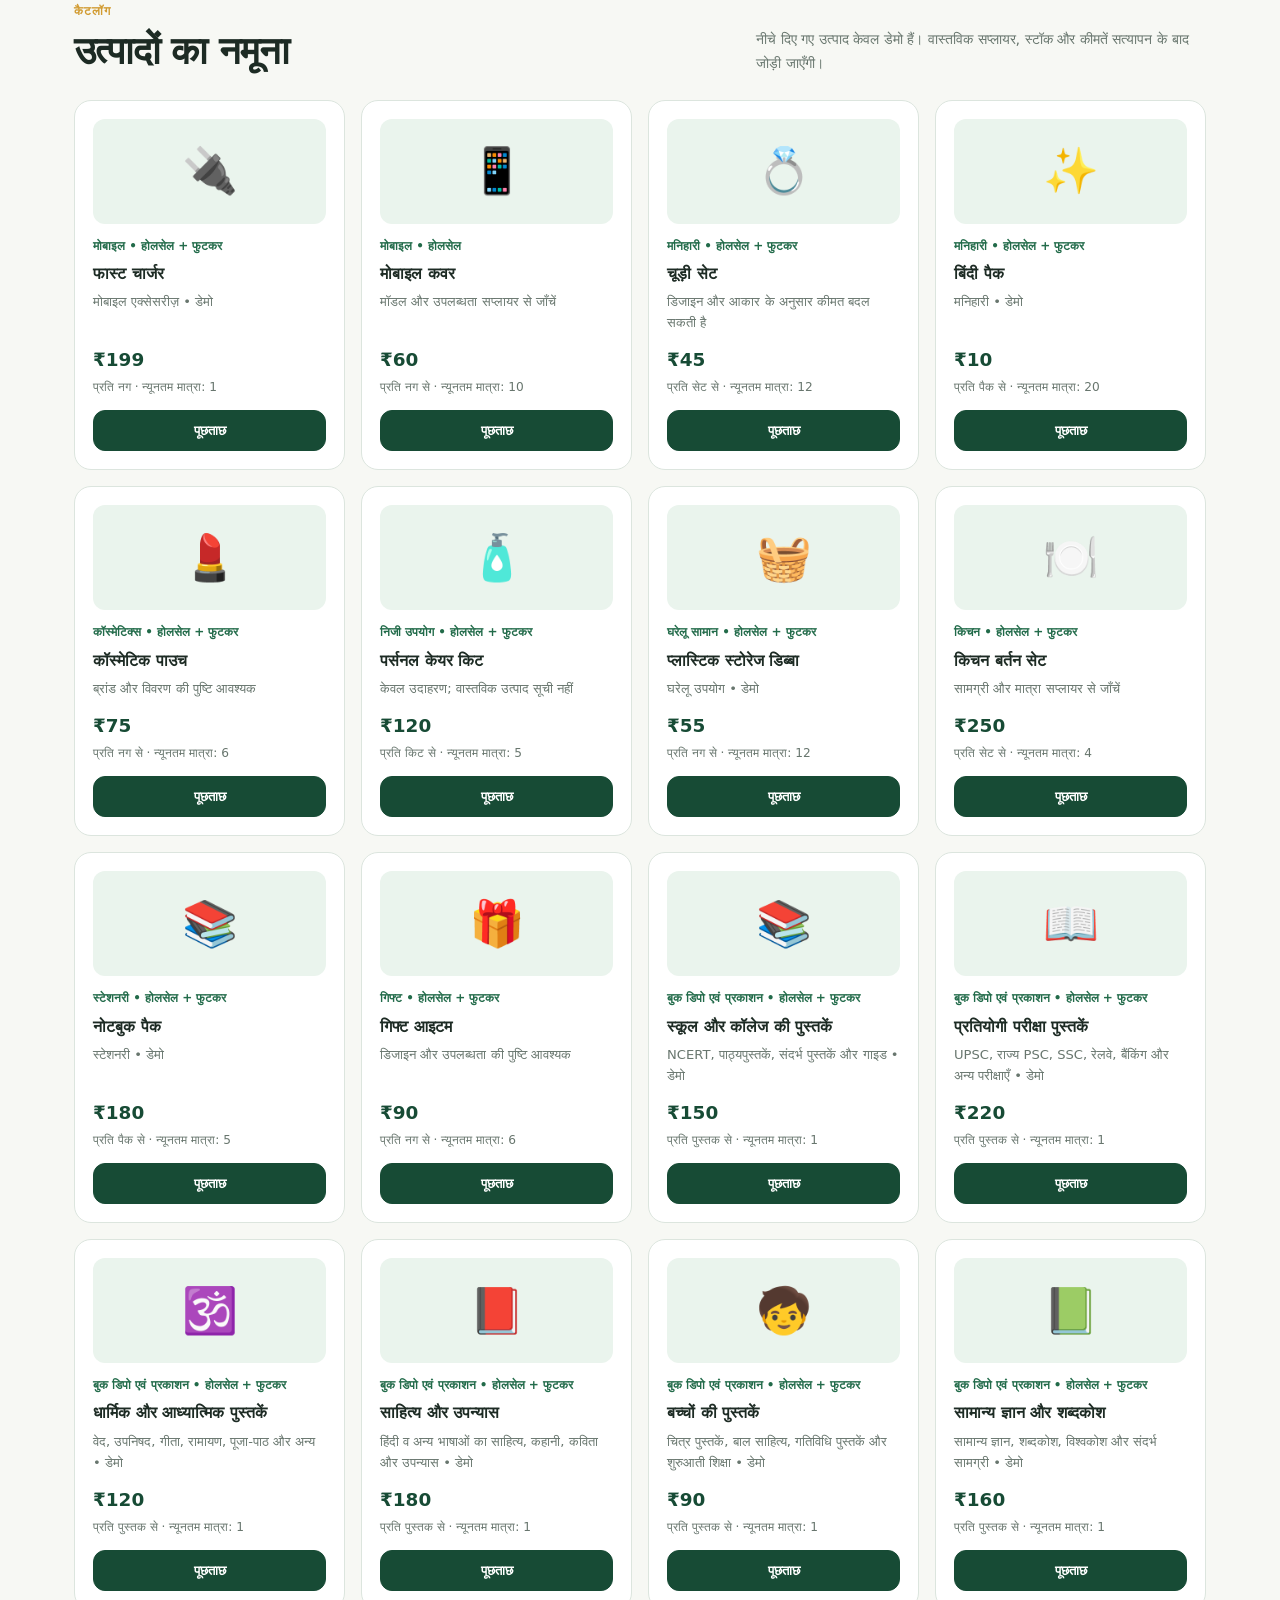
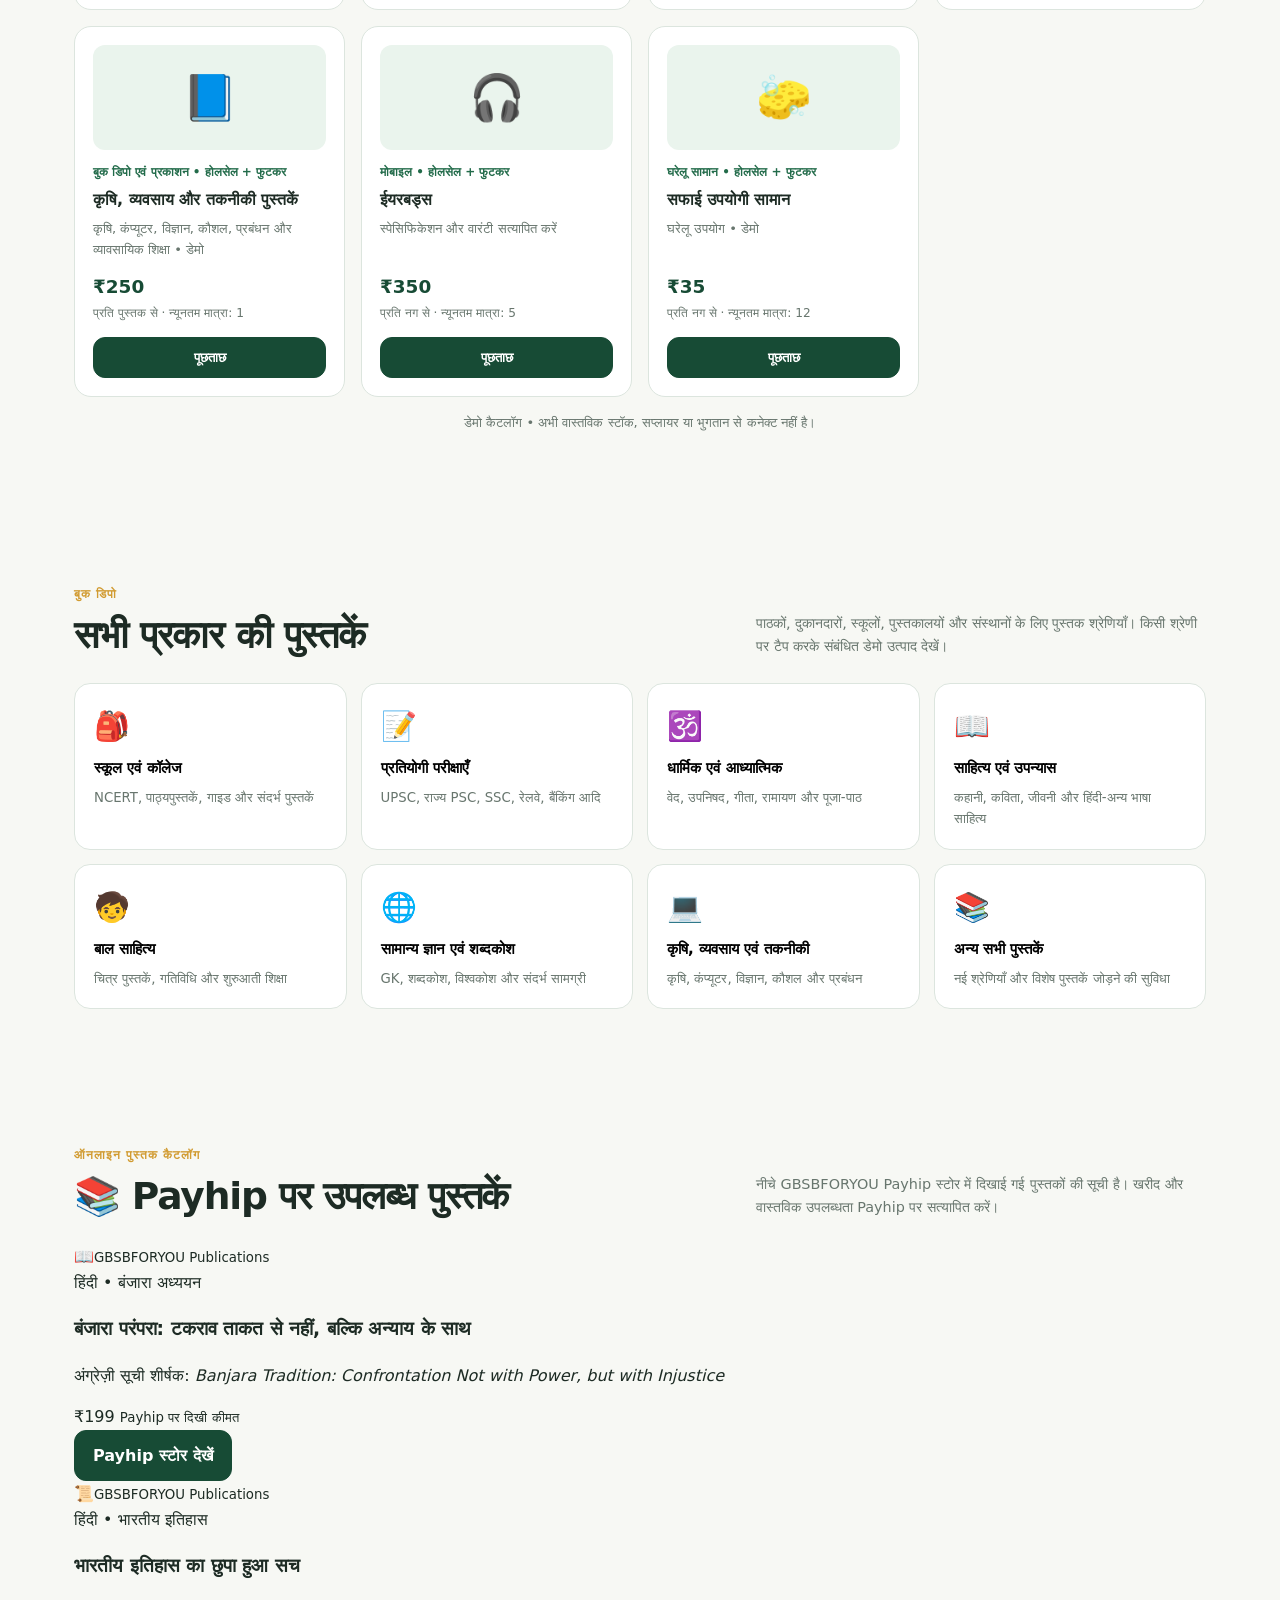
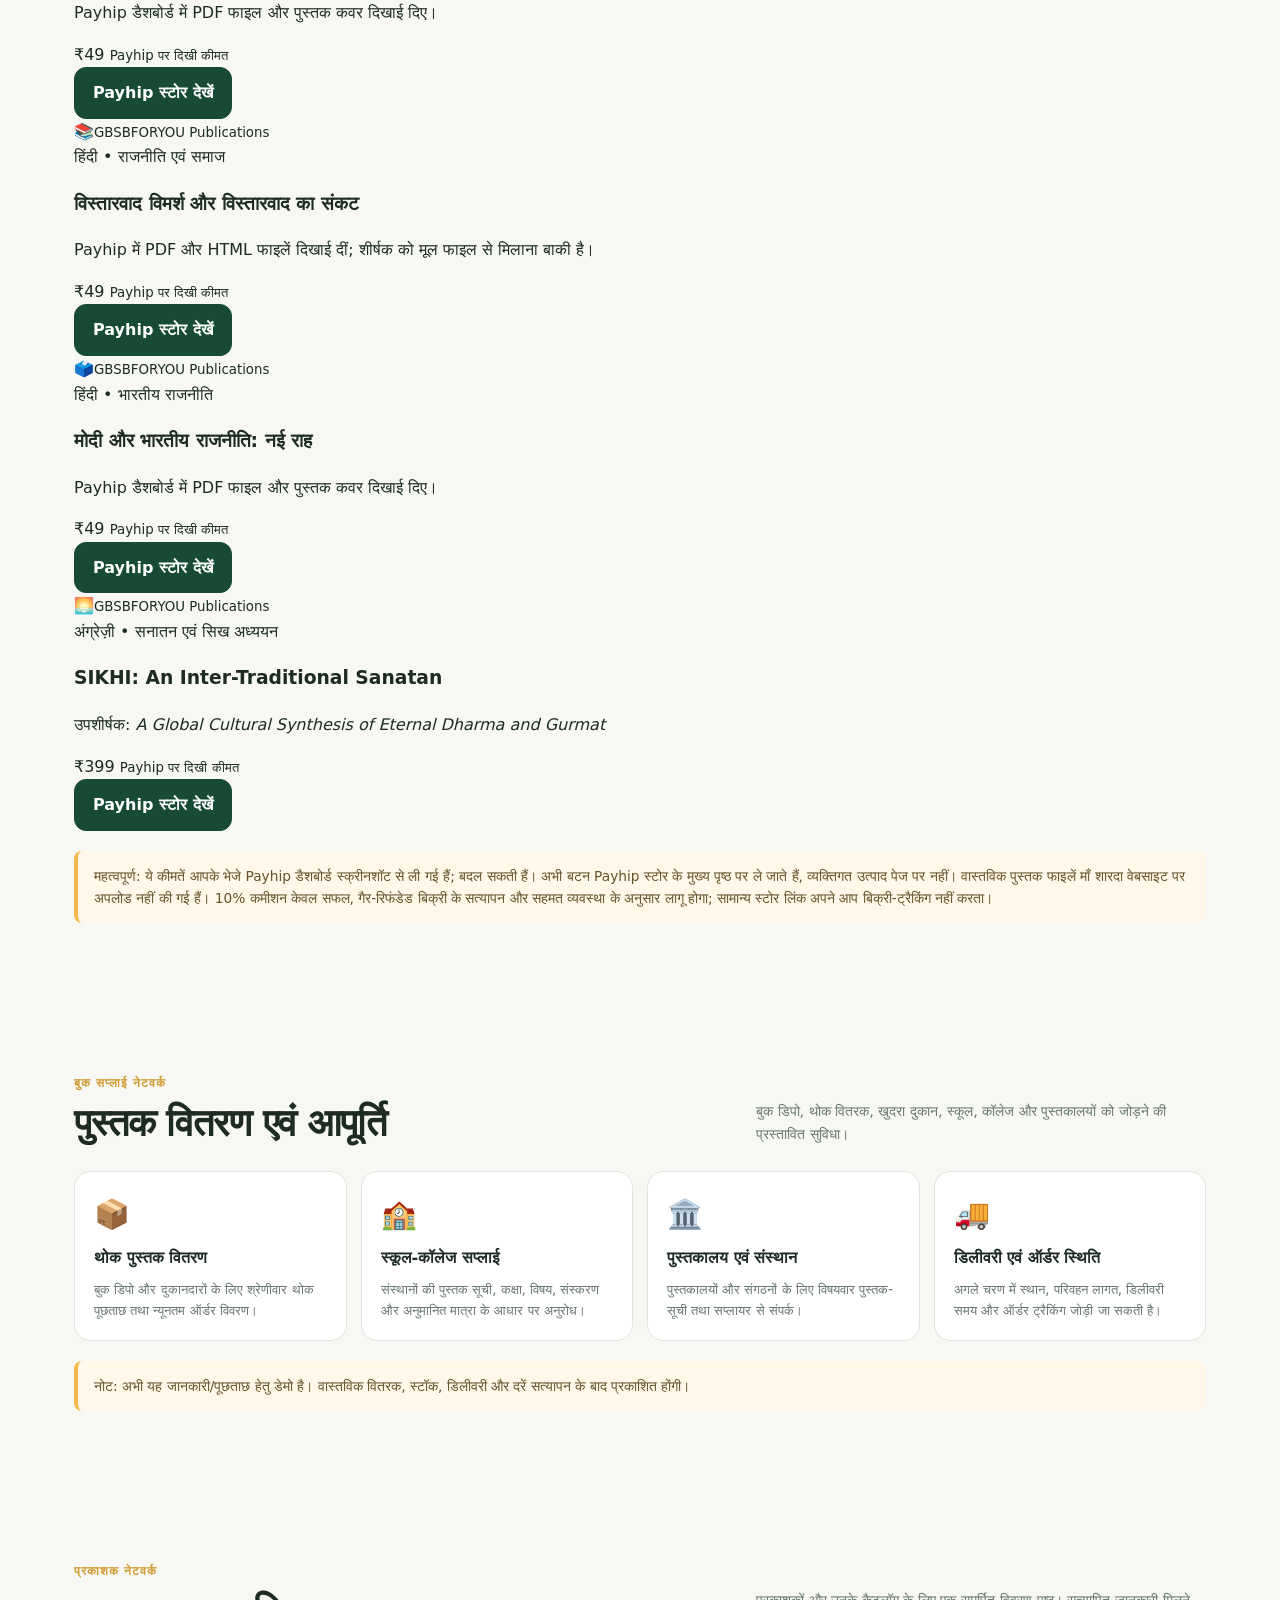
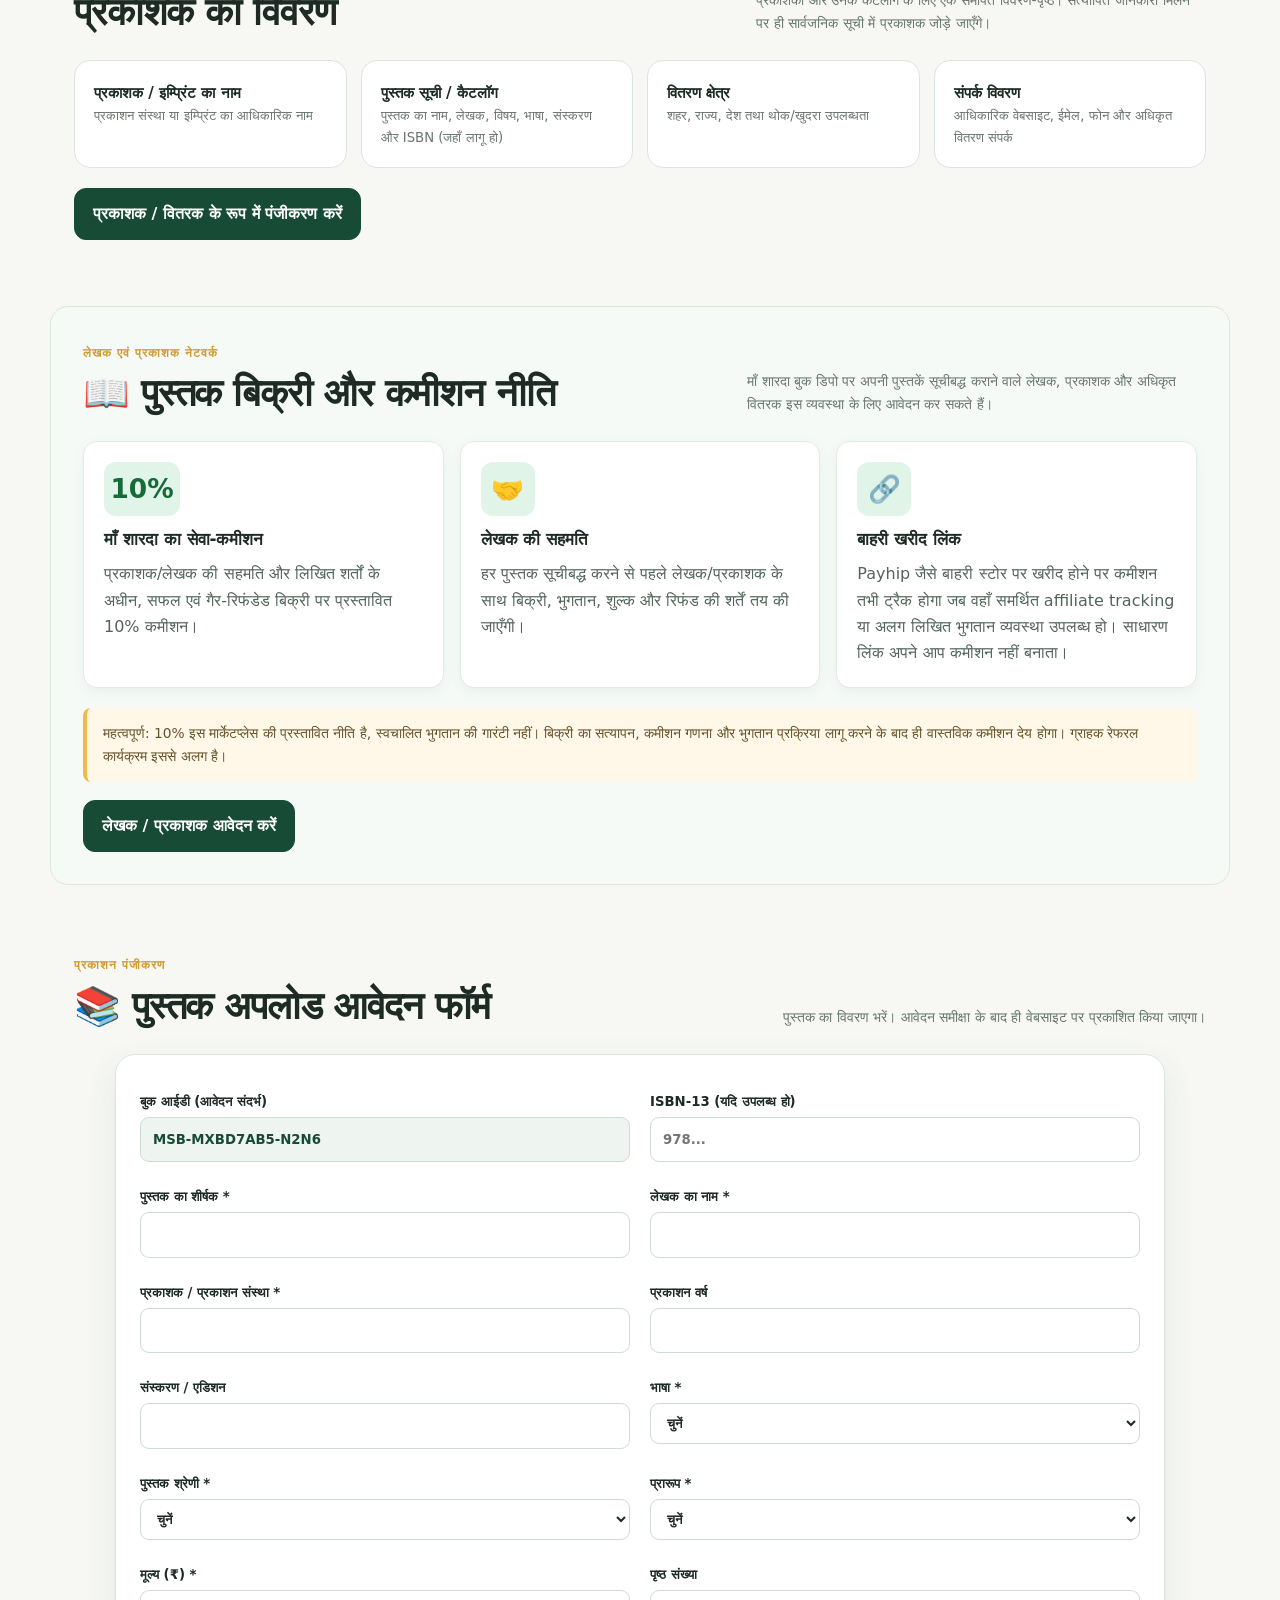
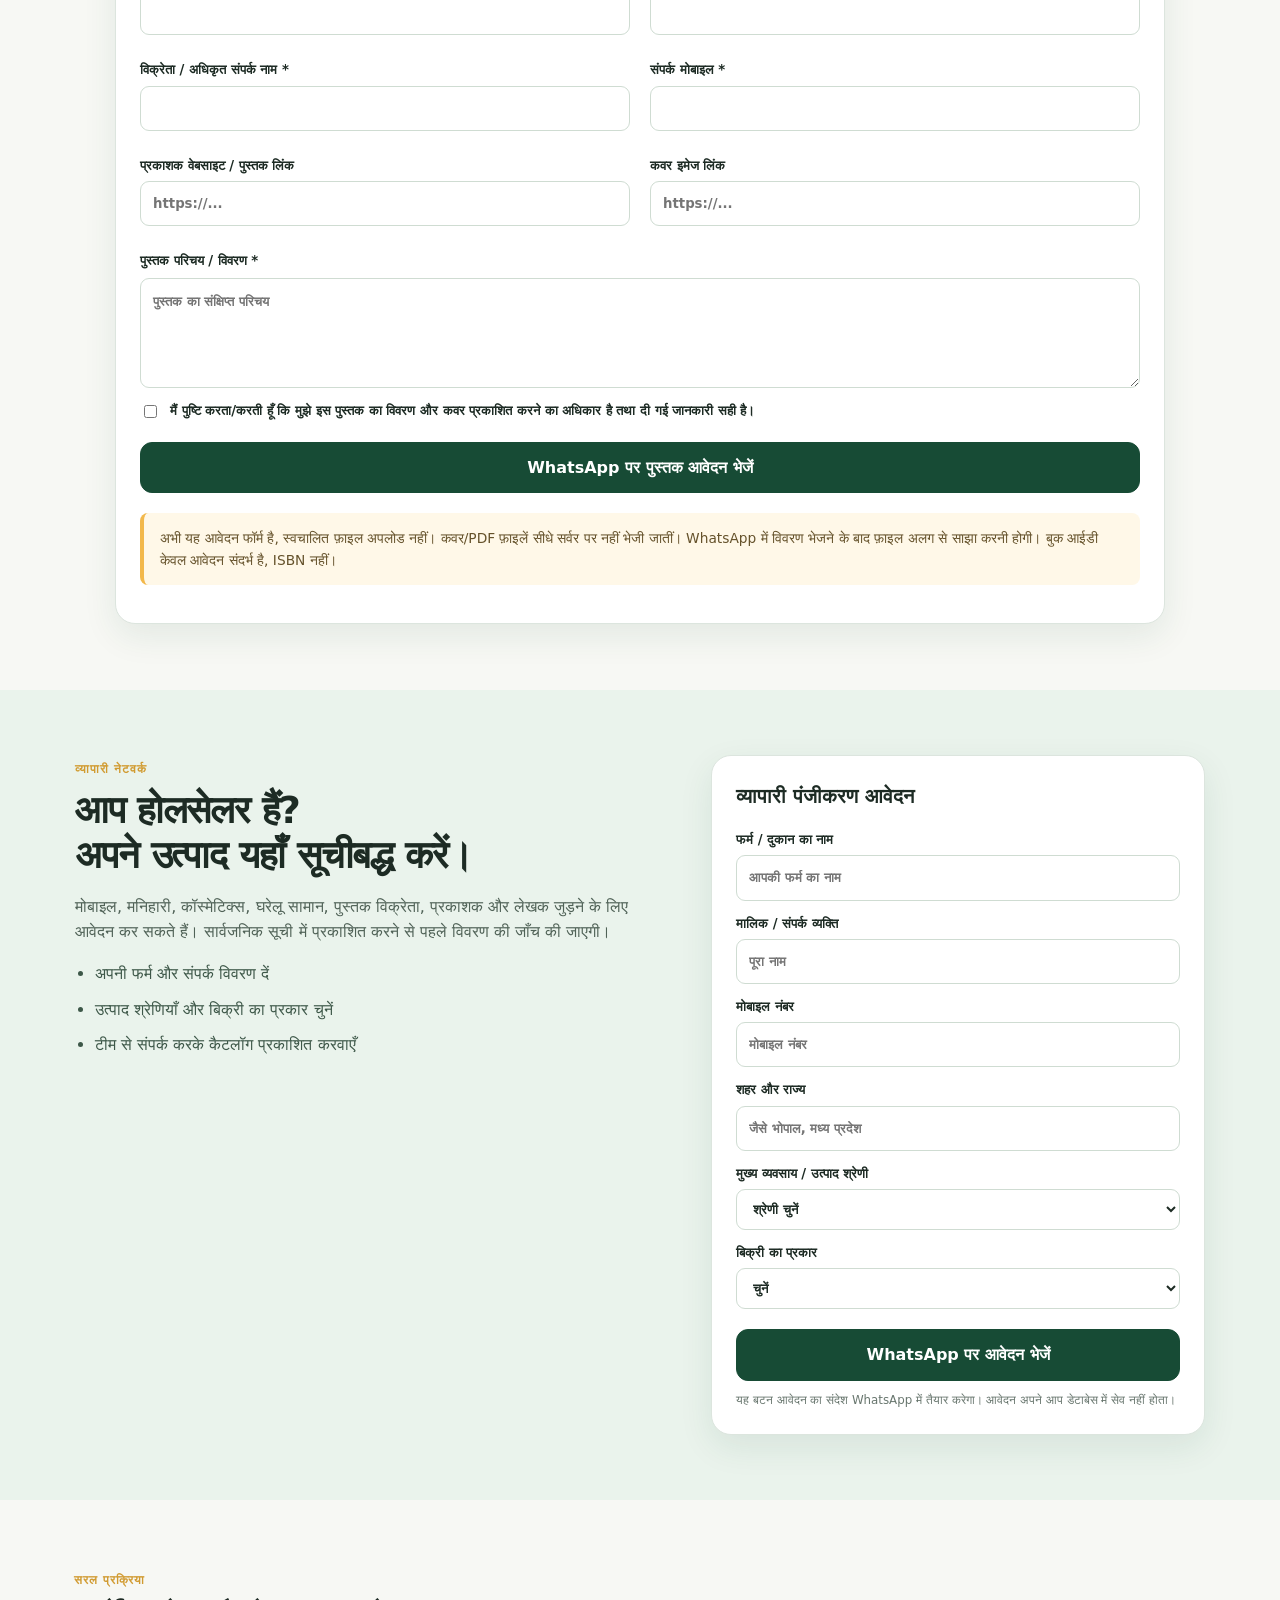
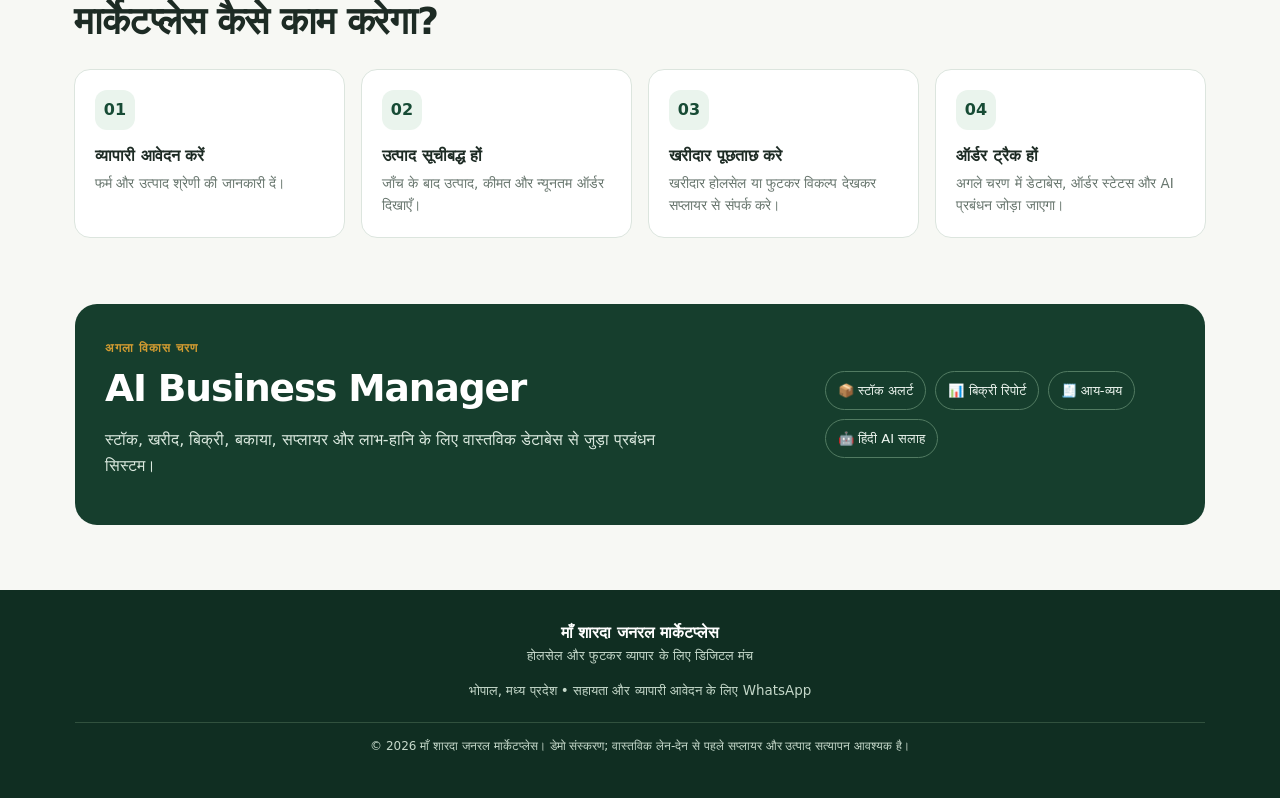
==== commit 4d37db14: "Add Payhip book list to Maa Sharda Book Depot" ====
--- a/index.html
+++ b/index.html
@@ -114,6 +114,56 @@
       </div>
     </section>
 
+    <section id="payhip-book-list" class="section payhip-book-list">
+      <div class="section-heading">
+        <div><span class="eyebrow">ऑनलाइन पुस्तक कैटलॉग</span><h2>📚 Payhip पर उपलब्ध पुस्तकें</h2></div>
+        <p>नीचे GBSBFORYOU Payhip स्टोर में दिखाई गई पुस्तकों की सूची है। खरीद और वास्तविक उपलब्धता Payhip पर सत्यापित करें।</p>
+      </div>
+      <div class="payhip-book-grid">
+        <article class="payhip-book-card">
+          <div class="payhip-book-cover">📖<small>GBSBFORYOU Publications</small></div>
+          <span class="book-language">हिंदी • बंजारा अध्ययन</span>
+          <h3>बंजारा परंपरा: टकराव ताकत से नहीं, बल्कि अन्याय के साथ</h3>
+          <p>अंग्रेज़ी सूची शीर्षक: <em>Banjara Tradition: Confrontation Not with Power, but with Injustice</em></p>
+          <div class="payhip-book-price">₹199 <small>Payhip पर दिखी कीमत</small></div>
+          <a class="button" href="https://payhip.com/GBSBFORYOU" target="_blank" rel="noopener noreferrer">Payhip स्टोर देखें</a>
+        </article>
+        <article class="payhip-book-card">
+          <div class="payhip-book-cover">📜<small>GBSBFORYOU Publications</small></div>
+          <span class="book-language">हिंदी • भारतीय इतिहास</span>
+          <h3>भारतीय इतिहास का छुपा हुआ सच</h3>
+          <p>Payhip डैशबोर्ड में PDF फाइल और पुस्तक कवर दिखाई दिए।</p>
+          <div class="payhip-book-price">₹49 <small>Payhip पर दिखी कीमत</small></div>
+          <a class="button" href="https://payhip.com/GBSBFORYOU" target="_blank" rel="noopener noreferrer">Payhip स्टोर देखें</a>
+        </article>
+        <article class="payhip-book-card">
+          <div class="payhip-book-cover">📚<small>GBSBFORYOU Publications</small></div>
+          <span class="book-language">हिंदी • राजनीति एवं समाज</span>
+          <h3>विस्तारवाद विमर्श और विस्तारवाद का संकट</h3>
+          <p>Payhip में PDF और HTML फाइलें दिखाई दीं; शीर्षक को मूल फाइल से मिलाना बाकी है।</p>
+          <div class="payhip-book-price">₹49 <small>Payhip पर दिखी कीमत</small></div>
+          <a class="button" href="https://payhip.com/GBSBFORYOU" target="_blank" rel="noopener noreferrer">Payhip स्टोर देखें</a>
+        </article>
+        <article class="payhip-book-card">
+          <div class="payhip-book-cover">🗳️<small>GBSBFORYOU Publications</small></div>
+          <span class="book-language">हिंदी • भारतीय राजनीति</span>
+          <h3>मोदी और भारतीय राजनीति: नई राह</h3>
+          <p>Payhip डैशबोर्ड में PDF फाइल और पुस्तक कवर दिखाई दिए।</p>
+          <div class="payhip-book-price">₹49 <small>Payhip पर दिखी कीमत</small></div>
+          <a class="button" href="https://payhip.com/GBSBFORYOU" target="_blank" rel="noopener noreferrer">Payhip स्टोर देखें</a>
+        </article>
+        <article class="payhip-book-card">
+          <div class="payhip-book-cover">🌅<small>GBSBFORYOU Publications</small></div>
+          <span class="book-language">अंग्रेज़ी • सनातन एवं सिख अध्ययन</span>
+          <h3>SIKHI: An Inter-Traditional Sanatan</h3>
+          <p>उपशीर्षक: <em>A Global Cultural Synthesis of Eternal Dharma and Gurmat</em></p>
+          <div class="payhip-book-price">₹399 <small>Payhip पर दिखी कीमत</small></div>
+          <a class="button" href="https://payhip.com/GBSBFORYOU" target="_blank" rel="noopener noreferrer">Payhip स्टोर देखें</a>
+        </article>
+      </div>
+      <p class="book-note">महत्वपूर्ण: ये कीमतें आपके भेजे Payhip डैशबोर्ड स्क्रीनशॉट से ली गई हैं; बदल सकती हैं। अभी बटन Payhip स्टोर के मुख्य पृष्ठ पर ले जाते हैं, व्यक्तिगत उत्पाद पेज पर नहीं। वास्तविक पुस्तक फाइलें माँ शारदा वेबसाइट पर अपलोड नहीं की गई हैं। 10% कमीशन केवल सफल, गैर-रिफंडेड बिक्री के सत्यापन और सहमत व्यवस्था के अनुसार लागू होगा; सामान्य स्टोर लिंक अपने आप बिक्री-ट्रैकिंग नहीं करता।</p>
+    </section>
+
     <section id="book-distribution" class="section book-distribution">
       <div class="section-heading"><div><span class="eyebrow">बुक सप्लाई नेटवर्क</span><h2>पुस्तक वितरण एवं आपूर्ति</h2></div><p>बुक डिपो, थोक वितरक, खुदरा दुकान, स्कूल, कॉलेज और पुस्तकालयों को जोड़ने की प्रस्तावित सुविधा।</p></div>
       <div class="distribution-grid">
--- a/css/style.css
+++ b/css/style.css
@@ -29,3 +29,14 @@
 @media(max-width:520px){.book-category-grid,.distribution-grid,.publisher-details-grid{gap:10px}.book-tile,.distribution-grid article,.publisher-details-grid article{padding:13px}.book-tile b,.publisher-details-grid b{font-size:.84rem}.book-tile small,.distribution-grid p,.publisher-details-grid p{font-size:.75rem}.nav-dropdown-toggle{font-size:.8rem}}
 
 .book-upload-form{max-width:1050px;margin:auto}.book-form-grid{display:grid;grid-template-columns:repeat(2,minmax(0,1fr));gap:0 20px}.book-upload-form textarea{display:block;width:100%;margin-top:6px;padding:12px;border:1px solid #cfdcd2;border-radius:9px;font:inherit;resize:vertical}.book-consent{display:flex!important;align-items:flex-start;gap:10px}.book-consent input{width:auto!important;margin-top:5px!important}.book-upload-form input[readonly]{background:#eef4ef;color:#174b35;font-weight:700}@media(max-width:600px){.book-form-grid{grid-template-columns:1fr}}
+
+/* Book Depot commission policy */
+.commission-policy-section{background:#f5faf6;border:1px solid #d9e9dd;border-radius:18px;padding:clamp(18px,3vw,32px)}
+.commission-policy-grid{display:grid;grid-template-columns:repeat(3,minmax(0,1fr));gap:16px;margin:20px 0}
+.commission-policy-grid article{background:#fff;border:1px solid #e0ebe3;border-radius:14px;padding:20px;box-shadow:0 4px 14px rgba(20,70,40,.05)}
+.commission-policy-grid h3{margin:10px 0 8px;font-size:1.05rem}
+.commission-policy-grid p{margin:0;color:#52645a;line-height:1.65}
+.commission-rate{display:inline-flex;align-items:center;justify-content:center;min-width:76px;height:54px;border-radius:12px;background:#e0f4e7;color:#176b3a;font-size:1.65rem;font-weight:800}
+.commission-icon{display:inline-flex;align-items:center;justify-content:center;width:54px;height:54px;border-radius:12px;background:#e0f4e7;font-size:1.65rem}
+.commission-policy-section>.book-note{line-height:1.7;margin:18px 0}
+@media(max-width:700px){.commission-policy-grid{grid-template-columns:1fr}.commission-policy-grid article{padding:16px}}
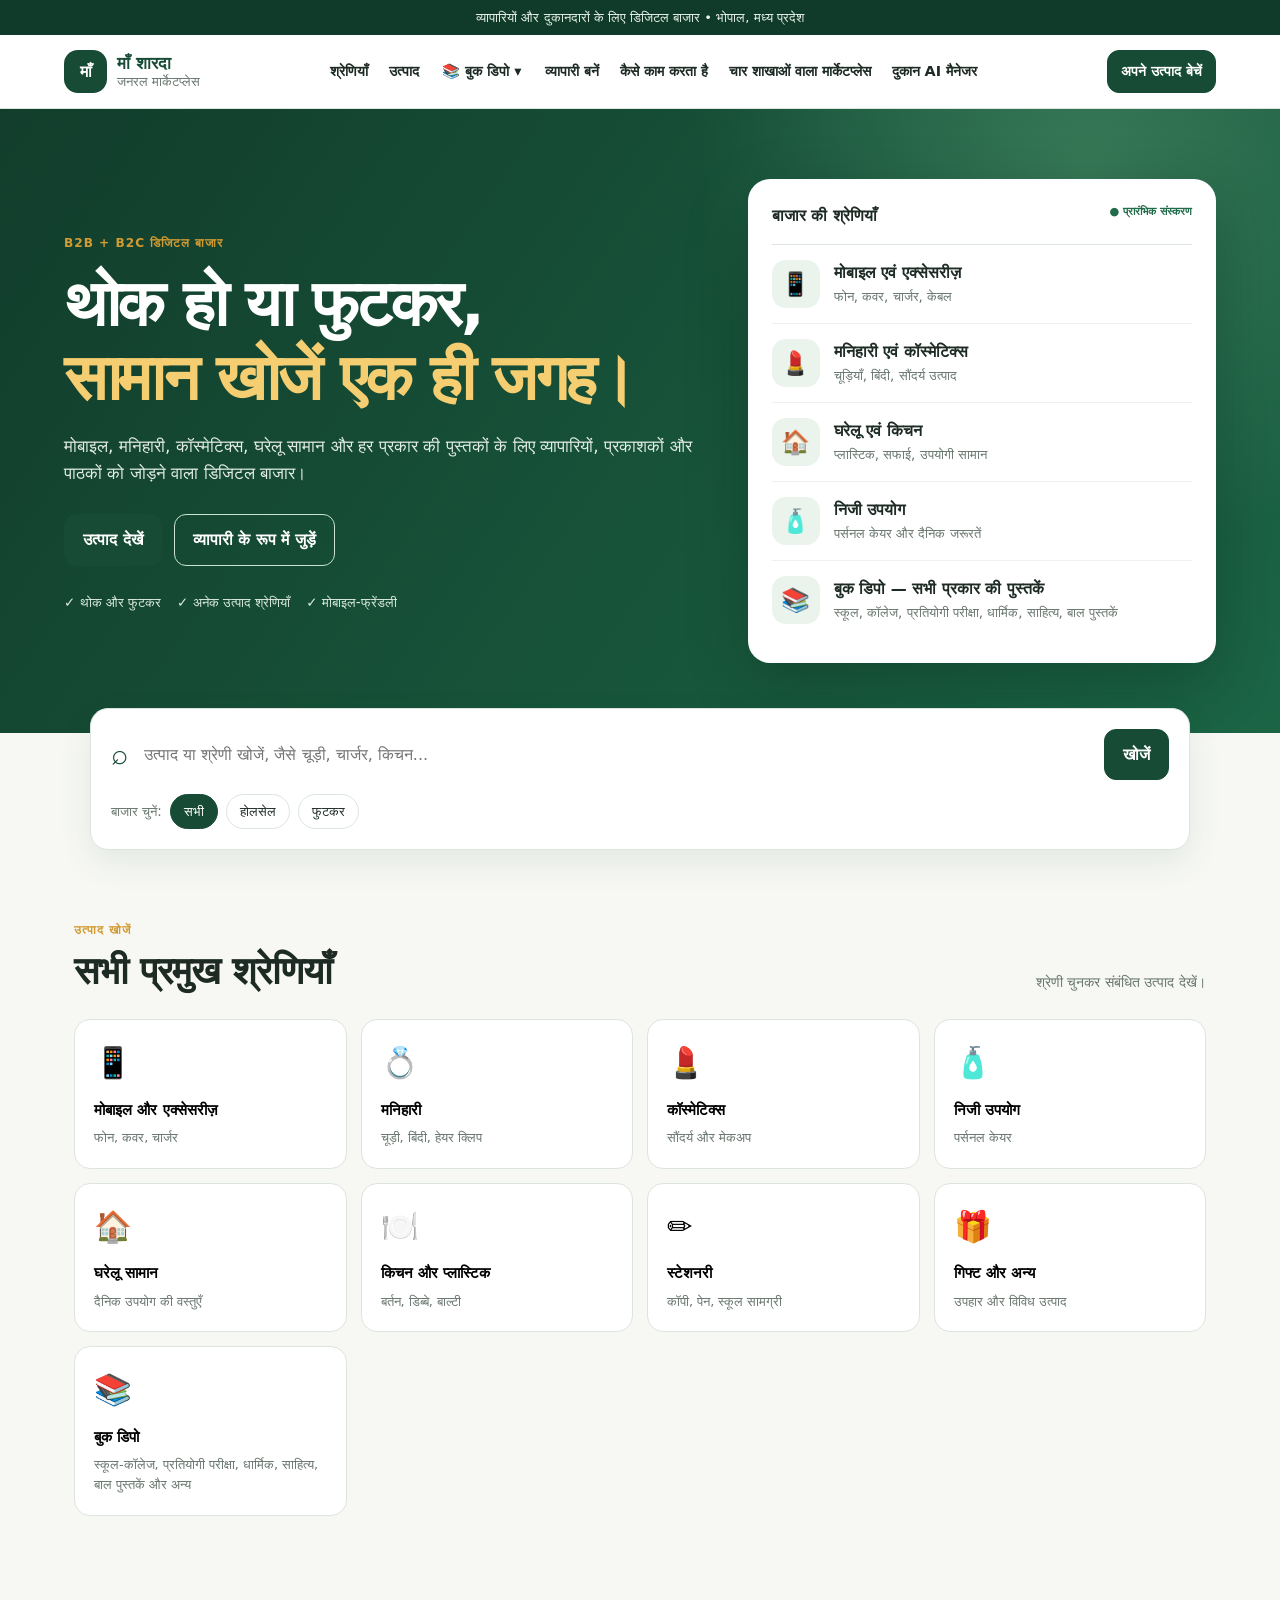
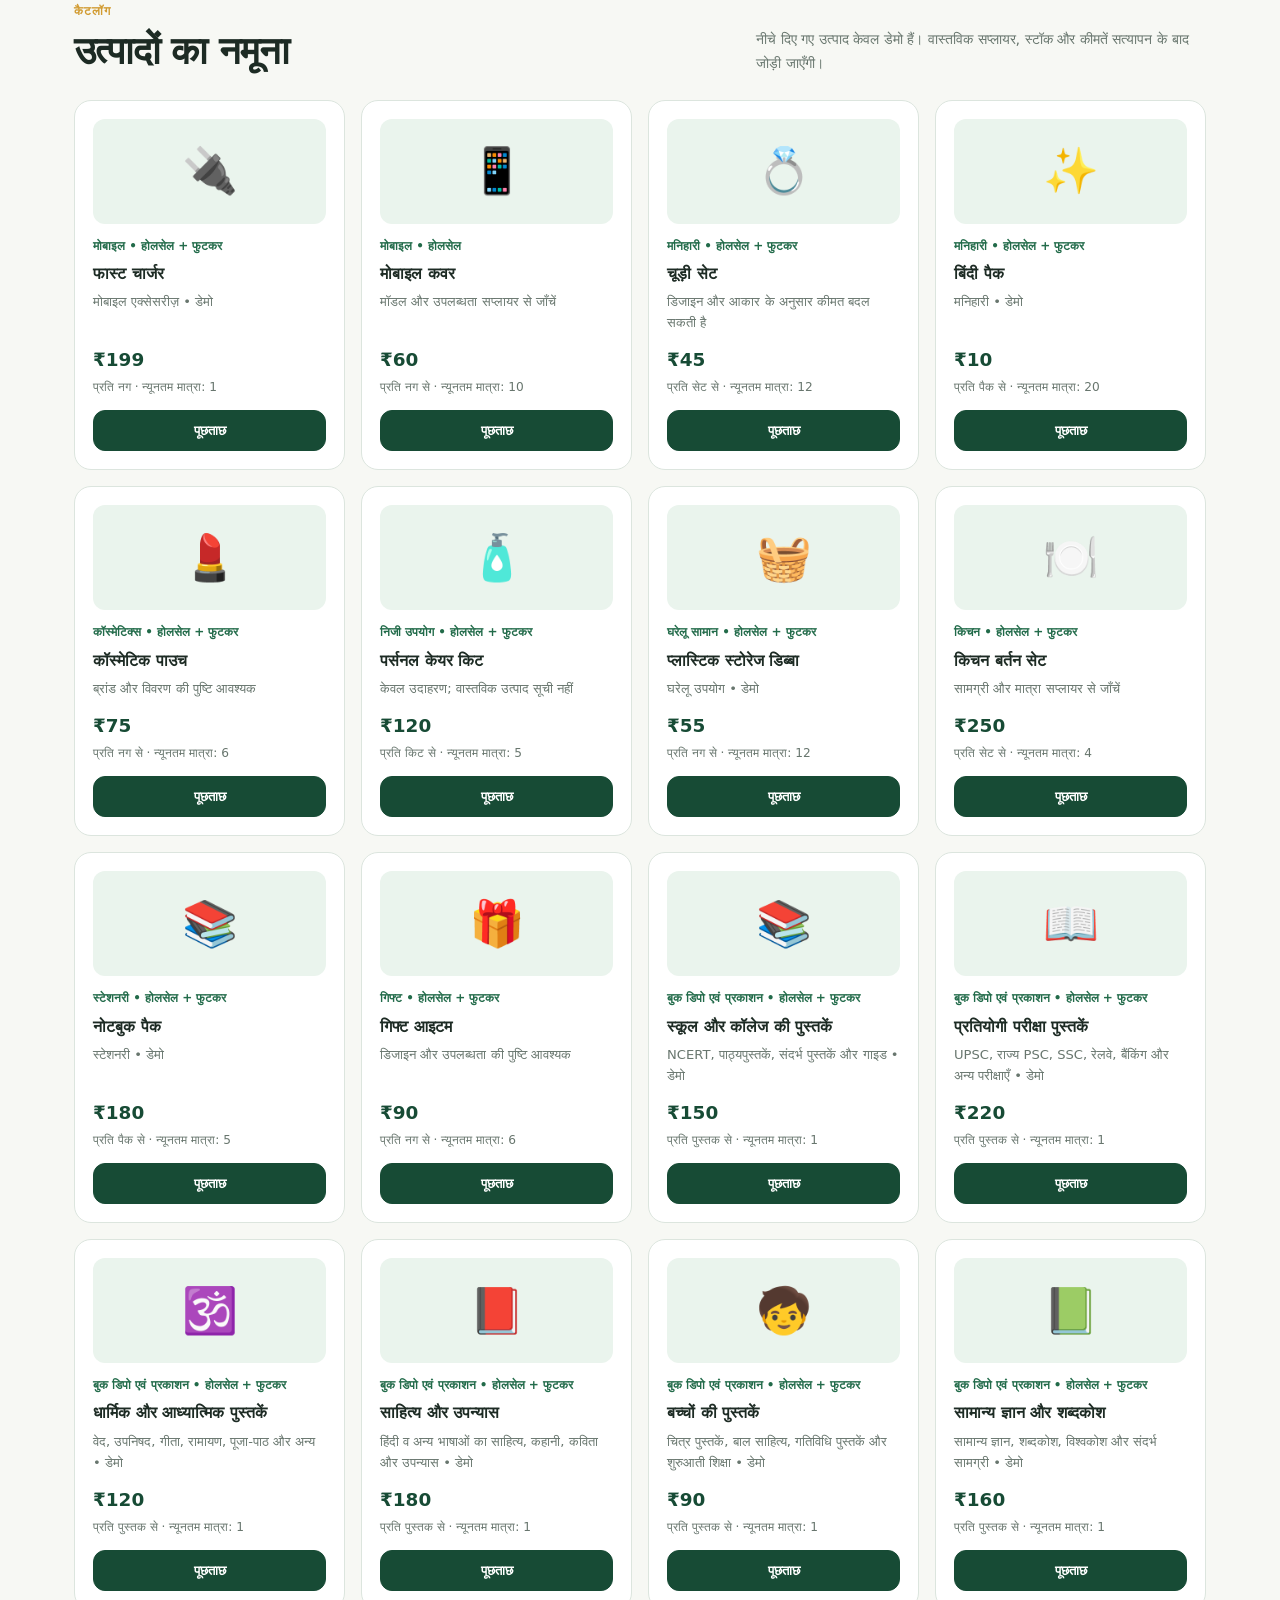
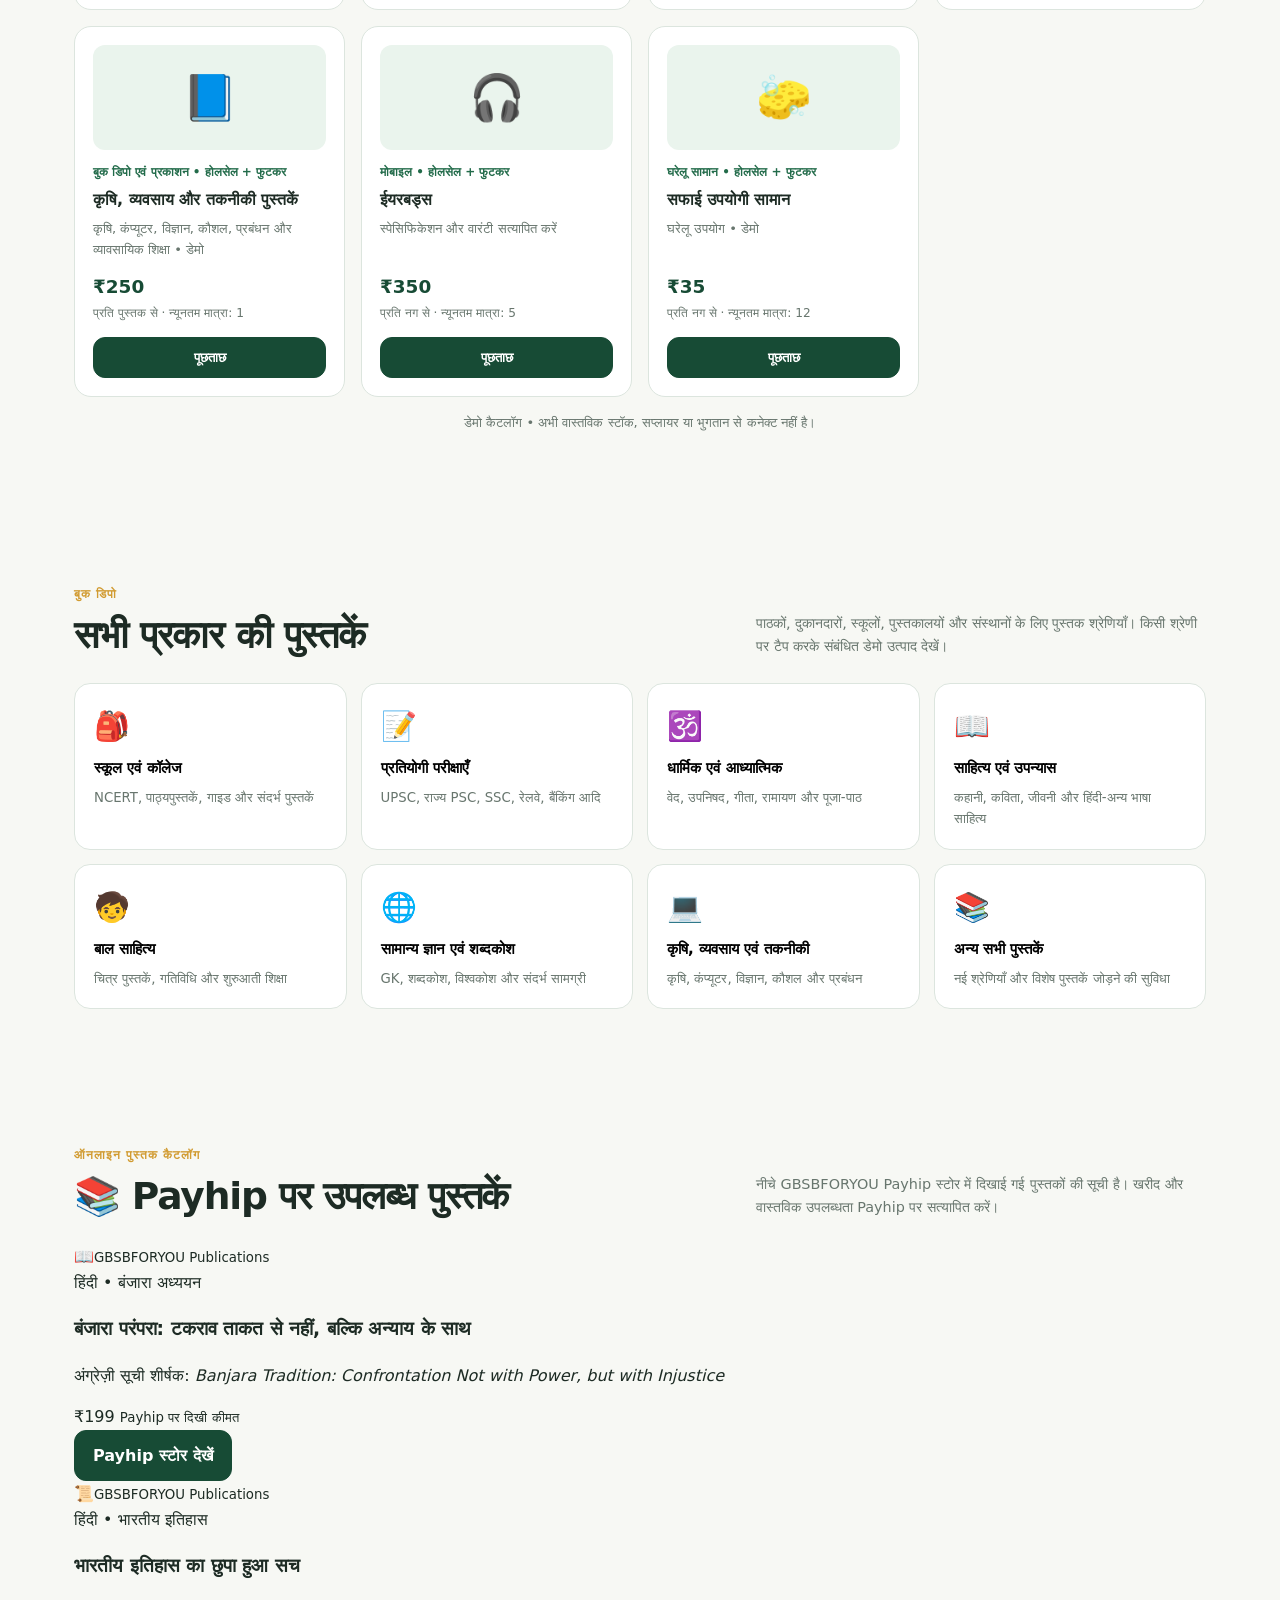
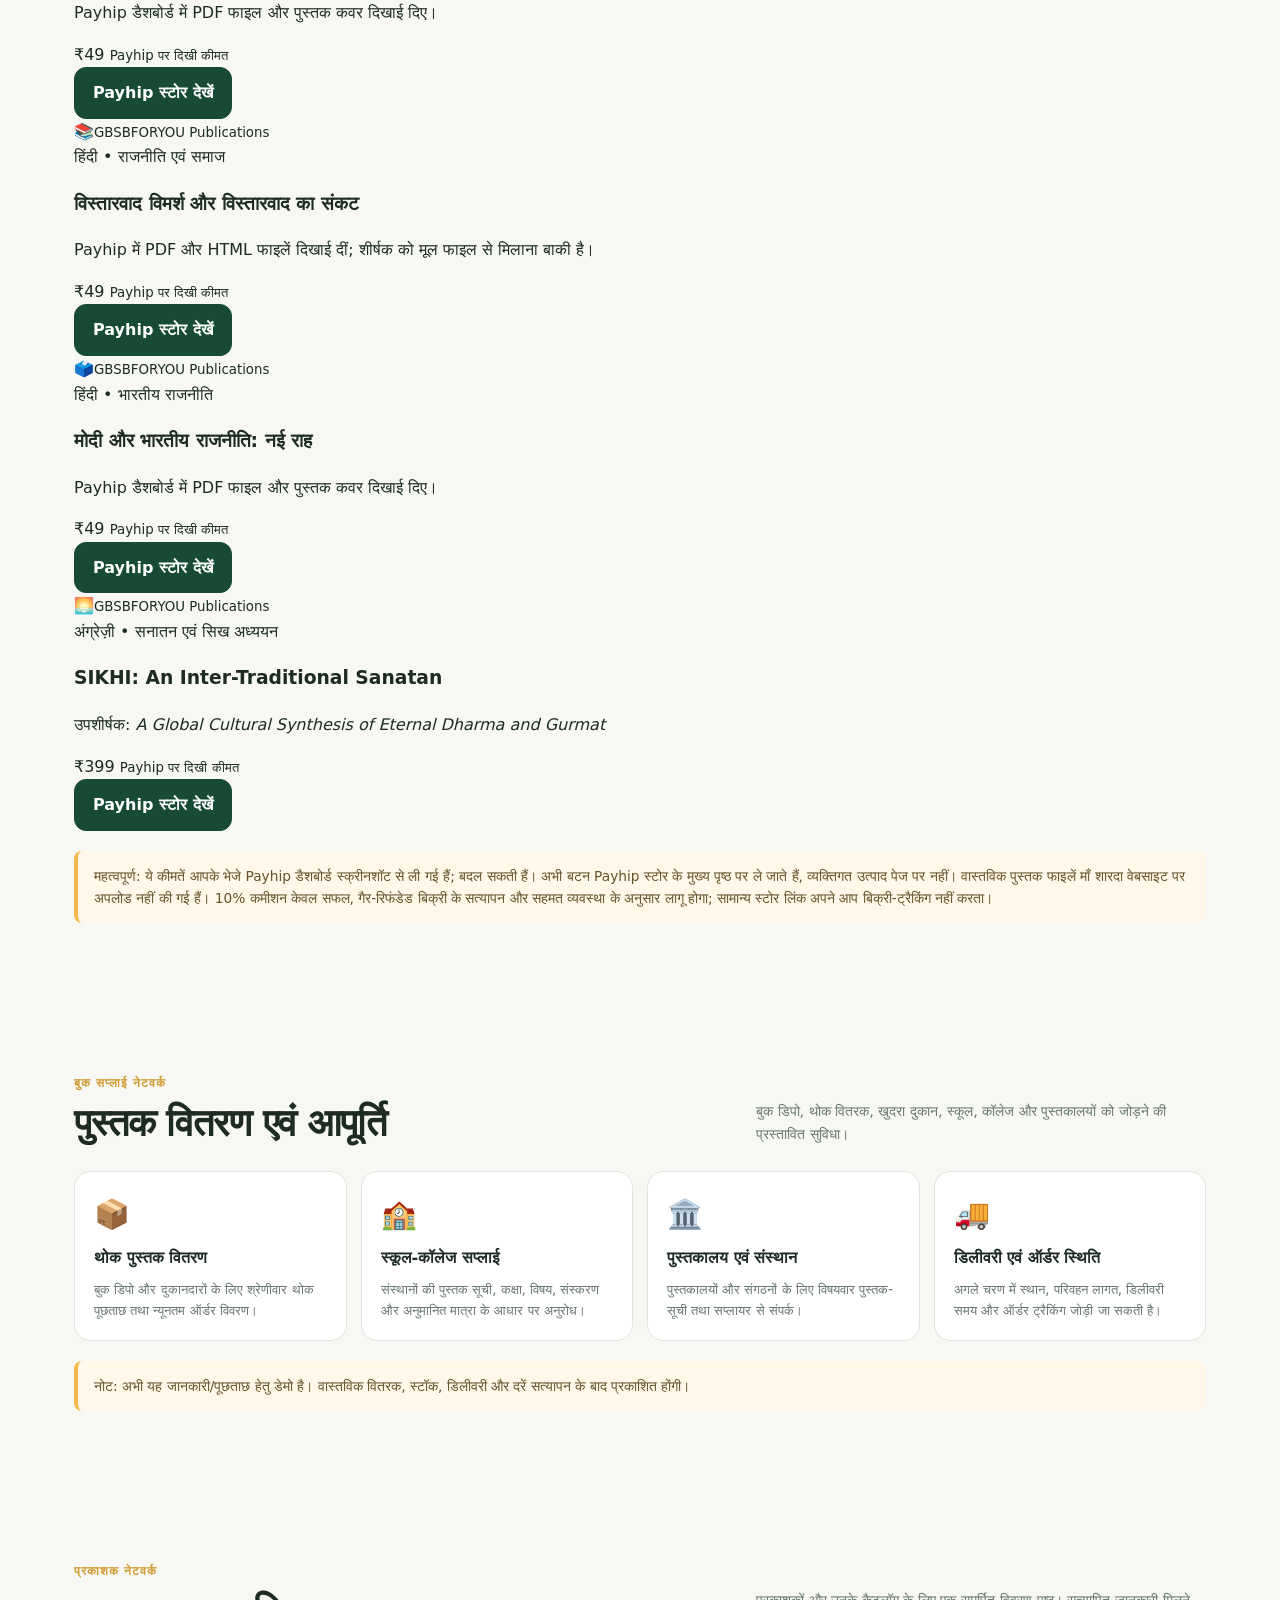
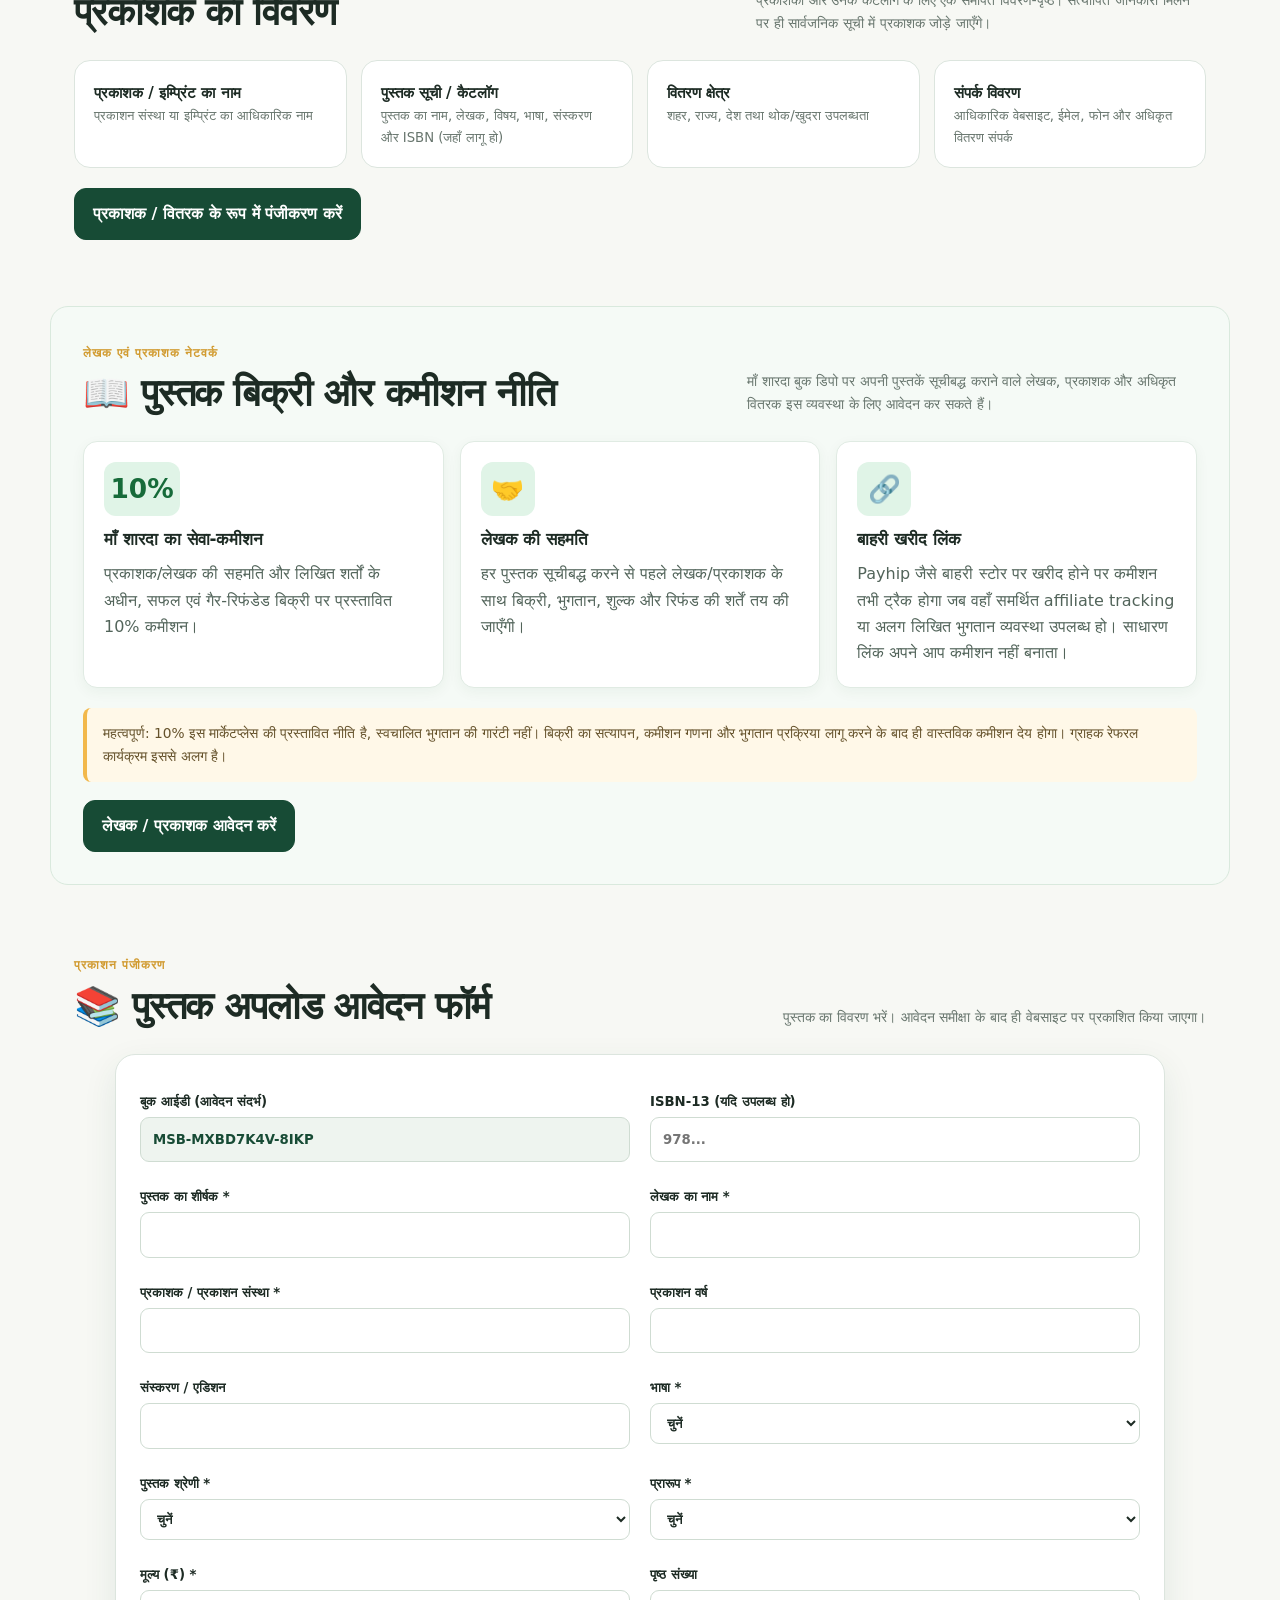
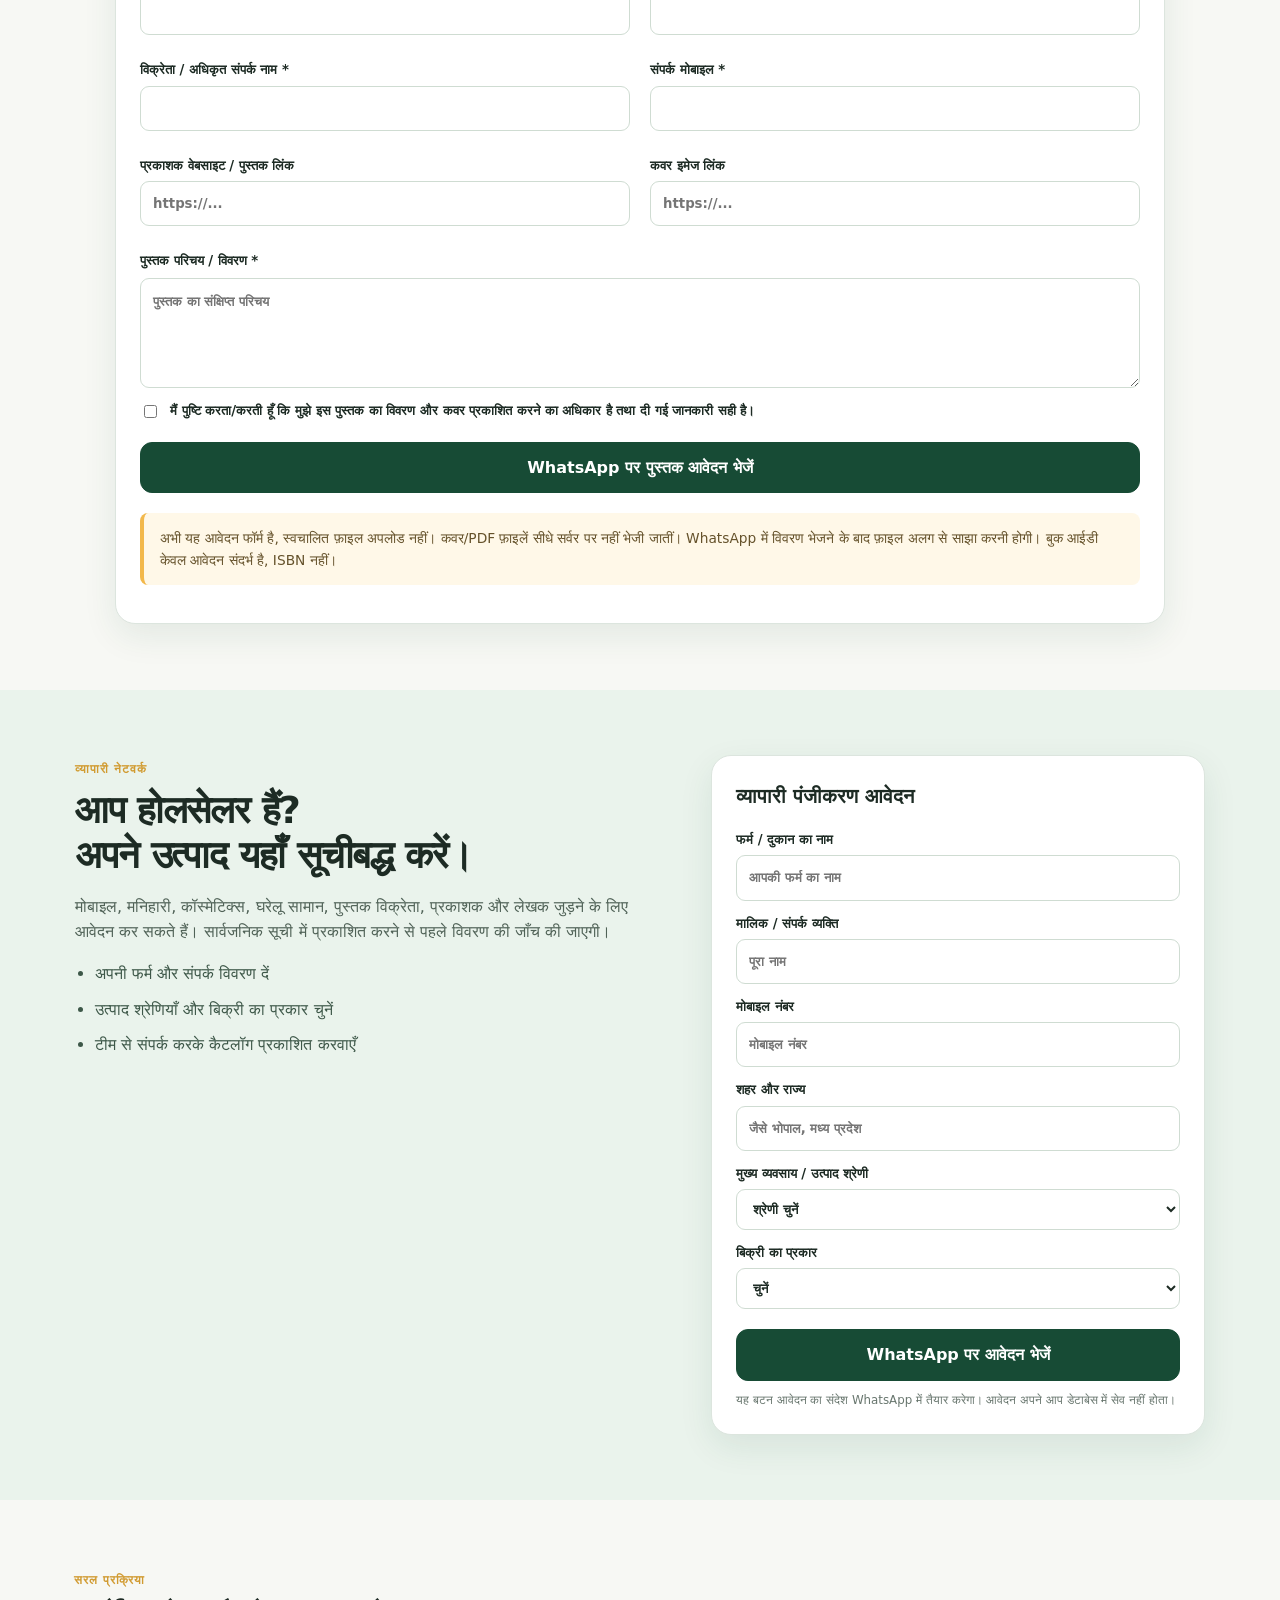
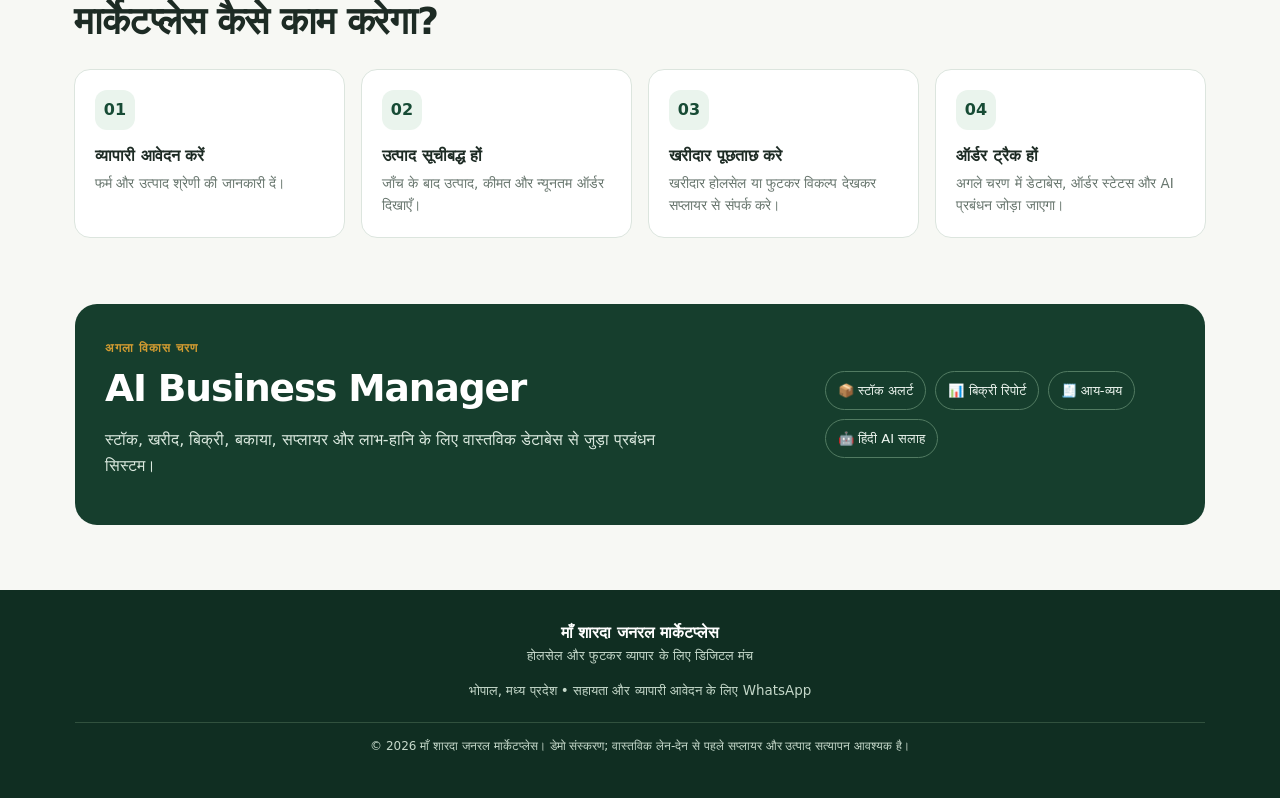
==== commit 73be9406: "Add Payhip book list to Book Depot navigation" ====
--- a/index.html
+++ b/index.html
@@ -28,6 +28,7 @@
         <button class="nav-dropdown-toggle" type="button" aria-expanded="false" aria-controls="bookMenu">📚 बुक डिपो <span aria-hidden="true">▾</span></button>
         <div class="nav-dropdown-menu" id="bookMenu">
           <a href="#book-categories">पुस्तक श्रेणियाँ</a>
+          <a href="#payhip-book-list">Payhip पुस्तक सूची</a>
           <a href="#book-distribution">पुस्तक वितरण</a>
           <a href="#publishers">प्रकाशक विवरण</a>
           <a href="#book-upload">पुस्तक अपलोड आवेदन</a>
